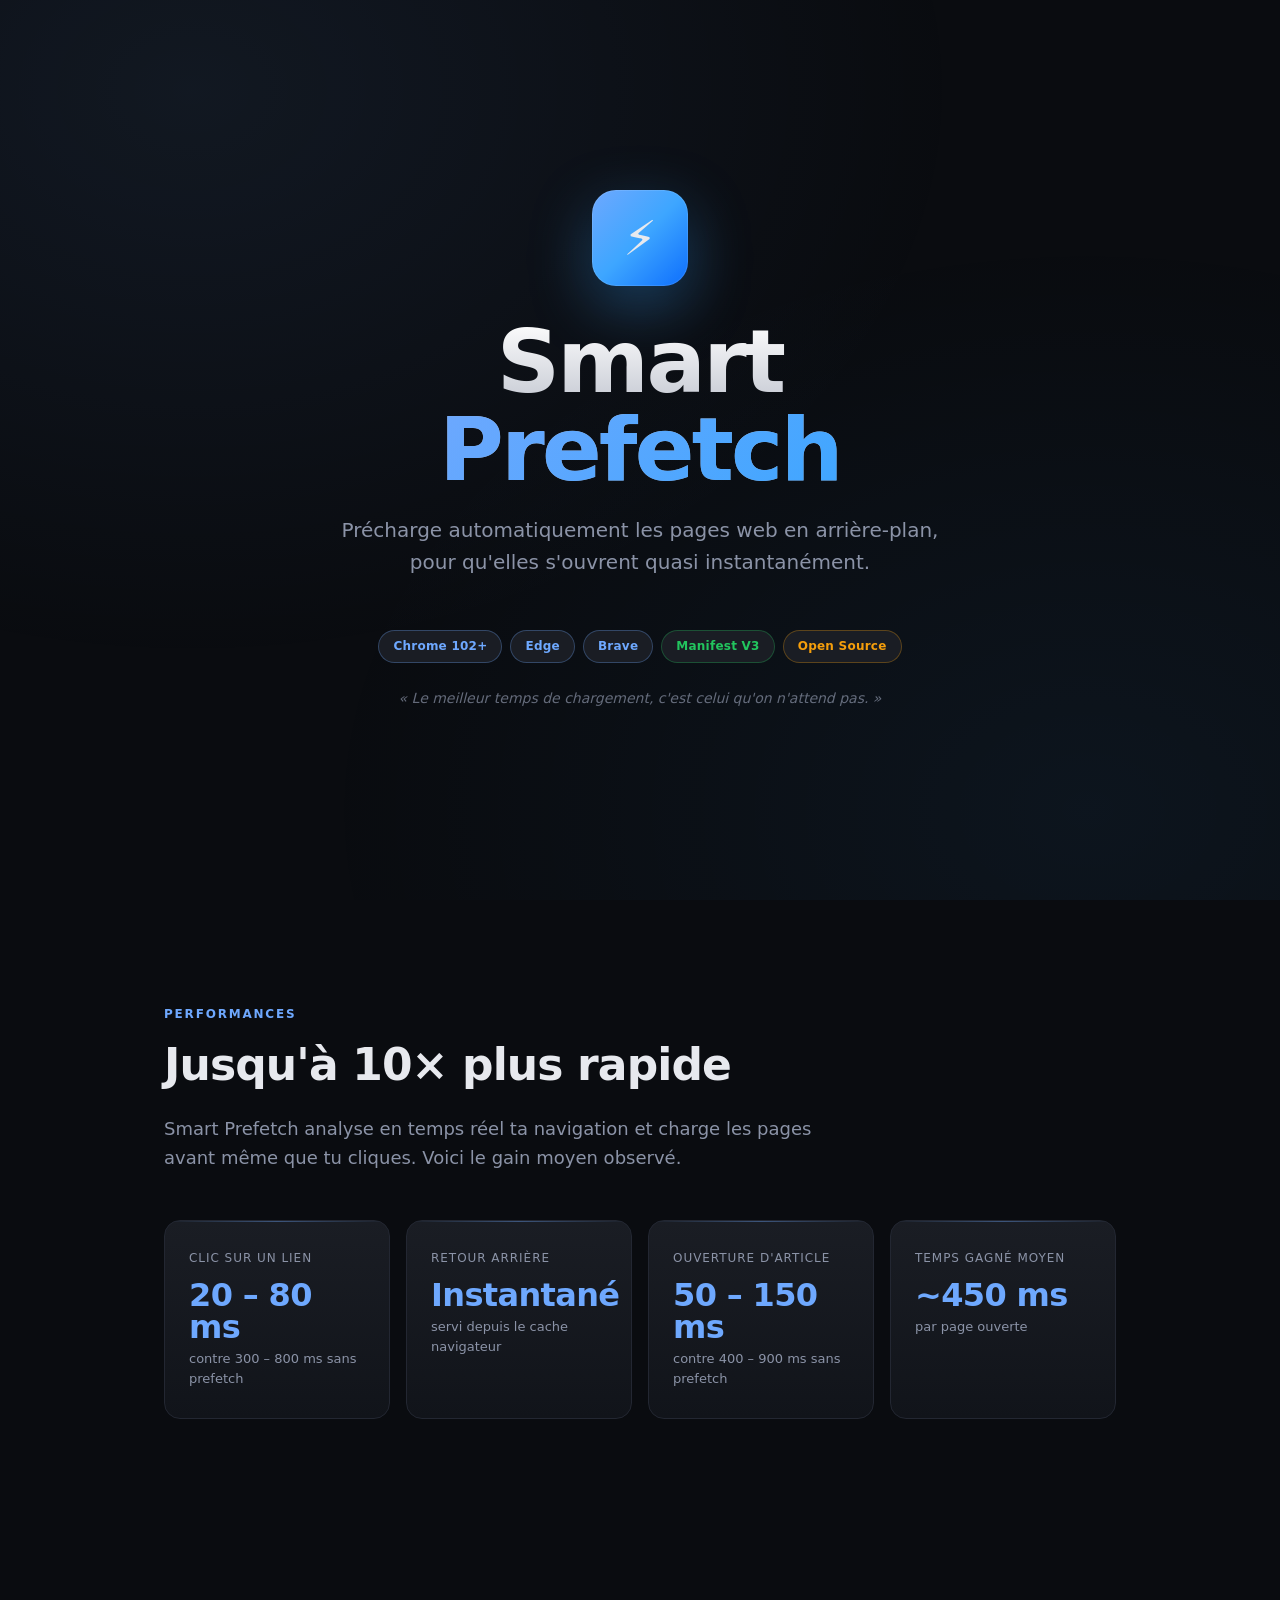
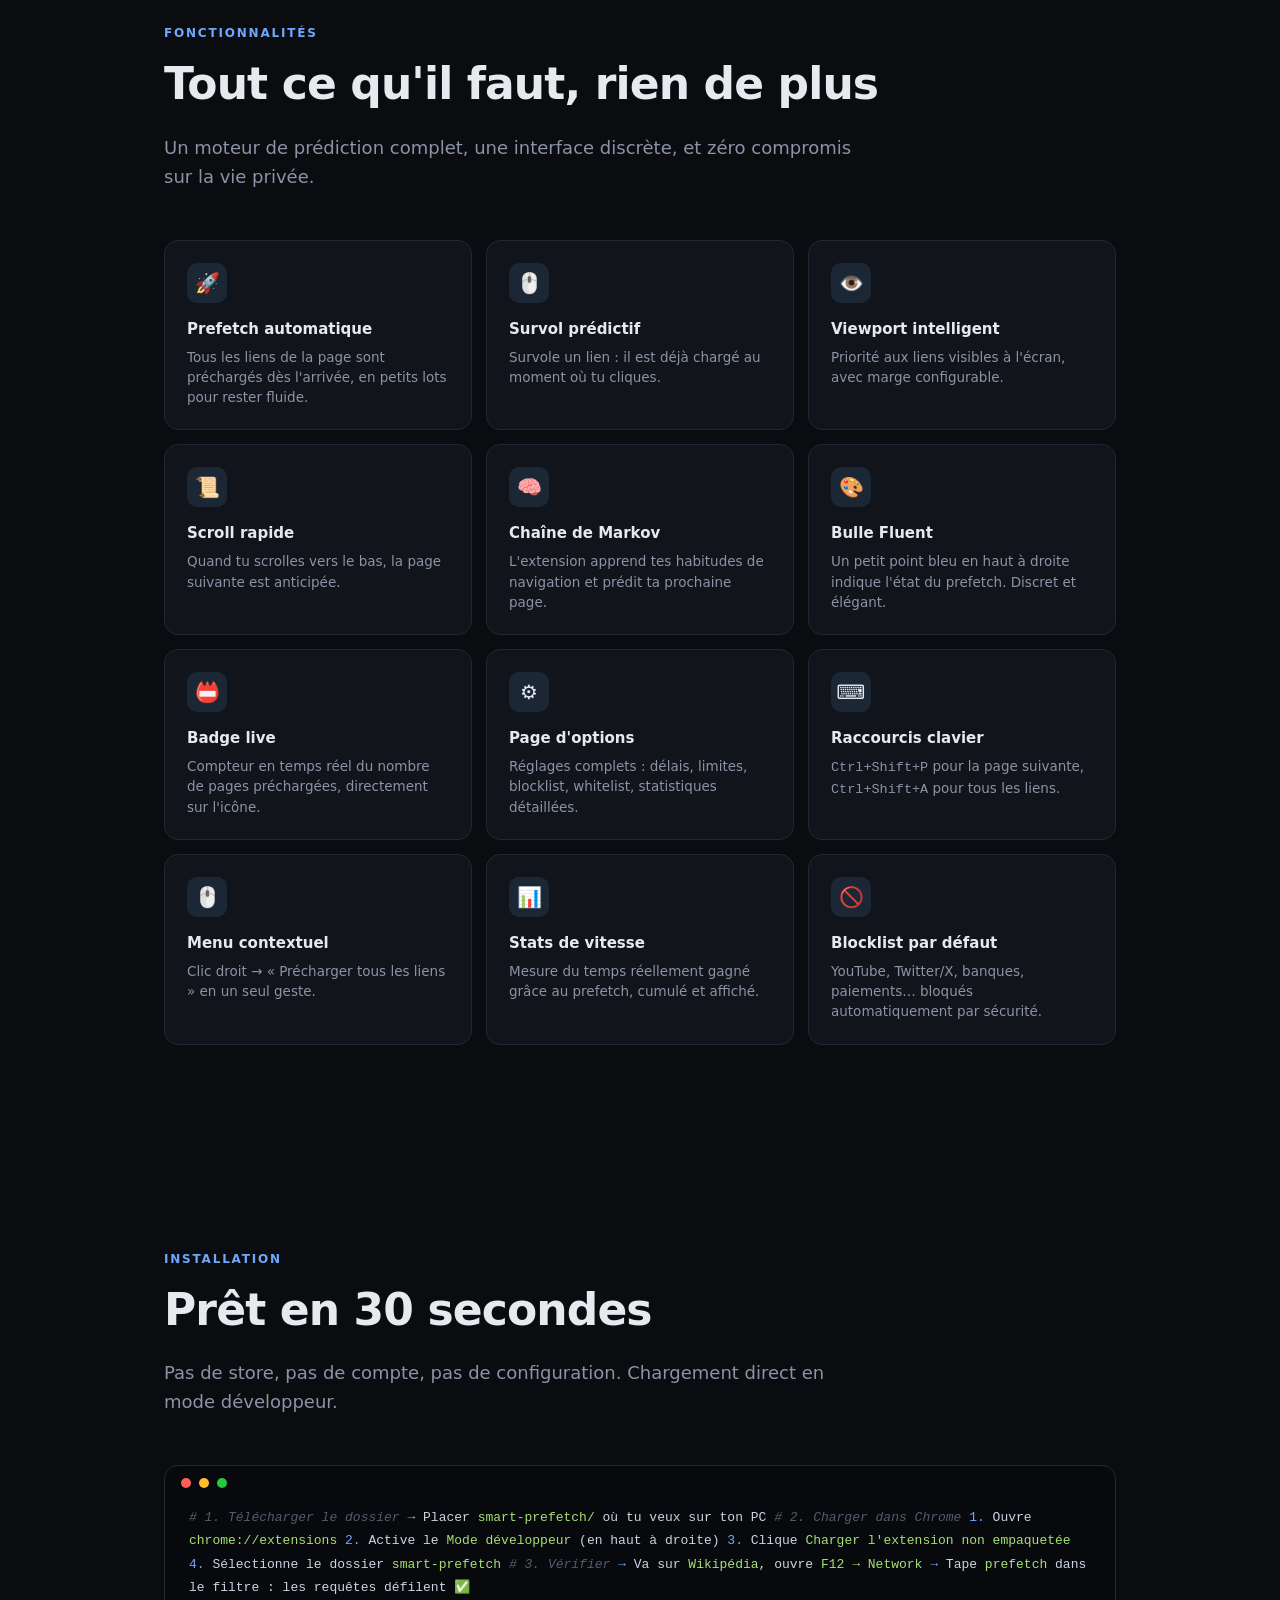
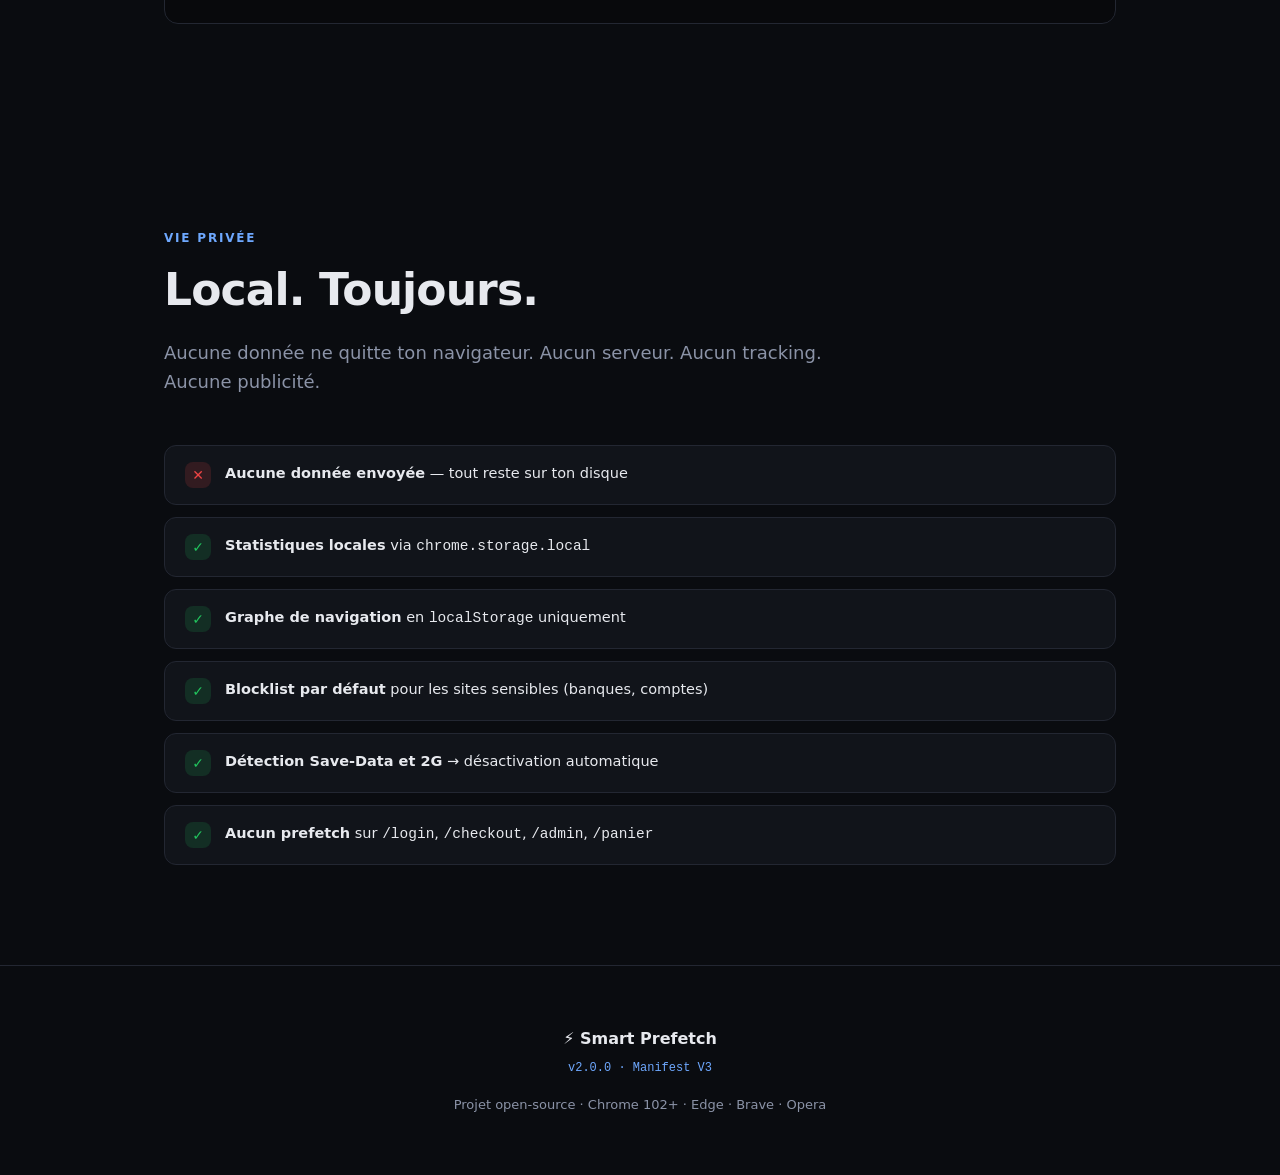
==== index.html @ e95531bb "Rename deepseek_html_20260925_66b29b.html to index.html" ====
<!DOCTYPE html>
<html lang="fr">
<head>
<meta charset="UTF-8">
<meta name="viewport" content="width=device-width, initial-scale=1.0">
<title>⚡ Smart Prefetch — Présentation</title>
<style>
  * {
    margin: 0;
    padding: 0;
    box-sizing: border-box;
  }

  :root {
    --bg: #0a0c10;
    --bg-2: #11141a;
    --bg-3: #1a1d24;
    --border: #232732;
    --text: #e7e9ee;
    --text-dim: #8b93a7;
    --accent: #6ea8fe;
    --accent-2: #3ea6ff;
    --green: #22c55e;
    --orange: #f59e0b;
    --red: #ef4444;
    --font: -apple-system, BlinkMacSystemFont, "Segoe UI Variable", "Segoe UI", system-ui, sans-serif;
    --mono: "Cascadia Code", "JetBrains Mono", ui-monospace, monospace;
  }

  html { scroll-behavior: smooth; }

  body {
    font-family: var(--font);
    background: var(--bg);
    color: var(--text);
    line-height: 1.6;
    overflow-x: hidden;
    -webkit-font-smoothing: antialiased;
  }

  /* Fond animé subtil */
  body::before {
    content: "";
    position: fixed;
    inset: 0;
    background:
      radial-gradient(ellipse at 15% 10%, rgba(110,168,254,.08) 0%, transparent 50%),
      radial-gradient(ellipse at 85% 90%, rgba(62,166,255,.06) 0%, transparent 50%);
    pointer-events: none;
    z-index: 0;
  }

  main { position: relative; z-index: 1; }

  /* ---------- HERO ---------- */
  .hero {
    min-height: 100vh;
    display: flex;
    flex-direction: column;
    align-items: center;
    justify-content: center;
    text-align: center;
    padding: 60px 24px;
    position: relative;
  }

  .logo {
    width: 96px;
    height: 96px;
    border-radius: 24px;
    background: linear-gradient(135deg, #6ea8fe 0%, #3ea6ff 50%, #0d6efd 100%);
    display: flex;
    align-items: center;
    justify-content: center;
    font-size: 48px;
    margin-bottom: 32px;
    box-shadow:
      0 0 0 1px rgba(255,255,255,.1) inset,
      0 20px 60px rgba(62,166,255,.35),
      0 8px 24px rgba(0,0,0,.4);
    animation: float 4s ease-in-out infinite;
  }

  @keyframes float {
    0%, 100% { transform: translateY(0); }
    50%      { transform: translateY(-8px); }
  }

  .hero h1 {
    font-size: clamp(42px, 8vw, 88px);
    font-weight: 800;
    letter-spacing: -0.03em;
    line-height: 1;
    margin-bottom: 20px;
    background: linear-gradient(180deg, #ffffff 0%, #8b93a7 100%);
    -webkit-background-clip: text;
    background-clip: text;
    -webkit-text-fill-color: transparent;
  }

  .hero h1 .accent {
    background: linear-gradient(135deg, #6ea8fe 0%, #3ea6ff 100%);
    -webkit-background-clip: text;
    background-clip: text;
    -webkit-text-fill-color: transparent;
  }

  .hero .tagline {
    font-size: clamp(16px, 2vw, 20px);
    color: var(--text-dim);
    max-width: 640px;
    margin-bottom: 12px;
    font-weight: 400;
  }

  .hero .quote {
    font-size: 14px;
    color: var(--text-dim);
    font-style: italic;
    opacity: .7;
    margin-top: 24px;
  }

  .badges {
    display: flex;
    gap: 8px;
    flex-wrap: wrap;
    justify-content: center;
    margin-top: 40px;
  }

  .badge {
    padding: 6px 14px;
    border-radius: 100px;
    background: var(--bg-3);
    border: 1px solid var(--border);
    font-size: 12px;
    font-weight: 600;
    color: var(--text-dim);
    letter-spacing: .02em;
  }

  .badge.blue   { color: var(--accent);  border-color: rgba(110,168,254,.3); }
  .badge.green  { color: var(--green);   border-color: rgba(34,197,94,.3); }
  .badge.orange { color: var(--orange);  border-color: rgba(245,158,11,.3); }

  /* ---------- SECTIONS ---------- */
  section {
    max-width: 1000px;
    margin: 0 auto;
    padding: 100px 24px;
  }

  .section-label {
    display: inline-block;
    font-size: 12px;
    font-weight: 700;
    color: var(--accent);
    text-transform: uppercase;
    letter-spacing: .15em;
    margin-bottom: 16px;
  }

  h2 {
    font-size: clamp(28px, 4vw, 44px);
    font-weight: 800;
    letter-spacing: -0.02em;
    line-height: 1.15;
    margin-bottom: 24px;
    color: var(--text);
  }

  .lead {
    font-size: 18px;
    color: var(--text-dim);
    max-width: 700px;
    margin-bottom: 48px;
  }

  /* ---------- STATS ---------- */
  .stats-grid {
    display: grid;
    grid-template-columns: repeat(auto-fit, minmax(220px, 1fr));
    gap: 16px;
  }

  .stat-card {
    background: linear-gradient(180deg, var(--bg-3) 0%, var(--bg-2) 100%);
    border: 1px solid var(--border);
    border-radius: 16px;
    padding: 28px 24px;
    position: relative;
    overflow: hidden;
    transition: transform .2s, border-color .2s;
  }

  .stat-card:hover {
    transform: translateY(-2px);
    border-color: rgba(110,168,254,.3);
  }

  .stat-card::before {
    content: "";
    position: absolute;
    top: 0; left: 0; right: 0;
    height: 1px;
    background: linear-gradient(90deg, transparent, rgba(110,168,254,.4), transparent);
  }

  .stat-label {
    font-size: 12px;
    color: var(--text-dim);
    text-transform: uppercase;
    letter-spacing: .08em;
    margin-bottom: 10px;
  }

  .stat-value {
    font-size: 32px;
    font-weight: 800;
    color: var(--accent);
    letter-spacing: -0.02em;
    line-height: 1;
    margin-bottom: 6px;
  }

  .stat-sub {
    font-size: 13px;
    color: var(--text-dim);
  }

  /* ---------- FEATURES ---------- */
  .features-grid {
    display: grid;
    grid-template-columns: repeat(auto-fit, minmax(280px, 1fr));
    gap: 14px;
  }

  .feature {
    background: var(--bg-2);
    border: 1px solid var(--border);
    border-radius: 14px;
    padding: 22px;
    transition: border-color .2s, background .2s;
  }

  .feature:hover {
    border-color: rgba(110,168,254,.35);
    background: var(--bg-3);
  }

  .feature-icon {
    width: 40px;
    height: 40px;
    border-radius: 10px;
    background: rgba(110,168,254,.12);
    display: flex;
    align-items: center;
    justify-content: center;
    font-size: 20px;
    margin-bottom: 14px;
  }

  .feature h3 {
    font-size: 15px;
    font-weight: 700;
    margin-bottom: 6px;
    color: var(--text);
  }

  .feature p {
    font-size: 13.5px;
    color: var(--text-dim);
    line-height: 1.5;
  }

  /* ---------- CODE ---------- */
  .code-block {
    background: #08090c;
    border: 1px solid var(--border);
    border-radius: 14px;
    padding: 24px;
    font-family: var(--mono);
    font-size: 13px;
    line-height: 1.8;
    color: #cbd5e1;
    overflow-x: auto;
    position: relative;
  }

  .code-block::before {
    content: "";
    position: absolute;
    top: 12px; left: 16px;
    width: 10px; height: 10px;
    border-radius: 50%;
    background: #ff5f57;
    box-shadow: 18px 0 0 #febc2e, 36px 0 0 #28c840;
  }

  .code-block .content {
    padding-top: 16px;
  }

  .code-block .cmd { color: var(--accent); }
  .code-block .str { color: #a5e075; }
  .code-block .cmt { color: #555c6e; font-style: italic; }

  /* ---------- PRIVACY ---------- */
  .privacy-list {
    display: grid;
    gap: 12px;
  }

  .privacy-item {
    display: flex;
    align-items: flex-start;
    gap: 14px;
    padding: 16px 20px;
    background: var(--bg-2);
    border: 1px solid var(--border);
    border-radius: 12px;
    font-size: 14.5px;
  }

  .privacy-item .icon {
    flex-shrink: 0;
    width: 26px;
    height: 26px;
    border-radius: 8px;
    display: flex;
    align-items: center;
    justify-content: center;
    font-size: 14px;
  }

  .privacy-item.ok .icon {
    background: rgba(34,197,94,.15);
    color: var(--green);
  }

  .privacy-item.no .icon {
    background: rgba(239,68,68,.15);
    color: var(--red);
  }

  /* ---------- FOOTER ---------- */
  footer {
    text-align: center;
    padding: 60px 24px;
    border-top: 1px solid var(--border);
    color: var(--text-dim);
    font-size: 13px;
    position: relative;
    z-index: 1;
  }

  footer .brand {
    font-size: 16px;
    font-weight: 700;
    color: var(--text);
    margin-bottom: 8px;
  }

  footer .ver {
    font-family: var(--mono);
    font-size: 12px;
    color: var(--accent);
    margin-bottom: 16px;
  }

  /* ---------- SCROLLBAR ---------- */
  ::-webkit-scrollbar { width: 10px; }
  ::-webkit-scrollbar-track { background: var(--bg); }
  ::-webkit-scrollbar-thumb {
    background: var(--bg-3);
    border-radius: 5px;
    border: 2px solid var(--bg);
  }
  ::-webkit-scrollbar-thumb:hover { background: #2f3441; }

  /* ---------- RESPONSIVE ---------- */
  @media (max-width: 640px) {
    section { padding: 60px 20px; }
    .stat-value { font-size: 26px; }
    .logo { width: 72px; height: 72px; font-size: 36px; }
  }
</style>
</head>
<body>

<main>

  <!-- ═══════════ HERO ═══════════ -->
  <header class="hero">
    <div class="logo">⚡</div>
    <h1>Smart<br><span class="accent">Prefetch</span></h1>
    <p class="tagline">
      Précharge automatiquement les pages web en arrière-plan,
      pour qu'elles s'ouvrent quasi instantanément.
    </p>
    <div class="badges">
      <span class="badge blue">Chrome 102+</span>
      <span class="badge blue">Edge</span>
      <span class="badge blue">Brave</span>
      <span class="badge green">Manifest V3</span>
      <span class="badge orange">Open Source</span>
    </div>
    <p class="quote">« Le meilleur temps de chargement, c'est celui qu'on n'attend pas. »</p>
  </header>

  <!-- ═══════════ STATS ═══════════ -->
  <section>
    <span class="section-label">Performances</span>
    <h2>Jusqu'à 10× plus rapide</h2>
    <p class="lead">
      Smart Prefetch analyse en temps réel ta navigation et charge les pages
      avant même que tu cliques. Voici le gain moyen observé.
    </p>

    <div class="stats-grid">
      <div class="stat-card">
        <div class="stat-label">Clic sur un lien</div>
        <div class="stat-value">20 – 80 ms</div>
        <div class="stat-sub">contre 300 – 800 ms sans prefetch</div>
      </div>
      <div class="stat-card">
        <div class="stat-label">Retour arrière</div>
        <div class="stat-value">Instantané</div>
        <div class="stat-sub">servi depuis le cache navigateur</div>
      </div>
      <div class="stat-card">
        <div class="stat-label">Ouverture d'article</div>
        <div class="stat-value">50 – 150 ms</div>
        <div class="stat-sub">contre 400 – 900 ms sans prefetch</div>
      </div>
      <div class="stat-card">
        <div class="stat-label">Temps gagné moyen</div>
        <div class="stat-value">~450 ms</div>
        <div class="stat-sub">par page ouverte</div>
      </div>
    </div>
  </section>

  <!-- ═══════════ FEATURES ═══════════ -->
  <section>
    <span class="section-label">Fonctionnalités</span>
    <h2>Tout ce qu'il faut, rien de plus</h2>
    <p class="lead">
      Un moteur de prédiction complet, une interface discrète,
      et zéro compromis sur la vie privée.
    </p>

    <div class="features-grid">
      <div class="feature">
        <div class="feature-icon">🚀</div>
        <h3>Prefetch automatique</h3>
        <p>Tous les liens de la page sont préchargés dès l'arrivée, en petits lots pour rester fluide.</p>
      </div>
      <div class="feature">
        <div class="feature-icon">🖱️</div>
        <h3>Survol prédictif</h3>
        <p>Survole un lien : il est déjà chargé au moment où tu cliques.</p>
      </div>
      <div class="feature">
        <div class="feature-icon">👁️</div>
        <h3>Viewport intelligent</h3>
        <p>Priorité aux liens visibles à l'écran, avec marge configurable.</p>
      </div>
      <div class="feature">
        <div class="feature-icon">📜</div>
        <h3>Scroll rapide</h3>
        <p>Quand tu scrolles vers le bas, la page suivante est anticipée.</p>
      </div>
      <div class="feature">
        <div class="feature-icon">🧠</div>
        <h3>Chaîne de Markov</h3>
        <p>L'extension apprend tes habitudes de navigation et prédit ta prochaine page.</p>
      </div>
      <div class="feature">
        <div class="feature-icon">🎨</div>
        <h3>Bulle Fluent</h3>
        <p>Un petit point bleu en haut à droite indique l'état du prefetch. Discret et élégant.</p>
      </div>
      <div class="feature">
        <div class="feature-icon">📛</div>
        <h3>Badge live</h3>
        <p>Compteur en temps réel du nombre de pages préchargées, directement sur l'icône.</p>
      </div>
      <div class="feature">
        <div class="feature-icon">⚙️</div>
        <h3>Page d'options</h3>
        <p>Réglages complets : délais, limites, blocklist, whitelist, statistiques détaillées.</p>
      </div>
      <div class="feature">
        <div class="feature-icon">⌨️</div>
        <h3>Raccourcis clavier</h3>
        <p><code>Ctrl+Shift+P</code> pour la page suivante, <code>Ctrl+Shift+A</code> pour tous les liens.</p>
      </div>
      <div class="feature">
        <div class="feature-icon">🖱️</div>
        <h3>Menu contextuel</h3>
        <p>Clic droit → « Précharger tous les liens » en un seul geste.</p>
      </div>
      <div class="feature">
        <div class="feature-icon">📊</div>
        <h3>Stats de vitesse</h3>
        <p>Mesure du temps réellement gagné grâce au prefetch, cumulé et affiché.</p>
      </div>
      <div class="feature">
        <div class="feature-icon">🚫</div>
        <h3>Blocklist par défaut</h3>
        <p>YouTube, Twitter/X, banques, paiements… bloqués automatiquement par sécurité.</p>
      </div>
    </div>
  </section>

  <!-- ═══════════ INSTALLATION ═══════════ -->
  <section>
    <span class="section-label">Installation</span>
    <h2>Prêt en 30 secondes</h2>
    <p class="lead">
      Pas de store, pas de compte, pas de configuration.
      Chargement direct en mode développeur.
    </p>

    <div class="code-block">
      <div class="content">
<span class="cmt"># 1. Télécharger le dossier</span>
<span class="cmd">→</span> Placer <span class="str">smart-prefetch/</span> où tu veux sur ton PC

<span class="cmt"># 2. Charger dans Chrome</span>
<span class="cmd">1.</span> Ouvre <span class="str">chrome://extensions</span>
<span class="cmd">2.</span> Active le <span class="str">Mode développeur</span> (en haut à droite)
<span class="cmd">3.</span> Clique <span class="str">Charger l'extension non empaquetée</span>
<span class="cmd">4.</span> Sélectionne le dossier <span class="str">smart-prefetch</span>

<span class="cmt"># 3. Vérifier</span>
<span class="cmd">→</span> Va sur <span class="str">Wikipédia</span>, ouvre <span class="str">F12 → Network</span>
<span class="cmd">→</span> Tape <span class="str">prefetch</span> dans le filtre : les requêtes défilent ✅
      </div>
    </div>
  </section>

  <!-- ═══════════ VIE PRIVÉE ═══════════ -->
  <section>
    <span class="section-label">Vie privée</span>
    <h2>Local. Toujours.</h2>
    <p class="lead">
      Aucune donnée ne quitte ton navigateur. Aucun serveur.
      Aucun tracking. Aucune publicité.
    </p>

    <div class="privacy-list">
      <div class="privacy-item no">
        <div class="icon">✕</div>
        <div><strong>Aucune donnée envoyée</strong> — tout reste sur ton disque</div>
      </div>
      <div class="privacy-item ok">
        <div class="icon">✓</div>
        <div><strong>Statistiques locales</strong> via <code>chrome.storage.local</code></div>
      </div>
      <div class="privacy-item ok">
        <div class="icon">✓</div>
        <div><strong>Graphe de navigation</strong> en <code>localStorage</code> uniquement</div>
      </div>
      <div class="privacy-item ok">
        <div class="icon">✓</div>
        <div><strong>Blocklist par défaut</strong> pour les sites sensibles (banques, comptes)</div>
      </div>
      <div class="privacy-item ok">
        <div class="icon">✓</div>
        <div><strong>Détection Save-Data et 2G</strong> → désactivation automatique</div>
      </div>
      <div class="privacy-item ok">
        <div class="icon">✓</div>
        <div><strong>Aucun prefetch</strong> sur <code>/login</code>, <code>/checkout</code>, <code>/admin</code>, <code>/panier</code></div>
      </div>
    </div>
  </section>

</main>

<!-- ═══════════ FOOTER ═══════════ -->
<footer>
  <div class="brand">⚡ Smart Prefetch</div>
  <div class="ver">v2.0.0 · Manifest V3</div>
  <div>Projet open-source · Chrome 102+ · Edge · Brave · Opera</div>
</footer>

</body>
</html>
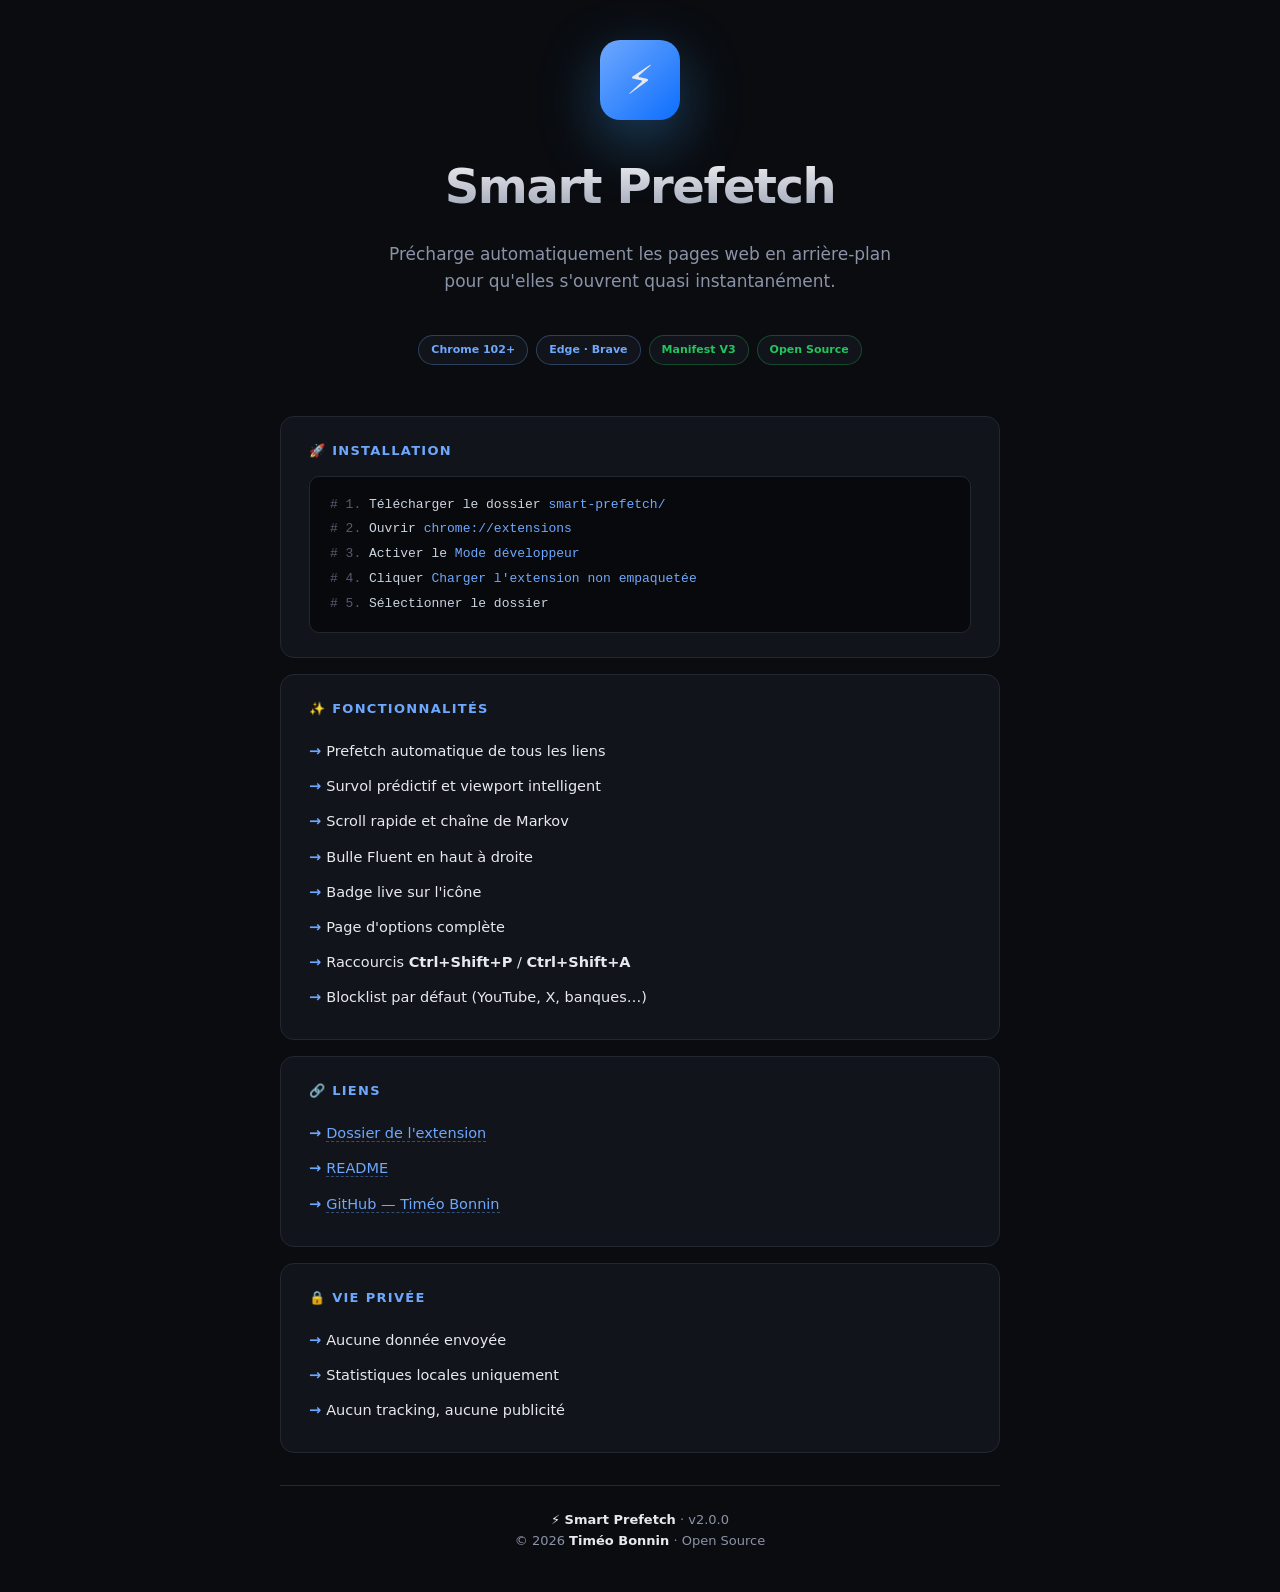
==== commit 6a6bab78: "Update index.html" ====
--- a/index.html
+++ b/index.html
@@ -3,590 +3,204 @@
 <head>
 <meta charset="UTF-8">
 <meta name="viewport" content="width=device-width, initial-scale=1.0">
-<title>⚡ Smart Prefetch — Présentation</title>
+<title>⚡ Smart Prefetch — Timéo Bonnin</title>
 <style>
-  * {
-    margin: 0;
-    padding: 0;
-    box-sizing: border-box;
-  }
-
+  * { margin: 0; padding: 0; box-sizing: border-box; }
   :root {
     --bg: #0a0c10;
-    --bg-2: #11141a;
-    --bg-3: #1a1d24;
+    --card: #11141a;
     --border: #232732;
     --text: #e7e9ee;
-    --text-dim: #8b93a7;
+    --dim: #8b93a7;
     --accent: #6ea8fe;
-    --accent-2: #3ea6ff;
     --green: #22c55e;
-    --orange: #f59e0b;
-    --red: #ef4444;
-    --font: -apple-system, BlinkMacSystemFont, "Segoe UI Variable", "Segoe UI", system-ui, sans-serif;
-    --mono: "Cascadia Code", "JetBrains Mono", ui-monospace, monospace;
-  }
-
-  html { scroll-behavior: smooth; }
-
+  }
   body {
-    font-family: var(--font);
+    font-family: -apple-system, "Segoe UI", system-ui, sans-serif;
     background: var(--bg);
     color: var(--text);
     line-height: 1.6;
-    overflow-x: hidden;
-    -webkit-font-smoothing: antialiased;
-  }
-
-  /* Fond animé subtil */
-  body::before {
-    content: "";
-    position: fixed;
-    inset: 0;
-    background:
-      radial-gradient(ellipse at 15% 10%, rgba(110,168,254,.08) 0%, transparent 50%),
-      radial-gradient(ellipse at 85% 90%, rgba(62,166,255,.06) 0%, transparent 50%);
-    pointer-events: none;
-    z-index: 0;
-  }
-
-  main { position: relative; z-index: 1; }
-
-  /* ---------- HERO ---------- */
-  .hero {
     min-height: 100vh;
-    display: flex;
-    flex-direction: column;
-    align-items: center;
-    justify-content: center;
-    text-align: center;
-    padding: 60px 24px;
-    position: relative;
-  }
-
-  .logo {
-    width: 96px;
-    height: 96px;
-    border-radius: 24px;
-    background: linear-gradient(135deg, #6ea8fe 0%, #3ea6ff 50%, #0d6efd 100%);
     display: flex;
     align-items: center;
     justify-content: center;
+    padding: 40px 20px;
+  }
+  .wrap {
+    max-width: 720px;
+    width: 100%;
+  }
+  .logo {
+    width: 80px;
+    height: 80px;
+    border-radius: 20px;
+    background: linear-gradient(135deg, #6ea8fe, #0d6efd);
+    display: flex;
+    align-items: center;
+    justify-content: center;
+    font-size: 40px;
+    margin: 0 auto 28px;
+    box-shadow: 0 20px 60px rgba(62,166,255,.35);
+  }
+  h1 {
     font-size: 48px;
-    margin-bottom: 32px;
-    box-shadow:
-      0 0 0 1px rgba(255,255,255,.1) inset,
-      0 20px 60px rgba(62,166,255,.35),
-      0 8px 24px rgba(0,0,0,.4);
-    animation: float 4s ease-in-out infinite;
-  }
-
-  @keyframes float {
-    0%, 100% { transform: translateY(0); }
-    50%      { transform: translateY(-8px); }
-  }
-
-  .hero h1 {
-    font-size: clamp(42px, 8vw, 88px);
     font-weight: 800;
+    text-align: center;
     letter-spacing: -0.03em;
-    line-height: 1;
-    margin-bottom: 20px;
-    background: linear-gradient(180deg, #ffffff 0%, #8b93a7 100%);
+    margin-bottom: 16px;
+    background: linear-gradient(180deg, #fff, #8b93a7);
     -webkit-background-clip: text;
     background-clip: text;
     -webkit-text-fill-color: transparent;
   }
-
-  .hero h1 .accent {
-    background: linear-gradient(135deg, #6ea8fe 0%, #3ea6ff 100%);
-    -webkit-background-clip: text;
-    background-clip: text;
-    -webkit-text-fill-color: transparent;
-  }
-
-  .hero .tagline {
-    font-size: clamp(16px, 2vw, 20px);
-    color: var(--text-dim);
-    max-width: 640px;
-    margin-bottom: 12px;
-    font-weight: 400;
-  }
-
-  .hero .quote {
-    font-size: 14px;
-    color: var(--text-dim);
-    font-style: italic;
-    opacity: .7;
-    margin-top: 24px;
-  }
-
+  .tagline {
+    text-align: center;
+    color: var(--dim);
+    font-size: 17px;
+    margin-bottom: 40px;
+    max-width: 520px;
+    margin-left: auto;
+    margin-right: auto;
+  }
+  .card {
+    background: var(--card);
+    border: 1px solid var(--border);
+    border-radius: 14px;
+    padding: 24px 28px;
+    margin-bottom: 16px;
+  }
+  .card h2 {
+    font-size: 13px;
+    color: var(--accent);
+    text-transform: uppercase;
+    letter-spacing: .1em;
+    margin-bottom: 14px;
+  }
+  .card ul { list-style: none; }
+  .card li {
+    padding: 6px 0;
+    color: var(--text);
+    font-size: 14.5px;
+  }
+  .card li::before {
+    content: "→ ";
+    color: var(--accent);
+    font-weight: 700;
+  }
+  .card a {
+    color: var(--accent);
+    text-decoration: none;
+    border-bottom: 1px dashed rgba(110,168,254,.4);
+  }
+  .card a:hover { border-bottom-style: solid; }
+  .code {
+    background: #08090c;
+    border: 1px solid var(--border);
+    border-radius: 10px;
+    padding: 16px 20px;
+    font-family: "Cascadia Code", ui-monospace, monospace;
+    font-size: 13px;
+    color: #cbd5e1;
+    line-height: 1.9;
+    white-space: pre;
+    overflow-x: auto;
+  }
+  .code .k { color: var(--accent); }
+  .code .c { color: #555c6e; }
+  .author {
+    text-align: center;
+    margin-top: 32px;
+    padding-top: 24px;
+    border-top: 1px solid var(--border);
+    color: var(--dim);
+    font-size: 13px;
+  }
+  .author strong { color: var(--text); }
   .badges {
     display: flex;
+    justify-content: center;
     gap: 8px;
     flex-wrap: wrap;
-    justify-content: center;
-    margin-top: 40px;
-  }
-
+    margin-top: 16px;
+  }
   .badge {
-    padding: 6px 14px;
+    padding: 5px 12px;
     border-radius: 100px;
-    background: var(--bg-3);
+    background: var(--card);
     border: 1px solid var(--border);
-    font-size: 12px;
+    font-size: 11px;
     font-weight: 600;
-    color: var(--text-dim);
-    letter-spacing: .02em;
-  }
-
-  .badge.blue   { color: var(--accent);  border-color: rgba(110,168,254,.3); }
-  .badge.green  { color: var(--green);   border-color: rgba(34,197,94,.3); }
-  .badge.orange { color: var(--orange);  border-color: rgba(245,158,11,.3); }
-
-  /* ---------- SECTIONS ---------- */
-  section {
-    max-width: 1000px;
-    margin: 0 auto;
-    padding: 100px 24px;
-  }
-
-  .section-label {
-    display: inline-block;
-    font-size: 12px;
-    font-weight: 700;
-    color: var(--accent);
-    text-transform: uppercase;
-    letter-spacing: .15em;
-    margin-bottom: 16px;
-  }
-
-  h2 {
-    font-size: clamp(28px, 4vw, 44px);
-    font-weight: 800;
-    letter-spacing: -0.02em;
-    line-height: 1.15;
-    margin-bottom: 24px;
-    color: var(--text);
-  }
-
-  .lead {
-    font-size: 18px;
-    color: var(--text-dim);
-    max-width: 700px;
-    margin-bottom: 48px;
-  }
-
-  /* ---------- STATS ---------- */
-  .stats-grid {
-    display: grid;
-    grid-template-columns: repeat(auto-fit, minmax(220px, 1fr));
-    gap: 16px;
-  }
-
-  .stat-card {
-    background: linear-gradient(180deg, var(--bg-3) 0%, var(--bg-2) 100%);
-    border: 1px solid var(--border);
-    border-radius: 16px;
-    padding: 28px 24px;
-    position: relative;
-    overflow: hidden;
-    transition: transform .2s, border-color .2s;
-  }
-
-  .stat-card:hover {
-    transform: translateY(-2px);
-    border-color: rgba(110,168,254,.3);
-  }
-
-  .stat-card::before {
-    content: "";
-    position: absolute;
-    top: 0; left: 0; right: 0;
-    height: 1px;
-    background: linear-gradient(90deg, transparent, rgba(110,168,254,.4), transparent);
-  }
-
-  .stat-label {
-    font-size: 12px;
-    color: var(--text-dim);
-    text-transform: uppercase;
-    letter-spacing: .08em;
-    margin-bottom: 10px;
-  }
-
-  .stat-value {
-    font-size: 32px;
-    font-weight: 800;
-    color: var(--accent);
-    letter-spacing: -0.02em;
-    line-height: 1;
-    margin-bottom: 6px;
-  }
-
-  .stat-sub {
-    font-size: 13px;
-    color: var(--text-dim);
-  }
-
-  /* ---------- FEATURES ---------- */
-  .features-grid {
-    display: grid;
-    grid-template-columns: repeat(auto-fit, minmax(280px, 1fr));
-    gap: 14px;
-  }
-
-  .feature {
-    background: var(--bg-2);
-    border: 1px solid var(--border);
-    border-radius: 14px;
-    padding: 22px;
-    transition: border-color .2s, background .2s;
-  }
-
-  .feature:hover {
-    border-color: rgba(110,168,254,.35);
-    background: var(--bg-3);
-  }
-
-  .feature-icon {
-    width: 40px;
-    height: 40px;
-    border-radius: 10px;
-    background: rgba(110,168,254,.12);
-    display: flex;
-    align-items: center;
-    justify-content: center;
-    font-size: 20px;
-    margin-bottom: 14px;
-  }
-
-  .feature h3 {
-    font-size: 15px;
-    font-weight: 700;
-    margin-bottom: 6px;
-    color: var(--text);
-  }
-
-  .feature p {
-    font-size: 13.5px;
-    color: var(--text-dim);
-    line-height: 1.5;
-  }
-
-  /* ---------- CODE ---------- */
-  .code-block {
-    background: #08090c;
-    border: 1px solid var(--border);
-    border-radius: 14px;
-    padding: 24px;
-    font-family: var(--mono);
-    font-size: 13px;
-    line-height: 1.8;
-    color: #cbd5e1;
-    overflow-x: auto;
-    position: relative;
-  }
-
-  .code-block::before {
-    content: "";
-    position: absolute;
-    top: 12px; left: 16px;
-    width: 10px; height: 10px;
-    border-radius: 50%;
-    background: #ff5f57;
-    box-shadow: 18px 0 0 #febc2e, 36px 0 0 #28c840;
-  }
-
-  .code-block .content {
-    padding-top: 16px;
-  }
-
-  .code-block .cmd { color: var(--accent); }
-  .code-block .str { color: #a5e075; }
-  .code-block .cmt { color: #555c6e; font-style: italic; }
-
-  /* ---------- PRIVACY ---------- */
-  .privacy-list {
-    display: grid;
-    gap: 12px;
-  }
-
-  .privacy-item {
-    display: flex;
-    align-items: flex-start;
-    gap: 14px;
-    padding: 16px 20px;
-    background: var(--bg-2);
-    border: 1px solid var(--border);
-    border-radius: 12px;
-    font-size: 14.5px;
-  }
-
-  .privacy-item .icon {
-    flex-shrink: 0;
-    width: 26px;
-    height: 26px;
-    border-radius: 8px;
-    display: flex;
-    align-items: center;
-    justify-content: center;
-    font-size: 14px;
-  }
-
-  .privacy-item.ok .icon {
-    background: rgba(34,197,94,.15);
-    color: var(--green);
-  }
-
-  .privacy-item.no .icon {
-    background: rgba(239,68,68,.15);
-    color: var(--red);
-  }
-
-  /* ---------- FOOTER ---------- */
-  footer {
-    text-align: center;
-    padding: 60px 24px;
-    border-top: 1px solid var(--border);
-    color: var(--text-dim);
-    font-size: 13px;
-    position: relative;
-    z-index: 1;
-  }
-
-  footer .brand {
-    font-size: 16px;
-    font-weight: 700;
-    color: var(--text);
-    margin-bottom: 8px;
-  }
-
-  footer .ver {
-    font-family: var(--mono);
-    font-size: 12px;
-    color: var(--accent);
-    margin-bottom: 16px;
-  }
-
-  /* ---------- SCROLLBAR ---------- */
-  ::-webkit-scrollbar { width: 10px; }
-  ::-webkit-scrollbar-track { background: var(--bg); }
-  ::-webkit-scrollbar-thumb {
-    background: var(--bg-3);
-    border-radius: 5px;
-    border: 2px solid var(--bg);
-  }
-  ::-webkit-scrollbar-thumb:hover { background: #2f3441; }
-
-  /* ---------- RESPONSIVE ---------- */
-  @media (max-width: 640px) {
-    section { padding: 60px 20px; }
-    .stat-value { font-size: 26px; }
-    .logo { width: 72px; height: 72px; font-size: 36px; }
-  }
+    color: var(--dim);
+  }
+  .badge.g { color: var(--green); border-color: rgba(34,197,94,.3); }
+  .badge.b { color: var(--accent); border-color: rgba(110,168,254,.3); }
 </style>
 </head>
 <body>
-
-<main>
-
-  <!-- ═══════════ HERO ═══════════ -->
-  <header class="hero">
-    <div class="logo">⚡</div>
-    <h1>Smart<br><span class="accent">Prefetch</span></h1>
-    <p class="tagline">
-      Précharge automatiquement les pages web en arrière-plan,
-      pour qu'elles s'ouvrent quasi instantanément.
-    </p>
-    <div class="badges">
-      <span class="badge blue">Chrome 102+</span>
-      <span class="badge blue">Edge</span>
-      <span class="badge blue">Brave</span>
-      <span class="badge green">Manifest V3</span>
-      <span class="badge orange">Open Source</span>
-    </div>
-    <p class="quote">« Le meilleur temps de chargement, c'est celui qu'on n'attend pas. »</p>
-  </header>
-
-  <!-- ═══════════ STATS ═══════════ -->
-  <section>
-    <span class="section-label">Performances</span>
-    <h2>Jusqu'à 10× plus rapide</h2>
-    <p class="lead">
-      Smart Prefetch analyse en temps réel ta navigation et charge les pages
-      avant même que tu cliques. Voici le gain moyen observé.
-    </p>
-
-    <div class="stats-grid">
-      <div class="stat-card">
-        <div class="stat-label">Clic sur un lien</div>
-        <div class="stat-value">20 – 80 ms</div>
-        <div class="stat-sub">contre 300 – 800 ms sans prefetch</div>
-      </div>
-      <div class="stat-card">
-        <div class="stat-label">Retour arrière</div>
-        <div class="stat-value">Instantané</div>
-        <div class="stat-sub">servi depuis le cache navigateur</div>
-      </div>
-      <div class="stat-card">
-        <div class="stat-label">Ouverture d'article</div>
-        <div class="stat-value">50 – 150 ms</div>
-        <div class="stat-sub">contre 400 – 900 ms sans prefetch</div>
-      </div>
-      <div class="stat-card">
-        <div class="stat-label">Temps gagné moyen</div>
-        <div class="stat-value">~450 ms</div>
-        <div class="stat-sub">par page ouverte</div>
-      </div>
-    </div>
-  </section>
-
-  <!-- ═══════════ FEATURES ═══════════ -->
-  <section>
-    <span class="section-label">Fonctionnalités</span>
-    <h2>Tout ce qu'il faut, rien de plus</h2>
-    <p class="lead">
-      Un moteur de prédiction complet, une interface discrète,
-      et zéro compromis sur la vie privée.
-    </p>
-
-    <div class="features-grid">
-      <div class="feature">
-        <div class="feature-icon">🚀</div>
-        <h3>Prefetch automatique</h3>
-        <p>Tous les liens de la page sont préchargés dès l'arrivée, en petits lots pour rester fluide.</p>
-      </div>
-      <div class="feature">
-        <div class="feature-icon">🖱️</div>
-        <h3>Survol prédictif</h3>
-        <p>Survole un lien : il est déjà chargé au moment où tu cliques.</p>
-      </div>
-      <div class="feature">
-        <div class="feature-icon">👁️</div>
-        <h3>Viewport intelligent</h3>
-        <p>Priorité aux liens visibles à l'écran, avec marge configurable.</p>
-      </div>
-      <div class="feature">
-        <div class="feature-icon">📜</div>
-        <h3>Scroll rapide</h3>
-        <p>Quand tu scrolles vers le bas, la page suivante est anticipée.</p>
-      </div>
-      <div class="feature">
-        <div class="feature-icon">🧠</div>
-        <h3>Chaîne de Markov</h3>
-        <p>L'extension apprend tes habitudes de navigation et prédit ta prochaine page.</p>
-      </div>
-      <div class="feature">
-        <div class="feature-icon">🎨</div>
-        <h3>Bulle Fluent</h3>
-        <p>Un petit point bleu en haut à droite indique l'état du prefetch. Discret et élégant.</p>
-      </div>
-      <div class="feature">
-        <div class="feature-icon">📛</div>
-        <h3>Badge live</h3>
-        <p>Compteur en temps réel du nombre de pages préchargées, directement sur l'icône.</p>
-      </div>
-      <div class="feature">
-        <div class="feature-icon">⚙️</div>
-        <h3>Page d'options</h3>
-        <p>Réglages complets : délais, limites, blocklist, whitelist, statistiques détaillées.</p>
-      </div>
-      <div class="feature">
-        <div class="feature-icon">⌨️</div>
-        <h3>Raccourcis clavier</h3>
-        <p><code>Ctrl+Shift+P</code> pour la page suivante, <code>Ctrl+Shift+A</code> pour tous les liens.</p>
-      </div>
-      <div class="feature">
-        <div class="feature-icon">🖱️</div>
-        <h3>Menu contextuel</h3>
-        <p>Clic droit → « Précharger tous les liens » en un seul geste.</p>
-      </div>
-      <div class="feature">
-        <div class="feature-icon">📊</div>
-        <h3>Stats de vitesse</h3>
-        <p>Mesure du temps réellement gagné grâce au prefetch, cumulé et affiché.</p>
-      </div>
-      <div class="feature">
-        <div class="feature-icon">🚫</div>
-        <h3>Blocklist par défaut</h3>
-        <p>YouTube, Twitter/X, banques, paiements… bloqués automatiquement par sécurité.</p>
-      </div>
-    </div>
-  </section>
-
-  <!-- ═══════════ INSTALLATION ═══════════ -->
-  <section>
-    <span class="section-label">Installation</span>
-    <h2>Prêt en 30 secondes</h2>
-    <p class="lead">
-      Pas de store, pas de compte, pas de configuration.
-      Chargement direct en mode développeur.
-    </p>
-
-    <div class="code-block">
-      <div class="content">
-<span class="cmt"># 1. Télécharger le dossier</span>
-<span class="cmd">→</span> Placer <span class="str">smart-prefetch/</span> où tu veux sur ton PC
-
-<span class="cmt"># 2. Charger dans Chrome</span>
-<span class="cmd">1.</span> Ouvre <span class="str">chrome://extensions</span>
-<span class="cmd">2.</span> Active le <span class="str">Mode développeur</span> (en haut à droite)
-<span class="cmd">3.</span> Clique <span class="str">Charger l'extension non empaquetée</span>
-<span class="cmd">4.</span> Sélectionne le dossier <span class="str">smart-prefetch</span>
-
-<span class="cmt"># 3. Vérifier</span>
-<span class="cmd">→</span> Va sur <span class="str">Wikipédia</span>, ouvre <span class="str">F12 → Network</span>
-<span class="cmd">→</span> Tape <span class="str">prefetch</span> dans le filtre : les requêtes défilent ✅
-      </div>
-    </div>
-  </section>
-
-  <!-- ═══════════ VIE PRIVÉE ═══════════ -->
-  <section>
-    <span class="section-label">Vie privée</span>
-    <h2>Local. Toujours.</h2>
-    <p class="lead">
-      Aucune donnée ne quitte ton navigateur. Aucun serveur.
-      Aucun tracking. Aucune publicité.
-    </p>
-
-    <div class="privacy-list">
-      <div class="privacy-item no">
-        <div class="icon">✕</div>
-        <div><strong>Aucune donnée envoyée</strong> — tout reste sur ton disque</div>
-      </div>
-      <div class="privacy-item ok">
-        <div class="icon">✓</div>
-        <div><strong>Statistiques locales</strong> via <code>chrome.storage.local</code></div>
-      </div>
-      <div class="privacy-item ok">
-        <div class="icon">✓</div>
-        <div><strong>Graphe de navigation</strong> en <code>localStorage</code> uniquement</div>
-      </div>
-      <div class="privacy-item ok">
-        <div class="icon">✓</div>
-        <div><strong>Blocklist par défaut</strong> pour les sites sensibles (banques, comptes)</div>
-      </div>
-      <div class="privacy-item ok">
-        <div class="icon">✓</div>
-        <div><strong>Détection Save-Data et 2G</strong> → désactivation automatique</div>
-      </div>
-      <div class="privacy-item ok">
-        <div class="icon">✓</div>
-        <div><strong>Aucun prefetch</strong> sur <code>/login</code>, <code>/checkout</code>, <code>/admin</code>, <code>/panier</code></div>
-      </div>
-    </div>
-  </section>
-
-</main>
-
-<!-- ═══════════ FOOTER ═══════════ -->
-<footer>
-  <div class="brand">⚡ Smart Prefetch</div>
-  <div class="ver">v2.0.0 · Manifest V3</div>
-  <div>Projet open-source · Chrome 102+ · Edge · Brave · Opera</div>
-</footer>
-
+<div class="wrap">
+
+  <div class="logo">⚡</div>
+  <h1>Smart Prefetch</h1>
+  <p class="tagline">
+    Précharge automatiquement les pages web en arrière-plan pour
+    qu'elles s'ouvrent quasi instantanément.
+  </p>
+
+  <div class="badges">
+    <span class="badge b">Chrome 102+</span>
+    <span class="badge b">Edge · Brave</span>
+    <span class="badge g">Manifest V3</span>
+    <span class="badge g">Open Source</span>
+  </div>
+
+  <br><br>
+
+  <div class="card">
+    <h2>🚀 Installation</h2>
+    <div class="code"><span class="c"># 1.</span> Télécharger le dossier <span class="k">smart-prefetch/</span>
+<span class="c"># 2.</span> Ouvrir <span class="k">chrome://extensions</span>
+<span class="c"># 3.</span> Activer le <span class="k">Mode développeur</span>
+<span class="c"># 4.</span> Cliquer <span class="k">Charger l'extension non empaquetée</span>
+<span class="c"># 5.</span> Sélectionner le dossier</div>
+  </div>
+
+  <div class="card">
+    <h2>✨ Fonctionnalités</h2>
+    <ul>
+      <li>Prefetch automatique de tous les liens</li>
+      <li>Survol prédictif et viewport intelligent</li>
+      <li>Scroll rapide et chaîne de Markov</li>
+      <li>Bulle Fluent en haut à droite</li>
+      <li>Badge live sur l'icône</li>
+      <li>Page d'options complète</li>
+      <li>Raccourcis <strong>Ctrl+Shift+P</strong> / <strong>Ctrl+Shift+A</strong></li>
+      <li>Blocklist par défaut (YouTube, X, banques…)</li>
+    </ul>
+  </div>
+
+  <div class="card">
+    <h2>🔗 Liens</h2>
+    <ul>
+      <li><a href="./">Dossier de l'extension</a></li>
+      <li><a href="./README.md">README</a></li>
+      <li><a href="https://github.com/timeobonnin">GitHub — Timéo Bonnin</a></li>
+    </ul>
+  </div>
+
+  <div class="card">
+    <h2>🔒 Vie privée</h2>
+    <ul>
+      <li>Aucune donnée envoyée</li>
+      <li>Statistiques locales uniquement</li>
+      <li>Aucun tracking, aucune publicité</li>
+    </ul>
+  </div>
+
+  <div class="author">
+    <strong>⚡ Smart Prefetch</strong> · v2.0.0<br>
+    © 2026 <strong>Timéo Bonnin</strong> · Open Source
+  </div>
+
+</div>
 </body>
 </html>
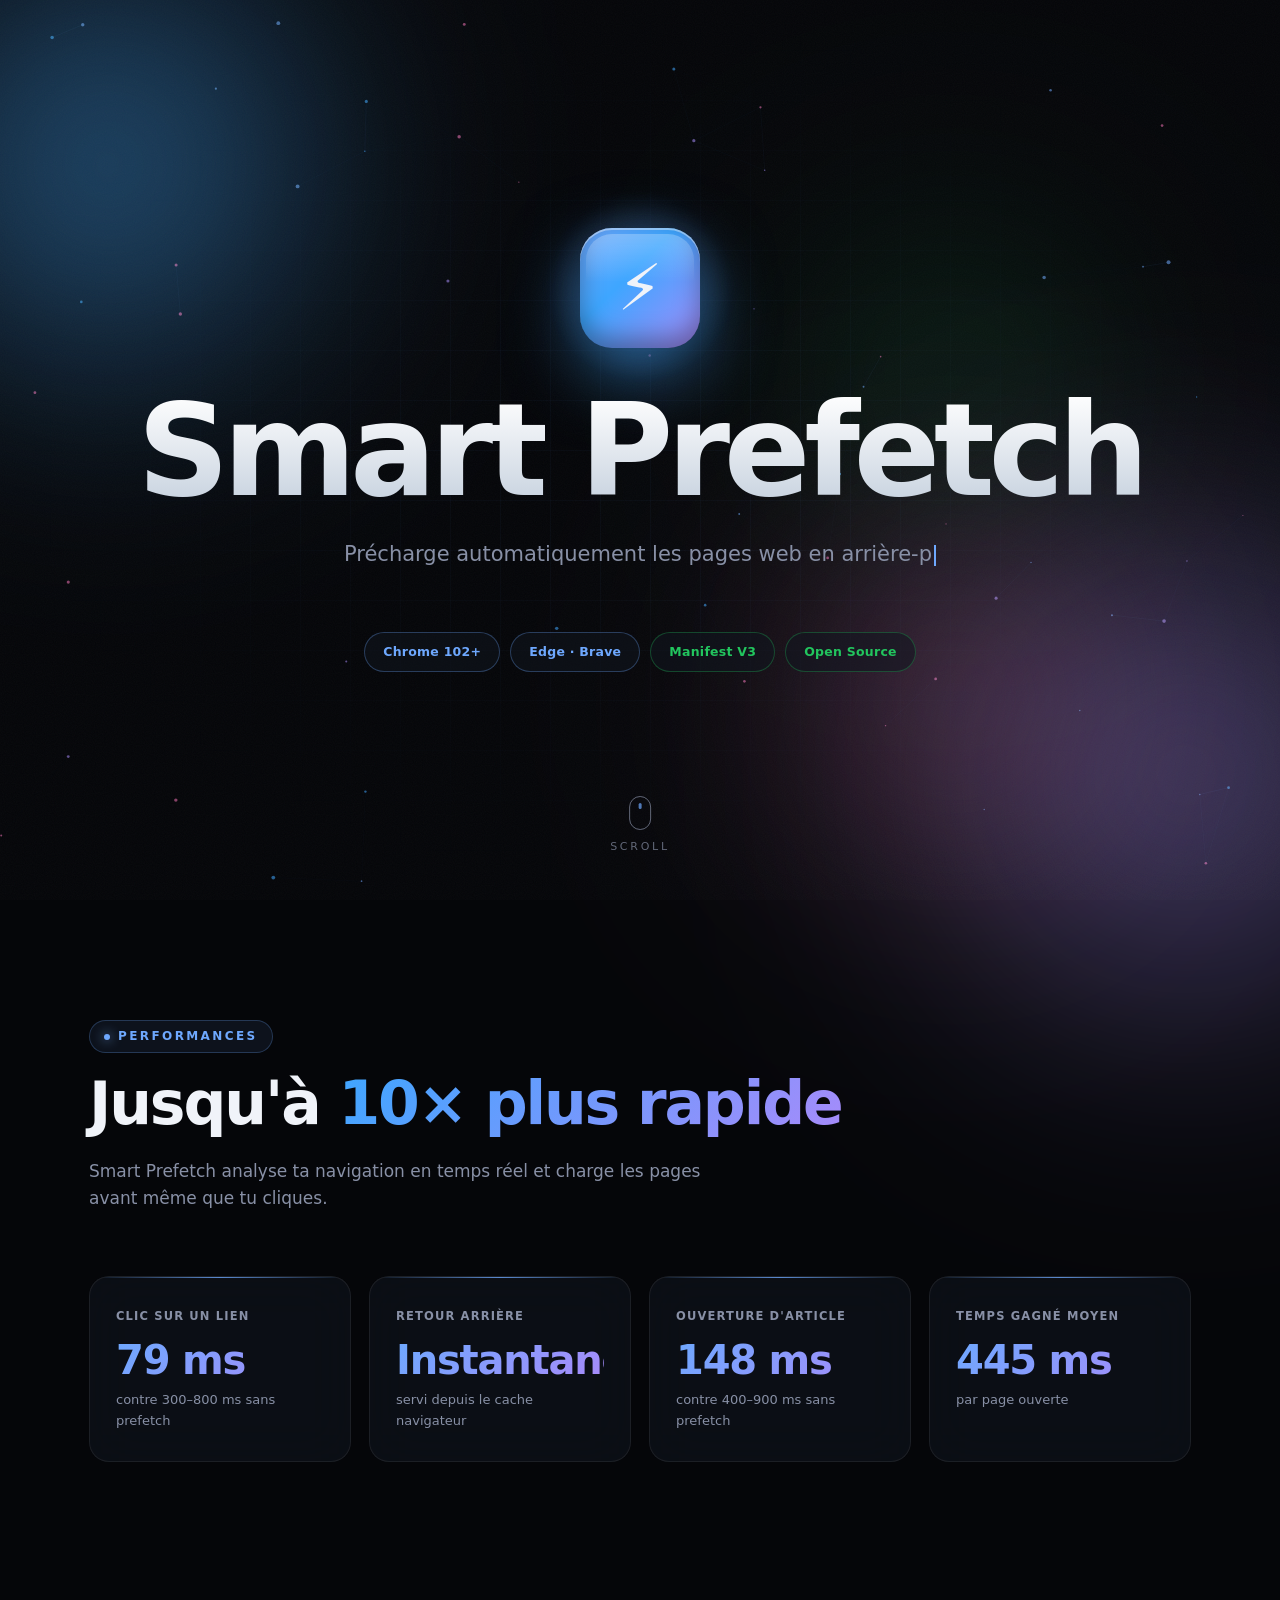
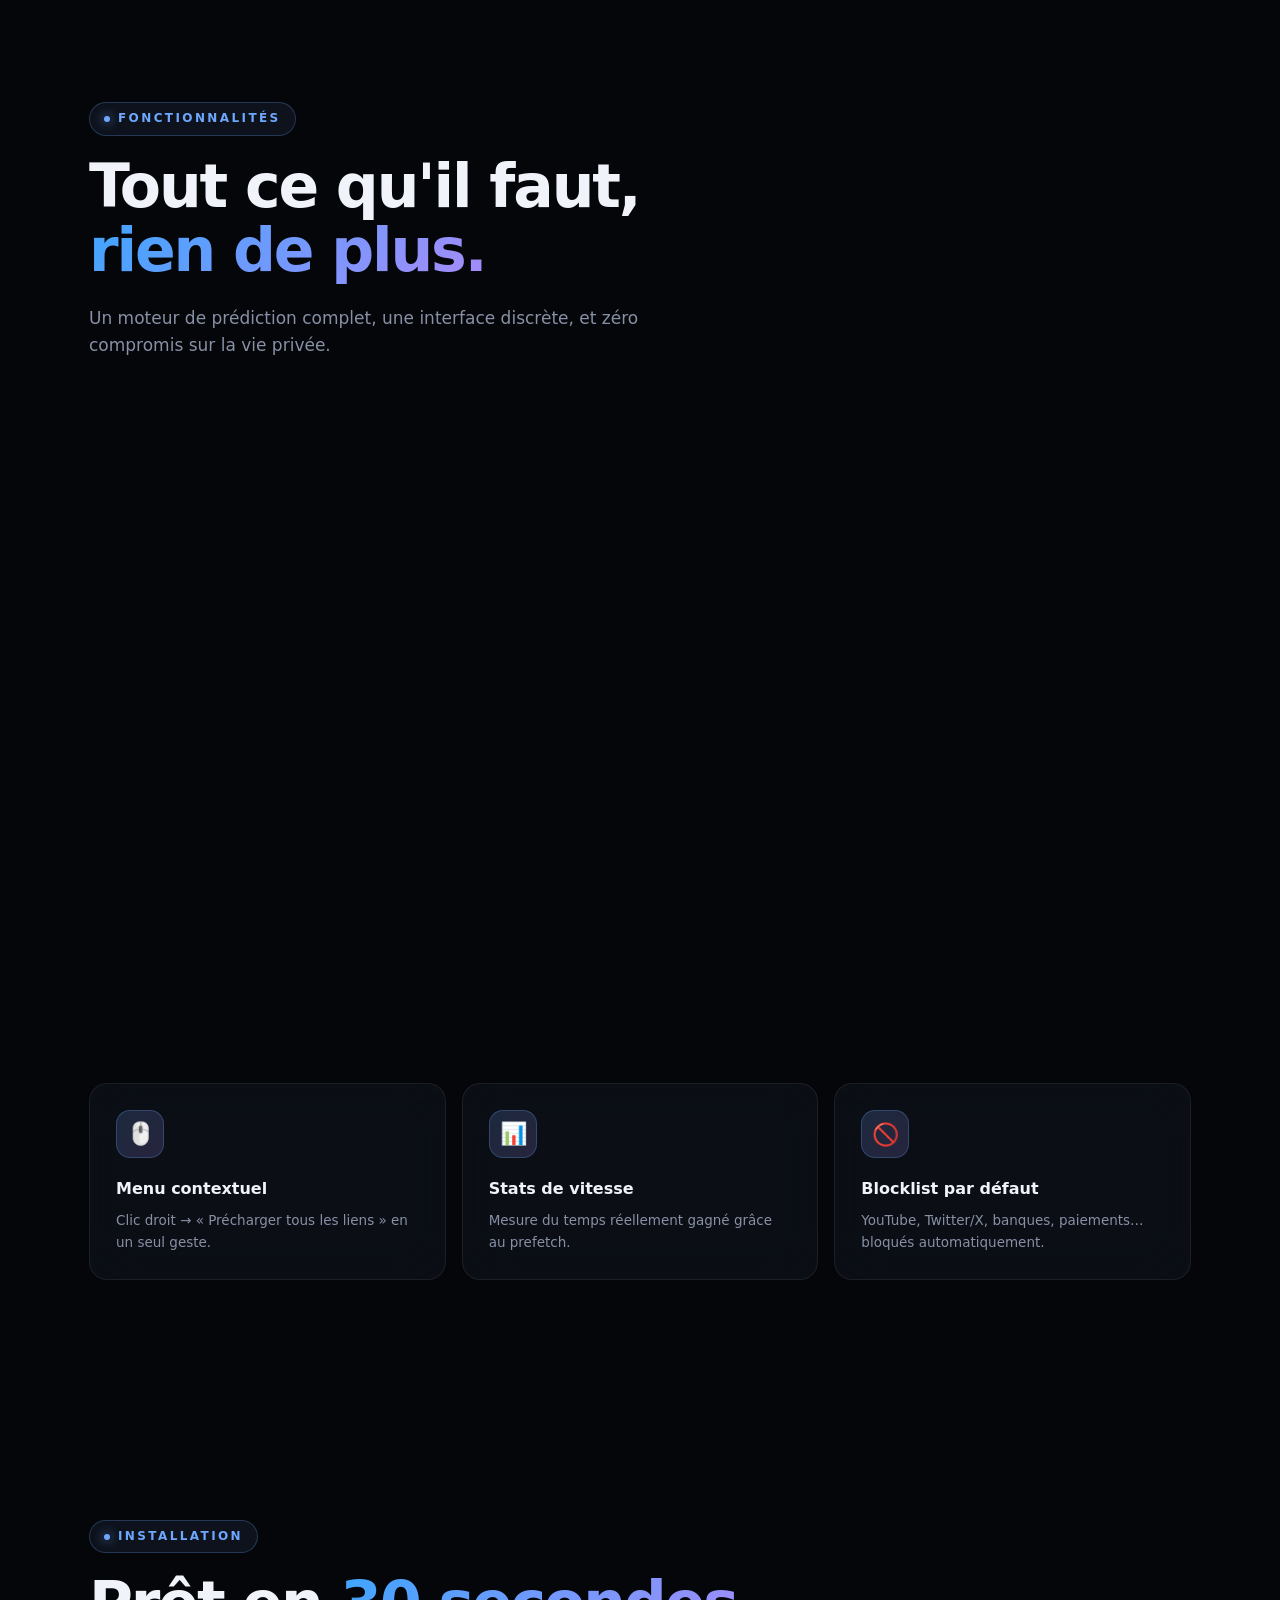
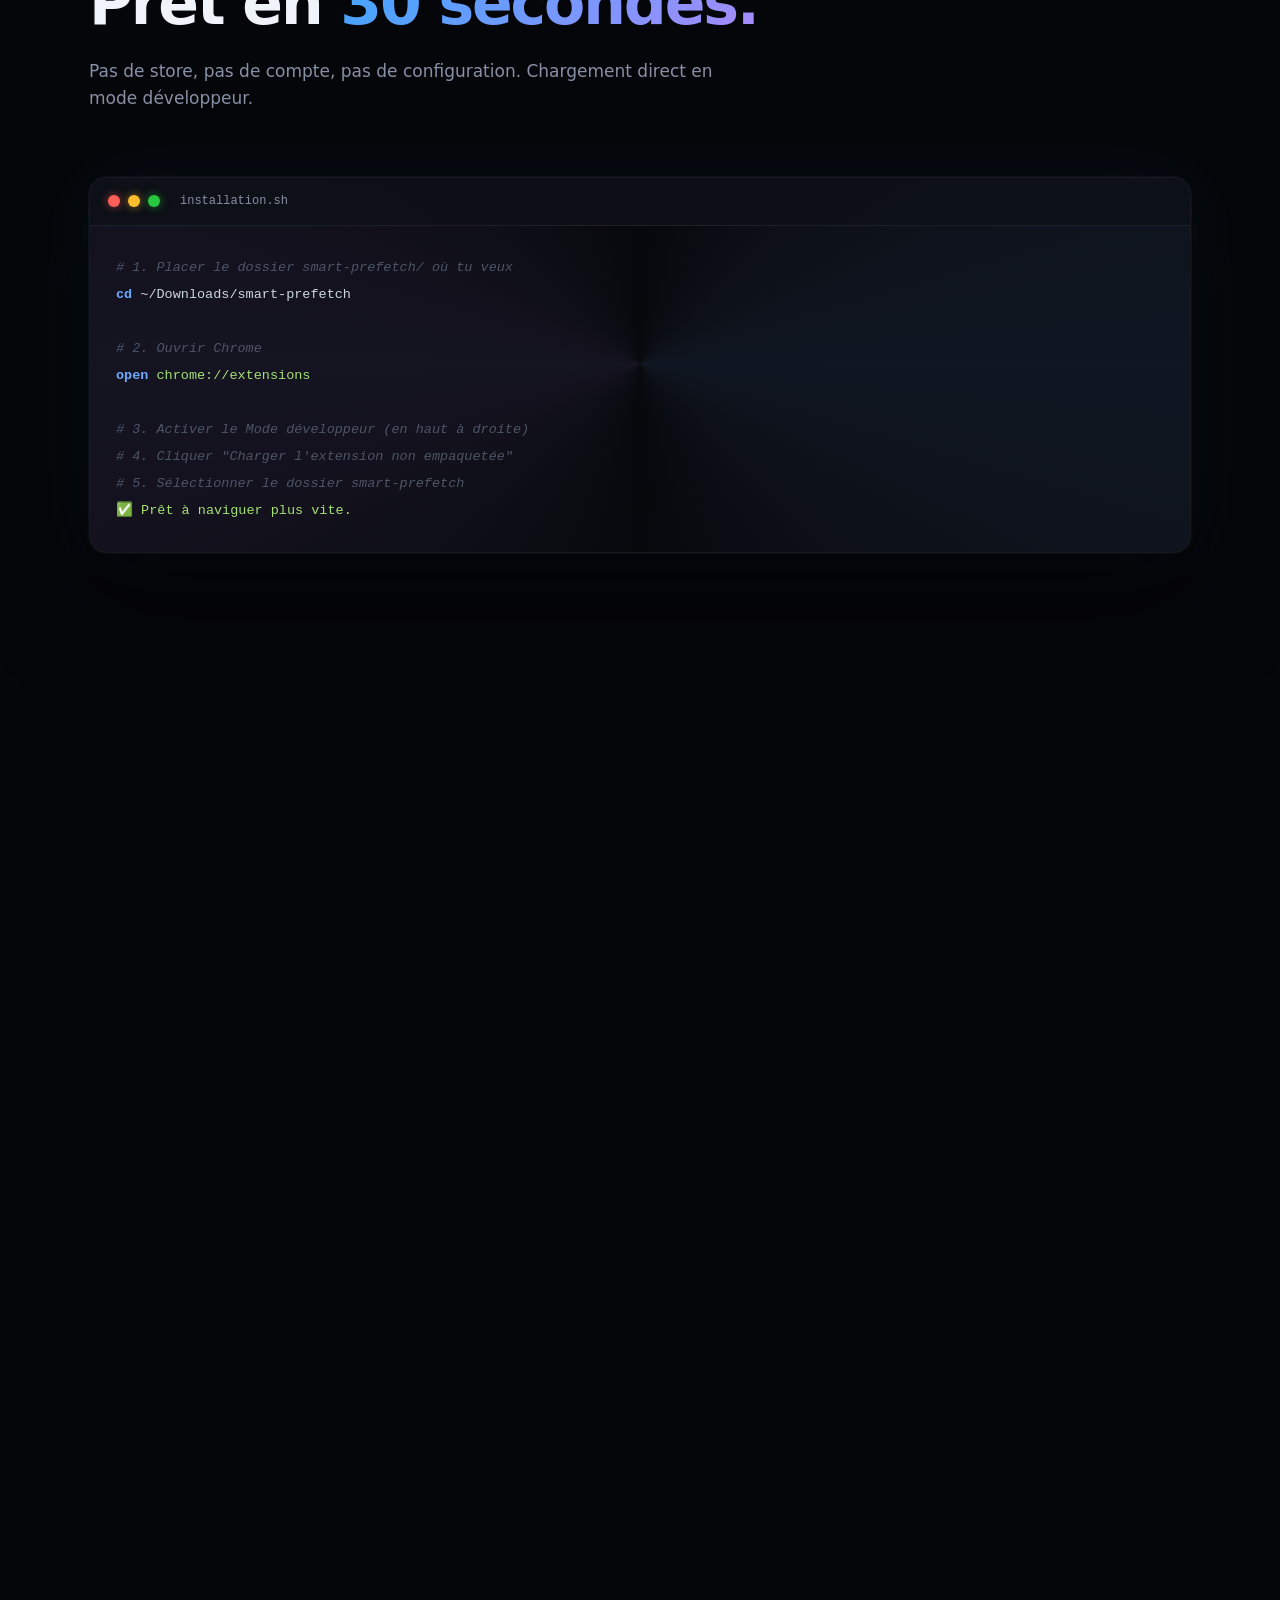
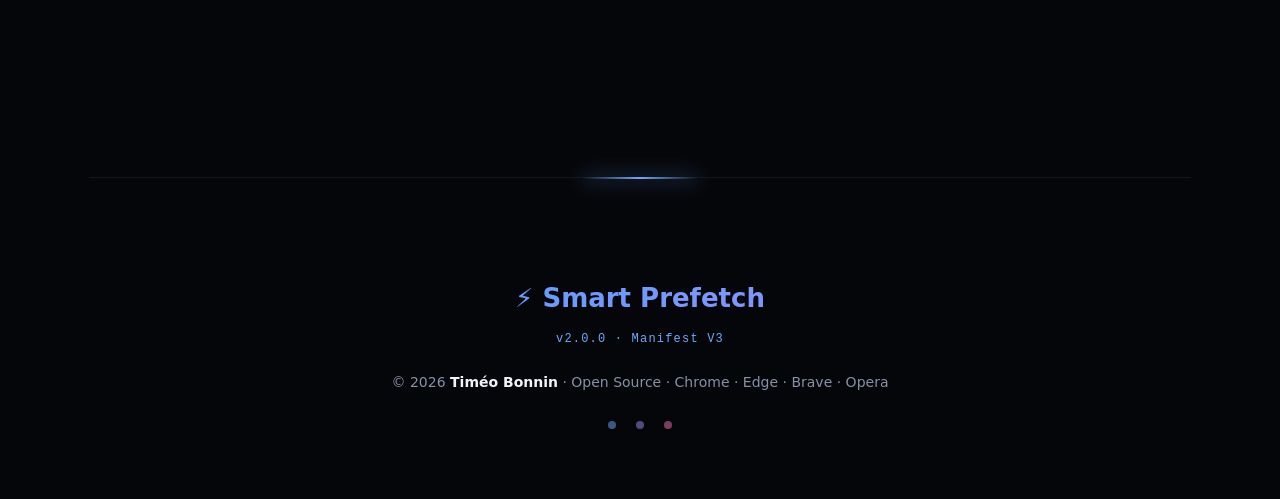
==== commit 5f9a2a7e: "Update index.html" ====
--- a/index.html
+++ b/index.html
@@ -6,201 +6,1271 @@
 <title>⚡ Smart Prefetch — Timéo Bonnin</title>
 <style>
   * { margin: 0; padding: 0; box-sizing: border-box; }
+
   :root {
-    --bg: #0a0c10;
-    --card: #11141a;
-    --border: #232732;
-    --text: #e7e9ee;
-    --dim: #8b93a7;
+    --bg: #050609;
+    --bg-2: #0a0c12;
+    --card: rgba(18, 22, 32, 0.55);
+    --border: rgba(255, 255, 255, 0.07);
+    --border-hi: rgba(110, 168, 254, 0.5);
+    --text: #f0f3f9;
+    --dim: #8890a6;
     --accent: #6ea8fe;
+    --accent-2: #3ea6ff;
+    --accent-3: #a78bfa;
+    --accent-4: #f472b6;
     --green: #22c55e;
-  }
+    --orange: #f59e0b;
+    --font: -apple-system, BlinkMacSystemFont, "Segoe UI Variable", "Segoe UI", system-ui, sans-serif;
+    --mono: "Cascadia Code", "JetBrains Mono", ui-monospace, monospace;
+  }
+
+  html { scroll-behavior: smooth; }
+
   body {
-    font-family: -apple-system, "Segoe UI", system-ui, sans-serif;
+    font-family: var(--font);
     background: var(--bg);
     color: var(--text);
     line-height: 1.6;
+    overflow-x: hidden;
+    -webkit-font-smoothing: antialiased;
+  }
+
+  /* ═══════════ PROGRESS SCROLL ═══════════ */
+  .progress-bar {
+    position: fixed;
+    top: 0; left: 0;
+    height: 3px;
+    background: linear-gradient(90deg,
+      var(--accent-2), var(--accent), var(--accent-3), var(--accent-4));
+    z-index: 9999;
+    width: 0%;
+    box-shadow: 0 0 12px rgba(110, 168, 254, 0.6);
+    transition: width 0.1s linear;
+  }
+
+  /* ═══════════ FOND ═══════════ */
+  #particles {
+    position: fixed;
+    inset: 0;
+    z-index: 0;
+    pointer-events: none;
+  }
+
+  .bg-grid {
+    position: fixed;
+    inset: 0;
+    z-index: 0;
+    pointer-events: none;
+    background-image:
+      linear-gradient(rgba(110, 168, 254, 0.035) 1px, transparent 1px),
+      linear-gradient(90deg, rgba(110, 168, 254, 0.035) 1px, transparent 1px);
+    background-size: 50px 50px;
+    mask-image: radial-gradient(ellipse at center, black 20%, transparent 70%);
+    -webkit-mask-image: radial-gradient(ellipse at center, black 20%, transparent 70%);
+    animation: gridMove 30s linear infinite;
+  }
+  @keyframes gridMove {
+    0%   { transform: translate(0, 0); }
+    100% { transform: translate(50px, 50px); }
+  }
+
+  .bg-orb {
+    position: fixed;
+    border-radius: 50%;
+    filter: blur(100px);
+    z-index: 0;
+    pointer-events: none;
+    will-change: transform;
+    mix-blend-mode: screen;
+  }
+  .orb-1 {
+    width: 600px; height: 600px;
+    background: radial-gradient(circle, #3ea6ff, transparent 70%);
+    top: -15%; left: -15%;
+    opacity: 0.55;
+    animation: orb1 22s ease-in-out infinite;
+  }
+  .orb-2 {
+    width: 700px; height: 700px;
+    background: radial-gradient(circle, #a78bfa, transparent 70%);
+    bottom: -25%; right: -20%;
+    opacity: 0.45;
+    animation: orb2 28s ease-in-out infinite;
+  }
+  .orb-3 {
+    width: 500px; height: 500px;
+    background: radial-gradient(circle, #f472b6, transparent 70%);
+    top: 50%; left: 55%;
+    opacity: 0.28;
+    animation: orb3 32s ease-in-out infinite;
+  }
+  .orb-4 {
+    width: 400px; height: 400px;
+    background: radial-gradient(circle, #22c55e, transparent 70%);
+    top: 20%; right: 10%;
+    opacity: 0.2;
+    animation: orb4 26s ease-in-out infinite;
+  }
+  @keyframes orb1 {
+    0%, 100% { transform: translate(0, 0) scale(1); }
+    50%      { transform: translate(160px, 110px) scale(1.15); }
+  }
+  @keyframes orb2 {
+    0%, 100% { transform: translate(0, 0) scale(1); }
+    50%      { transform: translate(-200px, -130px) scale(1.1); }
+  }
+  @keyframes orb3 {
+    0%, 100% { transform: translate(-50%, -50%) scale(1); }
+    50%      { transform: translate(-40%, -60%) scale(1.2); }
+  }
+  @keyframes orb4 {
+    0%, 100% { transform: translate(0, 0) scale(1); }
+    50%      { transform: translate(-80px, 120px) scale(1.15); }
+  }
+
+  .noise {
+    position: fixed;
+    inset: 0;
+    z-index: 1;
+    pointer-events: none;
+    opacity: 0.035;
+    background-image: url("data:image/svg+xml;utf8,<svg xmlns='http://www.w3.org/2000/svg' width='120' height='120'><filter id='n'><feTurbulence type='fractalNoise' baseFrequency='0.9' numOctaves='3' /></filter><rect width='100%25' height='100%25' filter='url(%23n)' opacity='1'/></svg>");
+    animation: grain 0.8s steps(6) infinite;
+  }
+  @keyframes grain {
+    0%, 100% { transform: translate(0, 0); }
+    20%      { transform: translate(-3%, 2%); }
+    40%      { transform: translate(2%, -3%); }
+    60%      { transform: translate(-2%, -2%); }
+    80%      { transform: translate(3%, 1%); }
+  }
+
+  /* ═══════════ LAYOUT ═══════════ */
+  main {
+    position: relative;
+    z-index: 2;
+    max-width: 1150px;
+    margin: 0 auto;
+    padding: 0 24px;
+  }
+
+  /* ═══════════ HERO ═══════════ */
+  .hero {
     min-height: 100vh;
+    display: flex;
+    flex-direction: column;
+    align-items: center;
+    justify-content: center;
+    text-align: center;
+    padding: 80px 0;
+    position: relative;
+  }
+
+  .logo-wrap {
+    position: relative;
+    margin-bottom: 44px;
+    animation: fadeUp 0.9s cubic-bezier(.16,1,.3,1) both;
+    perspective: 1000px;
+  }
+
+  .logo-halo {
+    position: absolute;
+    inset: -40px;
+    border-radius: 50%;
+    background: radial-gradient(circle, rgba(110,168,254,0.5), transparent 65%);
+    animation: pulse 3s ease-in-out infinite;
+    filter: blur(8px);
+  }
+  @keyframes pulse {
+    0%, 100% { transform: scale(1);   opacity: 0.6; }
+    50%      { transform: scale(1.25); opacity: 1; }
+  }
+
+  .logo {
+    position: relative;
+    width: 120px;
+    height: 120px;
+    border-radius: 32px;
+    background: linear-gradient(135deg, #6ea8fe 0%, #3ea6ff 40%, #a78bfa 100%);
     display: flex;
     align-items: center;
     justify-content: center;
-    padding: 40px 20px;
-  }
-  .wrap {
-    max-width: 720px;
-    width: 100%;
-  }
-  .logo {
-    width: 80px;
-    height: 80px;
+    font-size: 64px;
+    box-shadow:
+      inset 0 2px 0 rgba(255, 255, 255, 0.4),
+      inset 0 -10px 24px rgba(0, 0, 0, 0.35),
+      0 24px 70px rgba(62, 166, 255, 0.55),
+      0 10px 30px rgba(0, 0, 0, 0.5);
+    animation: float 5s ease-in-out infinite;
+    transition: transform 0.3s ease-out;
+    transform-style: preserve-3d;
+  }
+  @keyframes float {
+    0%, 100% { transform: translateY(0) rotate(-3deg); }
+    50%      { transform: translateY(-16px) rotate(3deg); }
+  }
+  .logo::after {
+    content: "";
+    position: absolute;
+    inset: 6px;
+    border-radius: 26px;
+    background: linear-gradient(180deg, rgba(255,255,255,0.25), transparent 45%);
+    pointer-events: none;
+  }
+
+  h1 {
+    font-size: clamp(56px, 10vw, 128px);
+    font-weight: 900;
+    letter-spacing: -0.05em;
+    line-height: 0.92;
+    margin-bottom: 28px;
+    background: linear-gradient(180deg, #ffffff 0%, #cbd5e1 45%, #6ea8fe 100%);
+    background-size: 100% 200%;
+    -webkit-background-clip: text;
+    background-clip: text;
+    -webkit-text-fill-color: transparent;
+    animation: fadeUp 0.9s cubic-bezier(.16,1,.3,1) 0.1s both,
+               titleShine 6s ease-in-out infinite;
+  }
+  @keyframes titleShine {
+    0%, 100% { background-position: 0% 0%; }
+    50%      { background-position: 0% 100%; }
+  }
+
+  .tagline {
+    font-size: clamp(16px, 2vw, 21px);
+    color: var(--dim);
+    max-width: 660px;
+    margin-bottom: 44px;
+    animation: fadeUp 0.9s cubic-bezier(.16,1,.3,1) 0.25s both;
+    min-height: 2.4em;
+  }
+  .tagline strong { color: var(--text); font-weight: 600; }
+
+  .type-cursor {
+    display: inline-block;
+    width: 2px;
+    height: 1em;
+    background: var(--accent);
+    margin-left: 2px;
+    vertical-align: text-bottom;
+    animation: blink 1s steps(2) infinite;
+  }
+  @keyframes blink { 50% { opacity: 0; } }
+
+  .badges {
+    display: flex;
+    gap: 10px;
+    flex-wrap: wrap;
+    justify-content: center;
+    animation: fadeUp 0.9s cubic-bezier(.16,1,.3,1) 0.4s both;
+  }
+
+  .badge {
+    padding: 9px 18px;
+    border-radius: 100px;
+    background: var(--card);
+    backdrop-filter: blur(14px);
+    -webkit-backdrop-filter: blur(14px);
+    border: 1px solid var(--border);
+    font-size: 12.5px;
+    font-weight: 600;
+    color: var(--dim);
+    letter-spacing: 0.02em;
+    transition: all 0.35s cubic-bezier(.16,1,.3,1);
+    position: relative;
+    overflow: hidden;
+  }
+  .badge::before {
+    content: "";
+    position: absolute;
+    inset: 0;
+    background: linear-gradient(120deg, transparent 30%, rgba(110,168,254,0.2), transparent 70%);
+    transform: translateX(-100%);
+    transition: transform 0.6s;
+  }
+  .badge:hover::before { transform: translateX(100%); }
+  .badge:hover {
+    border-color: var(--border-hi);
+    color: var(--text);
+    transform: translateY(-3px) scale(1.05);
+    box-shadow: 0 10px 30px rgba(62,166,255,0.2);
+  }
+  .badge.blue  { color: var(--accent); border-color: rgba(110, 168, 254, 0.3); }
+  .badge.green { color: var(--green);  border-color: rgba(34, 197, 94, 0.3); }
+
+  @keyframes fadeUp {
+    from { opacity: 0; transform: translateY(36px); }
+    to   { opacity: 1; transform: translateY(0); }
+  }
+
+  .scroll-hint {
+    position: absolute;
+    bottom: 44px;
+    left: 50%;
+    transform: translateX(-50%);
+    display: flex;
+    flex-direction: column;
+    align-items: center;
+    gap: 8px;
+    color: var(--dim);
+    font-size: 11px;
+    letter-spacing: 0.25em;
+    text-transform: uppercase;
+    animation: bounce 2.5s ease-in-out infinite;
+    opacity: 0.7;
+  }
+  .scroll-hint .mouse {
+    width: 22px;
+    height: 34px;
+    border: 1.5px solid var(--dim);
+    border-radius: 12px;
+    position: relative;
+  }
+  .scroll-hint .mouse::after {
+    content: "";
+    position: absolute;
+    top: 6px;
+    left: 50%;
+    width: 3px;
+    height: 6px;
+    border-radius: 2px;
+    background: var(--accent);
+    transform: translateX(-50%);
+    animation: wheel 1.6s ease-in-out infinite;
+  }
+  @keyframes wheel {
+    0%   { top: 6px; opacity: 1; }
+    100% { top: 20px; opacity: 0; }
+  }
+  @keyframes bounce {
+    0%, 100% { transform: translate(-50%, 0); }
+    50%      { transform: translate(-50%, 8px); }
+  }
+
+  /* ═══════════ SECTIONS ═══════════ */
+  section {
+    padding: 120px 0;
+    position: relative;
+  }
+
+  .section-head {
+    margin-bottom: 64px;
+    opacity: 0;
+    transform: translateY(40px);
+    transition: all 0.9s cubic-bezier(.16,1,.3,1);
+  }
+  .section-head.visible { opacity: 1; transform: translateY(0); }
+
+  .section-label {
+    display: inline-flex;
+    align-items: center;
+    gap: 8px;
+    font-size: 12px;
+    font-weight: 700;
+    color: var(--accent);
+    text-transform: uppercase;
+    letter-spacing: 0.2em;
+    margin-bottom: 18px;
+    padding: 6px 14px;
+    border-radius: 100px;
+    background: rgba(110, 168, 254, 0.08);
+    border: 1px solid rgba(110, 168, 254, 0.25);
+  }
+  .section-label::before {
+    content: "";
+    width: 6px; height: 6px;
+    border-radius: 50%;
+    background: var(--accent);
+    box-shadow: 0 0 12px var(--accent);
+    animation: pulseDot 2s ease-in-out infinite;
+  }
+  @keyframes pulseDot {
+    0%, 100% { transform: scale(1); opacity: 1; }
+    50%      { transform: scale(1.4); opacity: 0.6; }
+  }
+
+  h2 {
+    font-size: clamp(34px, 5.5vw, 60px);
+    font-weight: 800;
+    letter-spacing: -0.035em;
+    line-height: 1.08;
+    margin-bottom: 22px;
+  }
+
+  h2 .grad {
+    background: linear-gradient(135deg, var(--accent-2) 0%, var(--accent-3) 50%, var(--accent-4) 100%);
+    background-size: 200% 200%;
+    -webkit-background-clip: text;
+    background-clip: text;
+    -webkit-text-fill-color: transparent;
+    animation: gradShift 4s ease-in-out infinite;
+  }
+  @keyframes gradShift {
+    0%, 100% { background-position: 0% 50%; }
+    50%      { background-position: 100% 50%; }
+  }
+
+  .lead {
+    font-size: 17px;
+    color: var(--dim);
+    max-width: 640px;
+  }
+
+  /* ═══════════ STATS ═══════════ */
+  .stats-grid {
+    display: grid;
+    grid-template-columns: repeat(auto-fit, minmax(230px, 1fr));
+    gap: 18px;
+  }
+
+  .stat-card {
+    background: var(--card);
+    backdrop-filter: blur(24px);
+    -webkit-backdrop-filter: blur(24px);
+    border: 1px solid var(--border);
     border-radius: 20px;
-    background: linear-gradient(135deg, #6ea8fe, #0d6efd);
+    padding: 30px 26px;
+    position: relative;
+    overflow: hidden;
+    transition: all 0.5s cubic-bezier(.16,1,.3,1);
+    opacity: 0;
+    transform: translateY(50px);
+    transform-style: preserve-3d;
+  }
+  .stat-card.visible {
+    opacity: 1;
+    transform: translateY(0);
+  }
+  .stat-card:hover {
+    transform: translateY(-8px) rotateX(3deg) rotateY(-3deg);
+    border-color: var(--border-hi);
+    box-shadow:
+      0 30px 60px rgba(62, 166, 255, 0.15),
+      0 0 0 1px rgba(110, 168, 254, 0.1);
+  }
+  .stat-card::before {
+    content: "";
+    position: absolute;
+    top: 0; left: 0; right: 0;
+    height: 1px;
+    background: linear-gradient(90deg, transparent, rgba(110, 168, 254, 0.8), transparent);
+  }
+  .stat-card::after {
+    content: "";
+    position: absolute;
+    inset: 0;
+    border-radius: 20px;
+    background: radial-gradient(circle at var(--mx, 50%) var(--my, 50%),
+                rgba(110, 168, 254, 0.15), transparent 45%);
+    opacity: 0;
+    transition: opacity 0.35s;
+    pointer-events: none;
+  }
+  .stat-card:hover::after { opacity: 1; }
+
+  .stat-label {
+    font-size: 11.5px;
+    color: var(--dim);
+    text-transform: uppercase;
+    letter-spacing: 0.1em;
+    margin-bottom: 14px;
+    font-weight: 600;
+  }
+
+  .stat-value {
+    font-size: 40px;
+    font-weight: 800;
+    background: linear-gradient(135deg, var(--accent) 0%, var(--accent-3) 100%);
+    -webkit-background-clip: text;
+    background-clip: text;
+    -webkit-text-fill-color: transparent;
+    letter-spacing: -0.03em;
+    line-height: 1;
+    margin-bottom: 10px;
+    font-variant-numeric: tabular-nums;
+  }
+
+  .stat-sub {
+    font-size: 13px;
+    color: var(--dim);
+  }
+
+  /* ═══════════ FEATURES ═══════════ */
+  .features-grid {
+    display: grid;
+    grid-template-columns: repeat(auto-fit, minmax(280px, 1fr));
+    gap: 16px;
+  }
+
+  .feature {
+    background: var(--card);
+    backdrop-filter: blur(24px);
+    -webkit-backdrop-filter: blur(24px);
+    border: 1px solid var(--border);
+    border-radius: 18px;
+    padding: 26px;
+    position: relative;
+    overflow: hidden;
+    transition: all 0.5s cubic-bezier(.16,1,.3,1);
+    opacity: 0;
+    transform: translateY(40px) scale(0.95);
+  }
+  .feature.visible {
+    opacity: 1;
+    transform: translateY(0) scale(1);
+  }
+  .feature::after {
+    content: "";
+    position: absolute;
+    inset: 0;
+    border-radius: 18px;
+    background: radial-gradient(circle at var(--mx, 50%) var(--my, 50%),
+                rgba(110, 168, 254, 0.15), transparent 42%);
+    opacity: 0;
+    transition: opacity 0.35s;
+    pointer-events: none;
+  }
+  .feature:hover::after { opacity: 1; }
+  .feature:hover {
+    border-color: var(--border-hi);
+    transform: translateY(-6px);
+    box-shadow: 0 20px 50px rgba(62, 166, 255, 0.12);
+  }
+
+  .feature-icon {
+    width: 48px;
+    height: 48px;
+    border-radius: 14px;
+    background: linear-gradient(135deg,
+                rgba(110, 168, 254, 0.18),
+                rgba(167, 139, 250, 0.18));
+    border: 1px solid rgba(110, 168, 254, 0.25);
     display: flex;
     align-items: center;
     justify-content: center;
-    font-size: 40px;
-    margin: 0 auto 28px;
-    box-shadow: 0 20px 60px rgba(62,166,255,.35);
-  }
-  h1 {
-    font-size: 48px;
+    font-size: 22px;
+    margin-bottom: 18px;
+    transition: all 0.4s cubic-bezier(.16,1,.3,1);
+    position: relative;
+  }
+  .feature:hover .feature-icon {
+    transform: scale(1.15) rotate(-8deg);
+    box-shadow: 0 8px 24px rgba(110, 168, 254, 0.3);
+  }
+
+  .feature h3 {
+    font-size: 16px;
+    font-weight: 700;
+    margin-bottom: 8px;
+    color: var(--text);
+  }
+
+  .feature p {
+    font-size: 13.5px;
+    color: var(--dim);
+    line-height: 1.6;
+  }
+
+  /* ═══════════ CODE WINDOW ═══════════ */
+  .code-window {
+    background: #07080c;
+    border: 1px solid var(--border);
+    border-radius: 18px;
+    overflow: hidden;
+    box-shadow:
+      0 40px 100px rgba(0, 0, 0, 0.55),
+      0 0 0 1px rgba(110, 168, 254, 0.06),
+      0 0 80px rgba(62, 166, 255, 0.08);
+    opacity: 0;
+    transform: translateY(50px) scale(0.98);
+    transition: all 1s cubic-bezier(.16,1,.3,1);
+    position: relative;
+  }
+  .code-window.visible {
+    opacity: 1;
+    transform: translateY(0) scale(1);
+  }
+  .code-window::before {
+    content: "";
+    position: absolute;
+    top: -50%; left: -50%;
+    width: 200%;
+    height: 200%;
+    background: conic-gradient(
+      from 0deg,
+      transparent 0deg,
+      rgba(110, 168, 254, 0.15) 90deg,
+      transparent 180deg,
+      rgba(167, 139, 250, 0.15) 270deg,
+      transparent 360deg
+    );
+    animation: rotate 12s linear infinite;
+    pointer-events: none;
+    opacity: 0.6;
+  }
+  @keyframes rotate {
+    to { transform: rotate(360deg); }
+  }
+
+  .code-header {
+    display: flex;
+    align-items: center;
+    gap: 8px;
+    padding: 14px 18px;
+    background: rgba(13, 16, 23, 0.9);
+    border-bottom: 1px solid var(--border);
+    position: relative;
+    z-index: 1;
+  }
+  .dot { width: 12px; height: 12px; border-radius: 50%; transition: transform 0.2s; }
+  .dot:hover { transform: scale(1.3); }
+  .dot.r { background: #ff5f57; box-shadow: 0 0 8px rgba(255,95,87,0.6); }
+  .dot.y { background: #febc2e; box-shadow: 0 0 8px rgba(254,188,46,0.6); }
+  .dot.g { background: #28c840; box-shadow: 0 0 8px rgba(40,200,64,0.6); }
+  .code-title {
+    margin-left: 12px;
+    font-family: var(--mono);
+    font-size: 12px;
+    color: var(--dim);
+  }
+
+  .code-body {
+    padding: 28px 26px;
+    font-family: var(--mono);
+    font-size: 13.5px;
+    line-height: 2;
+    color: #cbd5e1;
+    overflow-x: auto;
+    position: relative;
+    z-index: 1;
+  }
+  .code-body .k  { color: var(--accent); font-weight: 600; }
+  .code-body .s  { color: #a5e075; }
+  .code-body .c  { color: #4d5566; font-style: italic; }
+  .code-body .n  { color: var(--orange); }
+
+  .code-line {
+    opacity: 0;
+    transform: translateX(-20px);
+    animation: lineReveal 0.6s cubic-bezier(.16,1,.3,1) forwards;
+  }
+  .code-window.visible .code-line:nth-child(1)  { animation-delay: 0.1s; }
+  .code-window.visible .code-line:nth-child(2)  { animation-delay: 0.15s; }
+  .code-window.visible .code-line:nth-child(3)  { animation-delay: 0.2s; }
+  .code-window.visible .code-line:nth-child(4)  { animation-delay: 0.25s; }
+  .code-window.visible .code-line:nth-child(5)  { animation-delay: 0.3s; }
+  .code-window.visible .code-line:nth-child(6)  { animation-delay: 0.35s; }
+  .code-window.visible .code-line:nth-child(7)  { animation-delay: 0.4s; }
+  .code-window.visible .code-line:nth-child(8)  { animation-delay: 0.45s; }
+  .code-window.visible .code-line:nth-child(9)  { animation-delay: 0.5s; }
+  .code-window.visible .code-line:nth-child(10) { animation-delay: 0.55s; }
+  @keyframes lineReveal {
+    to { opacity: 1; transform: translateX(0); }
+  }
+
+  /* ═══════════ PRIVACY ═══════════ */
+  .privacy-list {
+    display: grid;
+    gap: 12px;
+  }
+
+  .privacy-item {
+    display: flex;
+    align-items: center;
+    gap: 18px;
+    padding: 20px 24px;
+    background: var(--card);
+    backdrop-filter: blur(24px);
+    -webkit-backdrop-filter: blur(24px);
+    border: 1px solid var(--border);
+    border-radius: 16px;
+    font-size: 15px;
+    transition: all 0.4s cubic-bezier(.16,1,.3,1);
+    opacity: 0;
+    transform: translateX(-40px);
+    position: relative;
+    overflow: hidden;
+  }
+  .privacy-item.visible {
+    opacity: 1;
+    transform: translateX(0);
+  }
+  .privacy-item::before {
+    content: "";
+    position: absolute;
+    left: 0;
+    top: 0;
+    bottom: 0;
+    width: 3px;
+    background: var(--green);
+    transform: scaleY(0);
+    transform-origin: top;
+    transition: transform 0.4s;
+  }
+  .privacy-item:hover::before { transform: scaleY(1); }
+  .privacy-item:hover {
+    border-color: var(--border-hi);
+    transform: translateX(8px);
+    box-shadow: 0 10px 30px rgba(62, 166, 255, 0.1);
+  }
+  .privacy-item.no::before { background: #ef4444; }
+
+  .privacy-item .icon {
+    flex-shrink: 0;
+    width: 36px;
+    height: 36px;
+    border-radius: 11px;
+    display: flex;
+    align-items: center;
+    justify-content: center;
+    font-size: 16px;
+    font-weight: 700;
+  }
+  .privacy-item.ok .icon {
+    background: rgba(34, 197, 94, 0.15);
+    color: var(--green);
+    box-shadow: 0 0 20px rgba(34, 197, 94, 0.25);
+  }
+  .privacy-item.no .icon {
+    background: rgba(239, 68, 68, 0.15);
+    color: #ef4444;
+  }
+  .privacy-item code {
+    font-family: var(--mono);
+    font-size: 12.5px;
+    background: rgba(110, 168, 254, 0.1);
+    color: var(--accent);
+    padding: 2px 8px;
+    border-radius: 6px;
+    border: 1px solid rgba(110, 168, 254, 0.2);
+  }
+
+  /* ═══════════ FOOTER ═══════════ */
+  footer {
+    text-align: center;
+    padding: 100px 0 70px;
+    border-top: 1px solid var(--border);
+    margin-top: 80px;
+    position: relative;
+  }
+  footer::before {
+    content: "";
+    position: absolute;
+    top: -1px;
+    left: 50%;
+    transform: translateX(-50%);
+    width: 120px;
+    height: 2px;
+    background: linear-gradient(90deg, transparent, var(--accent), transparent);
+    box-shadow: 0 0 20px var(--accent);
+  }
+
+  .footer-brand {
+    font-size: 26px;
     font-weight: 800;
-    text-align: center;
-    letter-spacing: -0.03em;
-    margin-bottom: 16px;
-    background: linear-gradient(180deg, #fff, #8b93a7);
+    margin-bottom: 10px;
+    background: linear-gradient(135deg, var(--accent-2), var(--accent-3), var(--accent-4));
+    background-size: 200% 200%;
     -webkit-background-clip: text;
     background-clip: text;
     -webkit-text-fill-color: transparent;
-  }
-  .tagline {
-    text-align: center;
+    animation: gradShift 5s ease-in-out infinite;
+  }
+
+  .footer-ver {
+    font-family: var(--mono);
+    font-size: 12px;
+    color: var(--accent);
+    margin-bottom: 22px;
+    letter-spacing: 0.1em;
+  }
+
+  .footer-author {
+    font-size: 14px;
     color: var(--dim);
-    font-size: 17px;
-    margin-bottom: 40px;
-    max-width: 520px;
-    margin-left: auto;
-    margin-right: auto;
-  }
-  .card {
-    background: var(--card);
-    border: 1px solid var(--border);
-    border-radius: 14px;
-    padding: 24px 28px;
-    margin-bottom: 16px;
-  }
-  .card h2 {
-    font-size: 13px;
-    color: var(--accent);
-    text-transform: uppercase;
-    letter-spacing: .1em;
-    margin-bottom: 14px;
-  }
-  .card ul { list-style: none; }
-  .card li {
-    padding: 6px 0;
-    color: var(--text);
-    font-size: 14.5px;
-  }
-  .card li::before {
-    content: "→ ";
-    color: var(--accent);
-    font-weight: 700;
-  }
-  .card a {
-    color: var(--accent);
-    text-decoration: none;
-    border-bottom: 1px dashed rgba(110,168,254,.4);
-  }
-  .card a:hover { border-bottom-style: solid; }
-  .code {
-    background: #08090c;
-    border: 1px solid var(--border);
-    border-radius: 10px;
-    padding: 16px 20px;
-    font-family: "Cascadia Code", ui-monospace, monospace;
-    font-size: 13px;
-    color: #cbd5e1;
-    line-height: 1.9;
-    white-space: pre;
-    overflow-x: auto;
-  }
-  .code .k { color: var(--accent); }
-  .code .c { color: #555c6e; }
-  .author {
-    text-align: center;
-    margin-top: 32px;
-    padding-top: 24px;
-    border-top: 1px solid var(--border);
-    color: var(--dim);
-    font-size: 13px;
-  }
-  .author strong { color: var(--text); }
-  .badges {
+  }
+  .footer-author strong { color: var(--text); font-weight: 600; }
+
+  .footer-shapes {
     display: flex;
     justify-content: center;
-    gap: 8px;
-    flex-wrap: wrap;
-    margin-top: 16px;
-  }
-  .badge {
-    padding: 5px 12px;
-    border-radius: 100px;
-    background: var(--card);
-    border: 1px solid var(--border);
-    font-size: 11px;
-    font-weight: 600;
-    color: var(--dim);
-  }
-  .badge.g { color: var(--green); border-color: rgba(34,197,94,.3); }
-  .badge.b { color: var(--accent); border-color: rgba(110,168,254,.3); }
+    gap: 20px;
+    margin-top: 28px;
+    opacity: 0.5;
+  }
+  .shape {
+    width: 8px;
+    height: 8px;
+    border-radius: 50%;
+    background: var(--accent);
+    animation: footerPulse 2.5s ease-in-out infinite;
+  }
+  .shape:nth-child(2) { animation-delay: 0.3s; background: var(--accent-3); }
+  .shape:nth-child(3) { animation-delay: 0.6s; background: var(--accent-4); }
+  @keyframes footerPulse {
+    0%, 100% { transform: scale(1); opacity: 0.5; }
+    50%      { transform: scale(1.6); opacity: 1; }
+  }
+
+  /* ═══════════ SCROLLBAR ═══════════ */
+  ::-webkit-scrollbar { width: 10px; }
+  ::-webkit-scrollbar-track { background: var(--bg); }
+  ::-webkit-scrollbar-thumb {
+    background: linear-gradient(180deg, var(--accent), var(--accent-3));
+    border-radius: 5px;
+    border: 2px solid var(--bg);
+  }
+  ::-webkit-scrollbar-thumb:hover {
+    background: linear-gradient(180deg, var(--accent-2), var(--accent-4));
+  }
+
+  @media (max-width: 640px) {
+    section { padding: 70px 0; }
+    .stat-value { font-size: 32px; }
+    .logo { width: 92px; height: 92px; font-size: 48px; }
+    .code-body { font-size: 12px; padding: 18px; }
+    .hero { min-height: 90vh; }
+  }
 </style>
 </head>
 <body>
-<div class="wrap">
-
-  <div class="logo">⚡</div>
-  <h1>Smart Prefetch</h1>
-  <p class="tagline">
-    Précharge automatiquement les pages web en arrière-plan pour
-    qu'elles s'ouvrent quasi instantanément.
-  </p>
-
-  <div class="badges">
-    <span class="badge b">Chrome 102+</span>
-    <span class="badge b">Edge · Brave</span>
-    <span class="badge g">Manifest V3</span>
-    <span class="badge g">Open Source</span>
-  </div>
-
-  <br><br>
-
-  <div class="card">
-    <h2>🚀 Installation</h2>
-    <div class="code"><span class="c"># 1.</span> Télécharger le dossier <span class="k">smart-prefetch/</span>
-<span class="c"># 2.</span> Ouvrir <span class="k">chrome://extensions</span>
-<span class="c"># 3.</span> Activer le <span class="k">Mode développeur</span>
-<span class="c"># 4.</span> Cliquer <span class="k">Charger l'extension non empaquetée</span>
-<span class="c"># 5.</span> Sélectionner le dossier</div>
-  </div>
-
-  <div class="card">
-    <h2>✨ Fonctionnalités</h2>
-    <ul>
-      <li>Prefetch automatique de tous les liens</li>
-      <li>Survol prédictif et viewport intelligent</li>
-      <li>Scroll rapide et chaîne de Markov</li>
-      <li>Bulle Fluent en haut à droite</li>
-      <li>Badge live sur l'icône</li>
-      <li>Page d'options complète</li>
-      <li>Raccourcis <strong>Ctrl+Shift+P</strong> / <strong>Ctrl+Shift+A</strong></li>
-      <li>Blocklist par défaut (YouTube, X, banques…)</li>
-    </ul>
-  </div>
-
-  <div class="card">
-    <h2>🔗 Liens</h2>
-    <ul>
-      <li><a href="./">Dossier de l'extension</a></li>
-      <li><a href="./README.md">README</a></li>
-      <li><a href="https://github.com/timeobonnin">GitHub — Timéo Bonnin</a></li>
-    </ul>
-  </div>
-
-  <div class="card">
-    <h2>🔒 Vie privée</h2>
-    <ul>
-      <li>Aucune donnée envoyée</li>
-      <li>Statistiques locales uniquement</li>
-      <li>Aucun tracking, aucune publicité</li>
-    </ul>
-  </div>
-
-  <div class="author">
-    <strong>⚡ Smart Prefetch</strong> · v2.0.0<br>
-    © 2026 <strong>Timéo Bonnin</strong> · Open Source
-  </div>
-
-</div>
+
+<!-- Barre de progression -->
+<div class="progress-bar" id="progress"></div>
+
+<!-- Canvas particules -->
+<canvas id="particles"></canvas>
+
+<!-- Fond -->
+<div class="bg-grid"></div>
+<div class="bg-orb orb-1"></div>
+<div class="bg-orb orb-2"></div>
+<div class="bg-orb orb-3"></div>
+<div class="bg-orb orb-4"></div>
+<div class="noise"></div>
+
+<main>
+
+  <!-- ═══════════ HERO ═══════════ -->
+  <section class="hero">
+    <div class="logo-wrap">
+      <div class="logo-halo"></div>
+      <div class="logo">⚡</div>
+    </div>
+
+    <h1>Smart Prefetch</h1>
+
+    <p class="tagline">
+      <span id="typewriter"></span><span class="type-cursor"></span>
+    </p>
+
+    <div class="badges">
+      <span class="badge blue">Chrome 102+</span>
+      <span class="badge blue">Edge · Brave</span>
+      <span class="badge green">Manifest V3</span>
+      <span class="badge green">Open Source</span>
+    </div>
+
+    <div class="scroll-hint">
+      <div class="mouse"></div>
+      <span>Scroll</span>
+    </div>
+  </section>
+
+  <!-- ═══════════ STATS ═══════════ -->
+  <section>
+    <div class="section-head">
+      <span class="section-label">Performances</span>
+      <h2>Jusqu'à <span class="grad">10× plus rapide</span></h2>
+      <p class="lead">
+        Smart Prefetch analyse ta navigation en temps réel et charge
+        les pages avant même que tu cliques.
+      </p>
+    </div>
+
+    <div class="stats-grid">
+      <div class="stat-card">
+        <div class="stat-label">Clic sur un lien</div>
+        <div class="stat-value" data-count="80">0 ms</div>
+        <div class="stat-sub">contre 300–800 ms sans prefetch</div>
+      </div>
+      <div class="stat-card">
+        <div class="stat-label">Retour arrière</div>
+        <div class="stat-value">Instantané</div>
+        <div class="stat-sub">servi depuis le cache navigateur</div>
+      </div>
+      <div class="stat-card">
+        <div class="stat-label">Ouverture d'article</div>
+        <div class="stat-value" data-count="150">0 ms</div>
+        <div class="stat-sub">contre 400–900 ms sans prefetch</div>
+      </div>
+      <div class="stat-card">
+        <div class="stat-label">Temps gagné moyen</div>
+        <div class="stat-value" data-count="450">0 ms</div>
+        <div class="stat-sub">par page ouverte</div>
+      </div>
+    </div>
+  </section>
+
+  <!-- ═══════════ FEATURES ═══════════ -->
+  <section>
+    <div class="section-head">
+      <span class="section-label">Fonctionnalités</span>
+      <h2>Tout ce qu'il faut,<br><span class="grad">rien de plus.</span></h2>
+      <p class="lead">
+        Un moteur de prédiction complet, une interface discrète,
+        et zéro compromis sur la vie privée.
+      </p>
+    </div>
+
+    <div class="features-grid">
+      <div class="feature">
+        <div class="feature-icon">🚀</div>
+        <h3>Prefetch automatique</h3>
+        <p>Tous les liens de la page sont préchargés dès l'arrivée, en petits lots pour rester fluide.</p>
+      </div>
+      <div class="feature">
+        <div class="feature-icon">🖱️</div>
+        <h3>Survol prédictif</h3>
+        <p>Survole un lien : il est déjà chargé au moment où tu cliques.</p>
+      </div>
+      <div class="feature">
+        <div class="feature-icon">👁️</div>
+        <h3>Viewport intelligent</h3>
+        <p>Priorité aux liens visibles à l'écran, avec marge configurable.</p>
+      </div>
+      <div class="feature">
+        <div class="feature-icon">📜</div>
+        <h3>Scroll rapide</h3>
+        <p>Quand tu scrolles vers le bas, la page suivante est anticipée.</p>
+      </div>
+      <div class="feature">
+        <div class="feature-icon">🧠</div>
+        <h3>Chaîne de Markov</h3>
+        <p>L'extension apprend tes habitudes et prédit ta prochaine page.</p>
+      </div>
+      <div class="feature">
+        <div class="feature-icon">🎨</div>
+        <h3>Bulle Fluent</h3>
+        <p>Un petit point bleu en haut à droite indique l'état du prefetch.</p>
+      </div>
+      <div class="feature">
+        <div class="feature-icon">📛</div>
+        <h3>Badge live</h3>
+        <p>Compteur en temps réel du nombre de pages préchargées sur l'icône.</p>
+      </div>
+      <div class="feature">
+        <div class="feature-icon">⚙️</div>
+        <h3>Page d'options</h3>
+        <p>Réglages complets : délais, limites, blocklist, whitelist, stats.</p>
+      </div>
+      <div class="feature">
+        <div class="feature-icon">⌨️</div>
+        <h3>Raccourcis clavier</h3>
+        <p>Ctrl+Shift+P pour la page suivante, Ctrl+Shift+A pour tous les liens.</p>
+      </div>
+      <div class="feature">
+        <div class="feature-icon">🖱️</div>
+        <h3>Menu contextuel</h3>
+        <p>Clic droit → « Précharger tous les liens » en un seul geste.</p>
+      </div>
+      <div class="feature">
+        <div class="feature-icon">📊</div>
+        <h3>Stats de vitesse</h3>
+        <p>Mesure du temps réellement gagné grâce au prefetch.</p>
+      </div>
+      <div class="feature">
+        <div class="feature-icon">🚫</div>
+        <h3>Blocklist par défaut</h3>
+        <p>YouTube, Twitter/X, banques, paiements… bloqués automatiquement.</p>
+      </div>
+    </div>
+  </section>
+
+  <!-- ═══════════ INSTALLATION ═══════════ -->
+  <section>
+    <div class="section-head">
+      <span class="section-label">Installation</span>
+      <h2>Prêt en <span class="grad">30 secondes.</span></h2>
+      <p class="lead">
+        Pas de store, pas de compte, pas de configuration.
+        Chargement direct en mode développeur.
+      </p>
+    </div>
+
+    <div class="code-window">
+      <div class="code-header">
+        <span class="dot r"></span>
+        <span class="dot y"></span>
+        <span class="dot g"></span>
+        <span class="code-title">installation.sh</span>
+      </div>
+      <div class="code-body">
+<div class="code-line"><span class="c"># 1. Placer le dossier smart-prefetch/ où tu veux</span></div>
+<div class="code-line"><span class="k">cd</span> ~/Downloads/smart-prefetch</div>
+<div class="code-line">&nbsp;</div>
+<div class="code-line"><span class="c"># 2. Ouvrir Chrome</span></div>
+<div class="code-line"><span class="k">open</span> <span class="s">chrome://extensions</span></div>
+<div class="code-line">&nbsp;</div>
+<div class="code-line"><span class="c"># 3. Activer le Mode développeur (en haut à droite)</span></div>
+<div class="code-line"><span class="c"># 4. Cliquer "Charger l'extension non empaquetée"</span></div>
+<div class="code-line"><span class="c"># 5. Sélectionner le dossier smart-prefetch</span></div>
+<div class="code-line"><span class="n">✅</span> <span class="s">Prêt à naviguer plus vite.</span></div>
+      </div>
+    </div>
+  </section>
+
+  <!-- ═══════════ VIE PRIVÉE ═══════════ -->
+  <section>
+    <div class="section-head">
+      <span class="section-label">Vie privée</span>
+      <h2>Local. <span class="grad">Toujours.</span></h2>
+      <p class="lead">
+        Aucune donnée ne quitte ton navigateur.
+        Aucun serveur. Aucun tracking. Aucune publicité.
+      </p>
+    </div>
+
+    <div class="privacy-list">
+      <div class="privacy-item no">
+        <div class="icon">✕</div>
+        <div><strong>Aucune donnée envoyée</strong> — tout reste sur ton disque</div>
+      </div>
+      <div class="privacy-item ok">
+        <div class="icon">✓</div>
+        <div><strong>Statistiques locales</strong> via <code>chrome.storage.local</code></div>
+      </div>
+      <div class="privacy-item ok">
+        <div class="icon">✓</div>
+        <div><strong>Graphe de navigation</strong> en <code>localStorage</code> uniquement</div>
+      </div>
+      <div class="privacy-item ok">
+        <div class="icon">✓</div>
+        <div><strong>Blocklist par défaut</strong> pour les sites sensibles</div>
+      </div>
+      <div class="privacy-item ok">
+        <div class="icon">✓</div>
+        <div><strong>Détection Save-Data et 2G</strong> → désactivation automatique</div>
+      </div>
+      <div class="privacy-item ok">
+        <div class="icon">✓</div>
+        <div><strong>Aucun prefetch</strong> sur <code>/login</code>, <code>/checkout</code>, <code>/admin</code></div>
+      </div>
+    </div>
+  </section>
+
+  <!-- ═══════════ FOOTER ═══════════ -->
+  <footer>
+    <div class="footer-brand">⚡ Smart Prefetch</div>
+    <div class="footer-ver">v2.0.0 · Manifest V3</div>
+    <div class="footer-author">
+      © 2026 <strong>Timéo Bonnin</strong> · Open Source · Chrome · Edge · Brave · Opera
+    </div>
+    <div class="footer-shapes">
+      <span class="shape"></span>
+      <span class="shape"></span>
+      <span class="shape"></span>
+    </div>
+  </footer>
+
+</main>
+
+<script>
+/* ═══════════════════════════════════════════════════════
+   1. PARTICULES CANVAS
+   ═══════════════════════════════════════════════════════ */
+const canvas = document.getElementById('particles');
+const ctx = canvas.getContext('2d');
+let W, H, particles = [];
+
+function resize() {
+  W = canvas.width = window.innerWidth;
+  H = canvas.height = window.innerHeight;
+}
+resize();
+window.addEventListener('resize', resize);
+
+class Particle {
+  constructor() {
+    this.x = Math.random() * W;
+    this.y = Math.random() * H;
+    this.vx = (Math.random() - 0.5) * 0.35;
+    this.vy = (Math.random() - 0.5) * 0.35;
+    this.r = Math.random() * 1.6 + 0.4;
+    this.color = ['#6ea8fe', '#a78bfa', '#f472b6', '#3ea6ff'][Math.floor(Math.random() * 4)];
+  }
+  update() {
+    this.x += this.vx;
+    this.y += this.vy;
+    if (this.x < 0 || this.x > W) this.vx *= -1;
+    if (this.y < 0 || this.y > H) this.vy *= -1;
+  }
+  draw() {
+    ctx.beginPath();
+    ctx.arc(this.x, this.y, this.r, 0, Math.PI * 2);
+    ctx.fillStyle = this.color;
+    ctx.globalAlpha = 0.55;
+    ctx.fill();
+  }
+}
+
+const NB_PARTICLES = Math.min(70, Math.floor(window.innerWidth / 22));
+for (let i = 0; i < NB_PARTICLES; i++) particles.push(new Particle());
+
+function connectParticles() {
+  for (let i = 0; i < particles.length; i++) {
+    for (let j = i + 1; j < particles.length; j++) {
+      const dx = particles[i].x - particles[j].x;
+      const dy = particles[i].y - particles[j].y;
+      const dist = Math.sqrt(dx * dx + dy * dy);
+      if (dist < 130) {
+        ctx.beginPath();
+        ctx.moveTo(particles[i].x, particles[i].y);
+        ctx.lineTo(particles[j].x, particles[j].y);
+        ctx.strokeStyle = '#6ea8fe';
+        ctx.globalAlpha = (1 - dist / 130) * 0.12;
+        ctx.lineWidth = 0.6;
+        ctx.stroke();
+      }
+    }
+  }
+}
+
+function animateParticles() {
+  ctx.clearRect(0, 0, W, H);
+  particles.forEach(p => { p.update(); p.draw(); });
+  connectParticles();
+  requestAnimationFrame(animateParticles);
+}
+animateParticles();
+
+/* ═══════════════════════════════════════════════════════
+   2. TYPEWRITER
+   ═══════════════════════════════════════════════════════ */
+const typeEl = document.getElementById('typewriter');
+const typeText = "Précharge automatiquement les pages web en arrière-plan, pour qu'elles s'ouvrent quasi instantanément.";
+let typeIdx = 0;
+
+function type() {
+  if (typeIdx < typeText.length) {
+    typeEl.textContent += typeText.charAt(typeIdx);
+    typeIdx++;
+    setTimeout(type, 22 + Math.random() * 30);
+  }
+}
+setTimeout(type, 900);
+
+/* ═══════════════════════════════════════════════════════
+   3. SCROLL : APPARITION, COMPTEURS, PROGRESS, PARALLAX
+   ═══════════════════════════════════════════════════════ */
+const progress = document.getElementById('progress');
+
+const observer = new IntersectionObserver((entries) => {
+  entries.forEach((entry) => {
+    if (entry.isIntersecting) {
+      entry.target.classList.add('visible');
+
+      entry.target.querySelectorAll?.("[data-count]").forEach(el => {
+        if (el.dataset.done) return;
+        el.dataset.done = "1";
+        const target = parseInt(el.dataset.count, 10);
+        const suffix = el.textContent.includes("ms") ? " ms" : "";
+        const duration = 1600;
+        const start = performance.now();
+        const step = (now) => {
+          const t = Math.min((now - start) / duration, 1);
+          const eased = 1 - Math.pow(1 - t, 3);
+          el.textContent = Math.round(target * eased) + suffix;
+          if (t < 1) requestAnimationFrame(step);
+        };
+        requestAnimationFrame(step);
+      });
+
+      observer.unobserve(entry.target);
+    }
+  });
+}, { threshold: 0.15 });
+
+document.querySelectorAll(
+  ".section-head, .stat-card, .feature, .code-window, .privacy-item"
+).forEach((el, i) => {
+  el.style.transitionDelay = (i % 8) * 50 + "ms";
+  observer.observe(el);
+});
+
+window.addEventListener('scroll', () => {
+  const h = document.documentElement.scrollHeight - window.innerHeight;
+  const pct = (window.scrollY / h) * 100;
+  progress.style.width = pct + '%';
+}, { passive: true });
+
+let ticking = false;
+window.addEventListener('scroll', () => {
+  if (ticking) return;
+  ticking = true;
+  requestAnimationFrame(() => {
+    const y = window.scrollY;
+    document.querySelector(".orb-1").style.transform = `translateY(${y * 0.18}px)`;
+    document.querySelector(".orb-2").style.transform = `translateY(${-y * 0.12}px)`;
+    document.querySelector(".orb-3").style.transform = `translateY(${y * 0.08}px)`;
+    document.querySelector(".orb-4").style.transform = `translateY(${-y * 0.06}px)`;
+    ticking = false;
+  });
+}, { passive: true });
+
+/* ═══════════════════════════════════════════════════════
+   4. LUMIÈRE QUI SUIT LA SOURIS SUR LES CARTES
+   ═══════════════════════════════════════════════════════ */
+document.querySelectorAll(".feature, .stat-card").forEach((card) => {
+  card.addEventListener("pointermove", (e) => {
+    const r = card.getBoundingClientRect();
+    card.style.setProperty("--mx", ((e.clientX - r.left) / r.width) * 100 + "%");
+    card.style.setProperty("--my", ((e.clientY - r.top) / r.height) * 100 + "%");
+  });
+});
+
+/* ═══════════════════════════════════════════════════════
+   5. LOGO 3D : SUIT LA SOURIS
+   ═══════════════════════════════════════════════════════ */
+const logo = document.querySelector(".logo");
+document.addEventListener("pointermove", (e) => {
+  const x = (e.clientX / window.innerWidth - 0.5) * 2;
+  const y = (e.clientY / window.innerHeight - 0.5) * 2;
+  const rotY = x * 12;
+  const rotX = -y * 12;
+  logo.style.transform = `translateY(${-8 + y * -6}px) rotateX(${rotX}deg) rotateY(${rotY}deg)`;
+}, { passive: true });
+
+/* ═══════════════════════════════════════════════════════
+   6. RIPPLE AU CLIC
+   ═══════════════════════════════════════════════════════ */
+document.addEventListener("click", (e) => {
+  const ripple = document.createElement("div");
+  ripple.style.cssText = `
+    position: fixed;
+    left: ${e.clientX}px;
+    top: ${e.clientY}px;
+    width: 0; height: 0;
+    border-radius: 50%;
+    background: radial-gradient(circle, rgba(110,168,254,0.4), transparent 70%);
+    transform: translate(-50%, -50%);
+    pointer-events: none;
+    z-index: 99998;
+    transition: width 0.6s cubic-bezier(.16,1,.3,1),
+                height 0.6s cubic-bezier(.16,1,.3,1),
+                opacity 0.6s;
+  `;
+  document.body.appendChild(ripple);
+  requestAnimationFrame(() => {
+    ripple.style.width = "160px";
+    ripple.style.height = "160px";
+    ripple.style.opacity = "0";
+  });
+  setTimeout(() => ripple.remove(), 700);
+});
+</script>
+
 </body>
 </html>
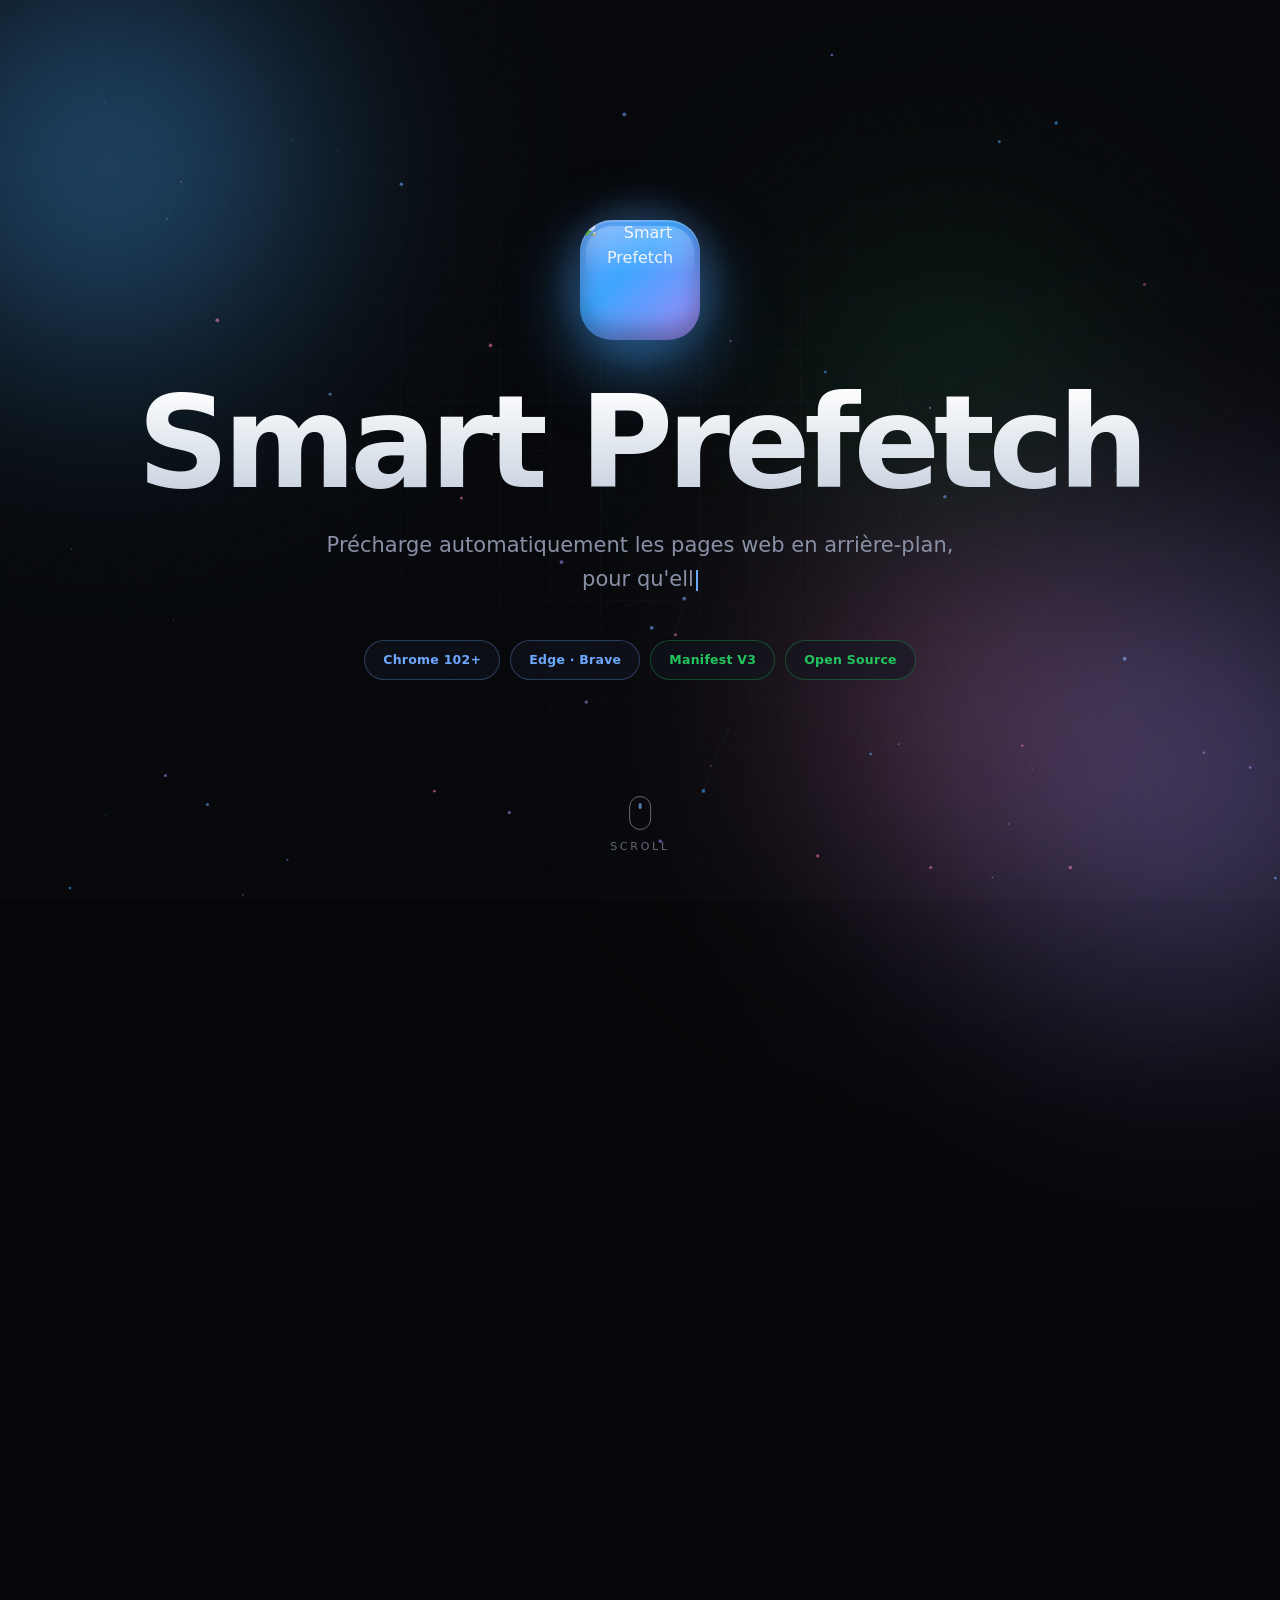
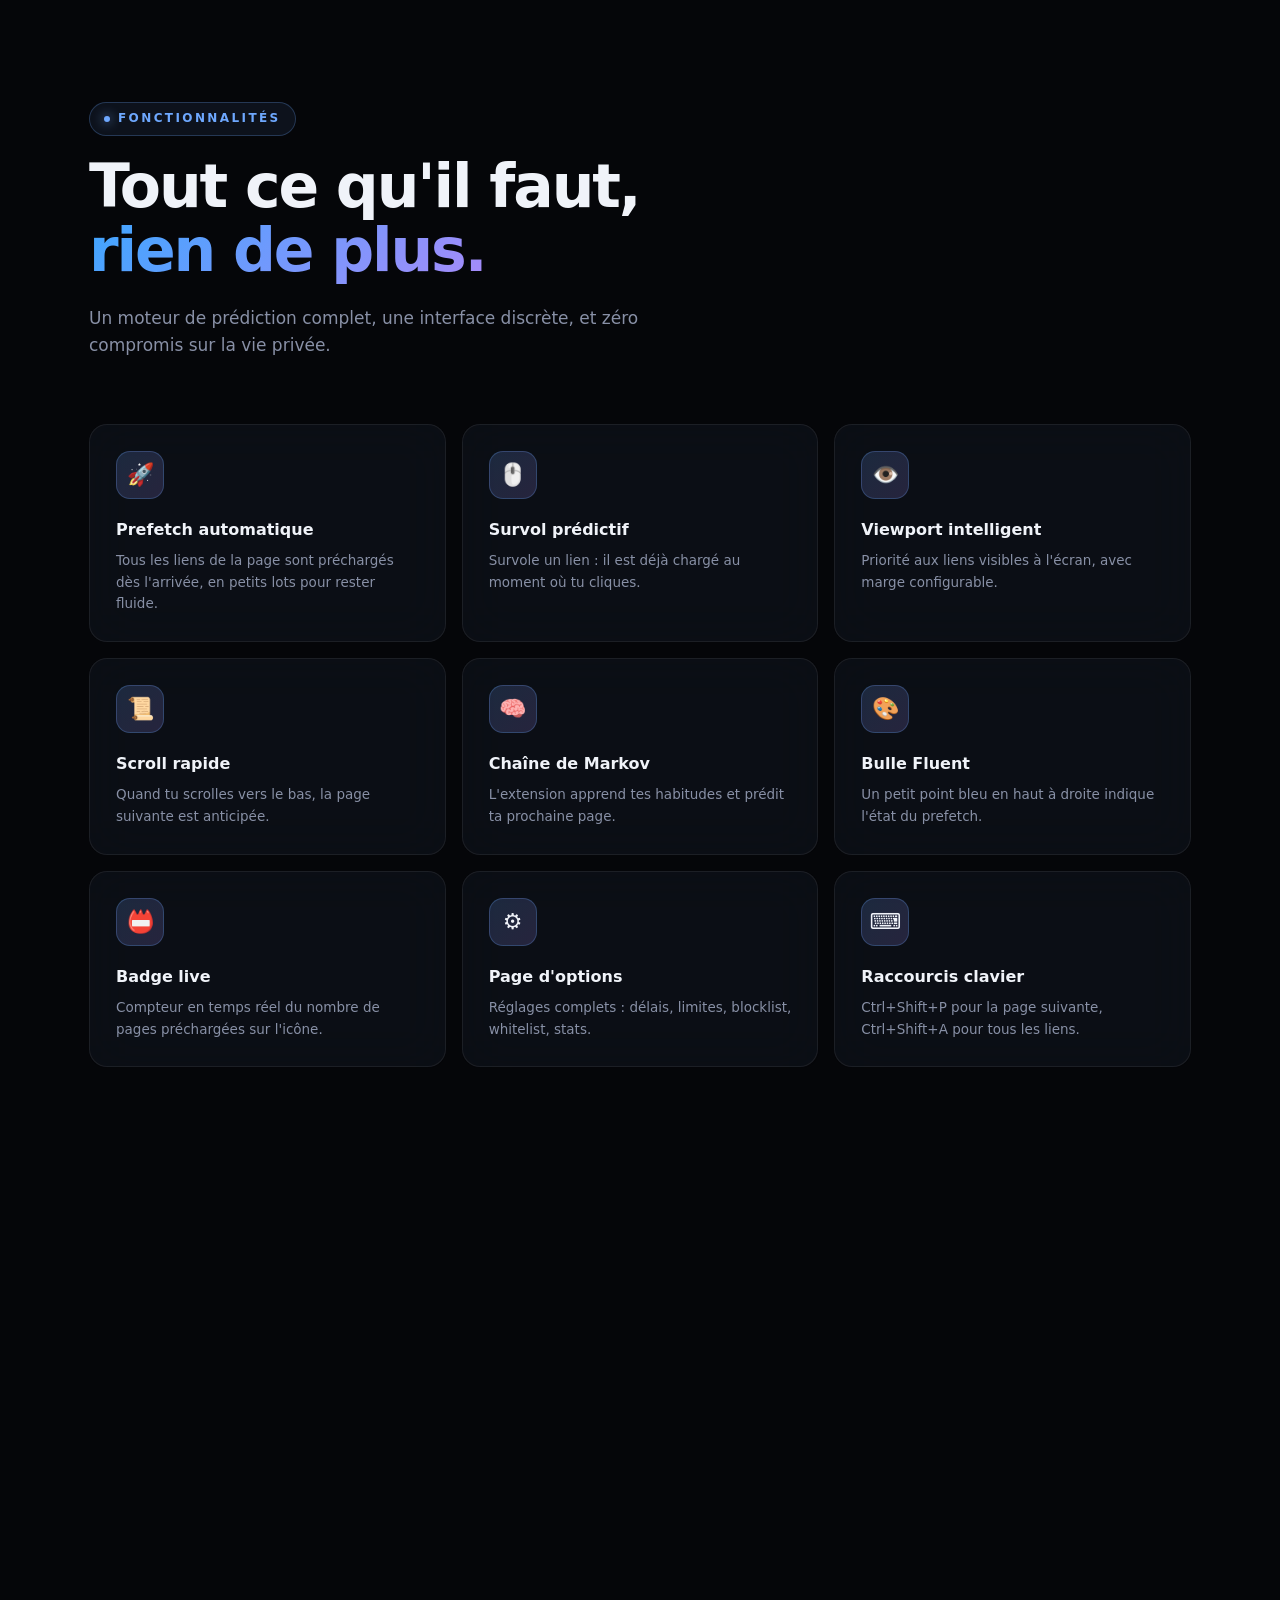
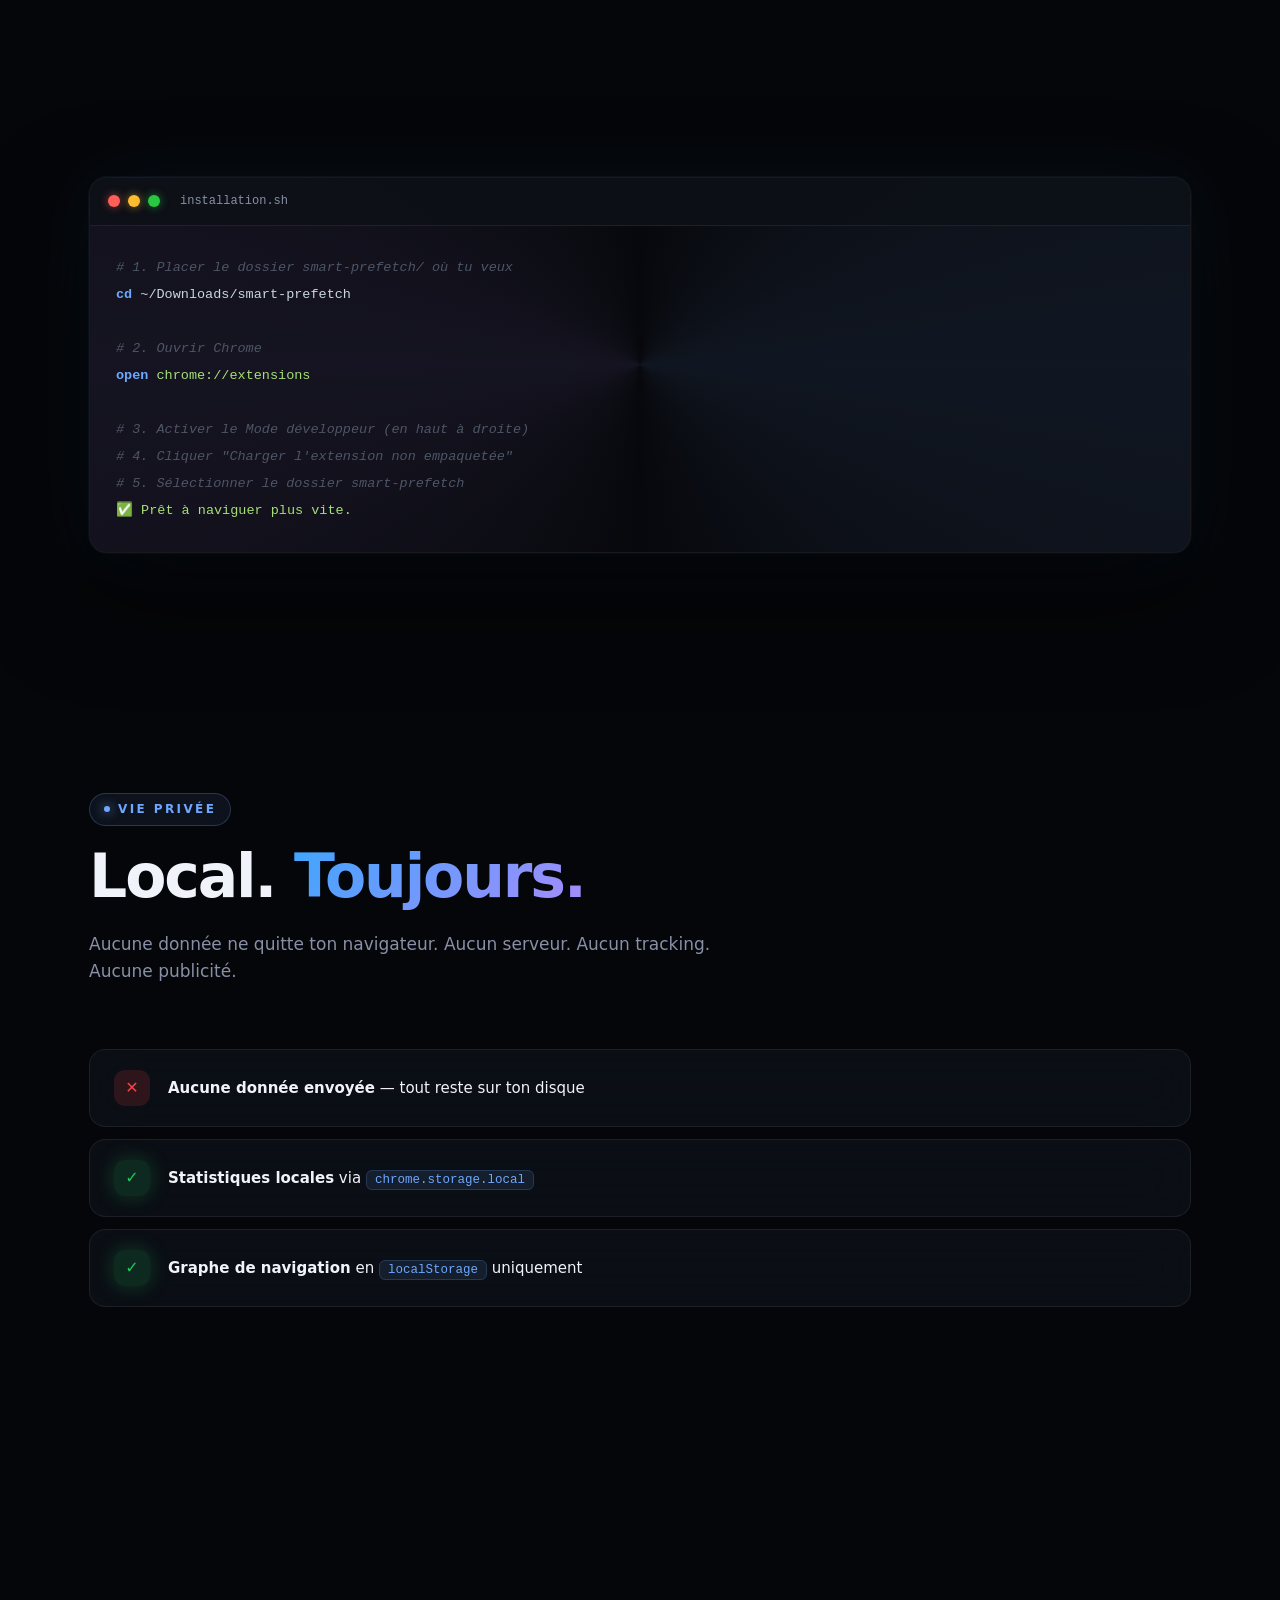
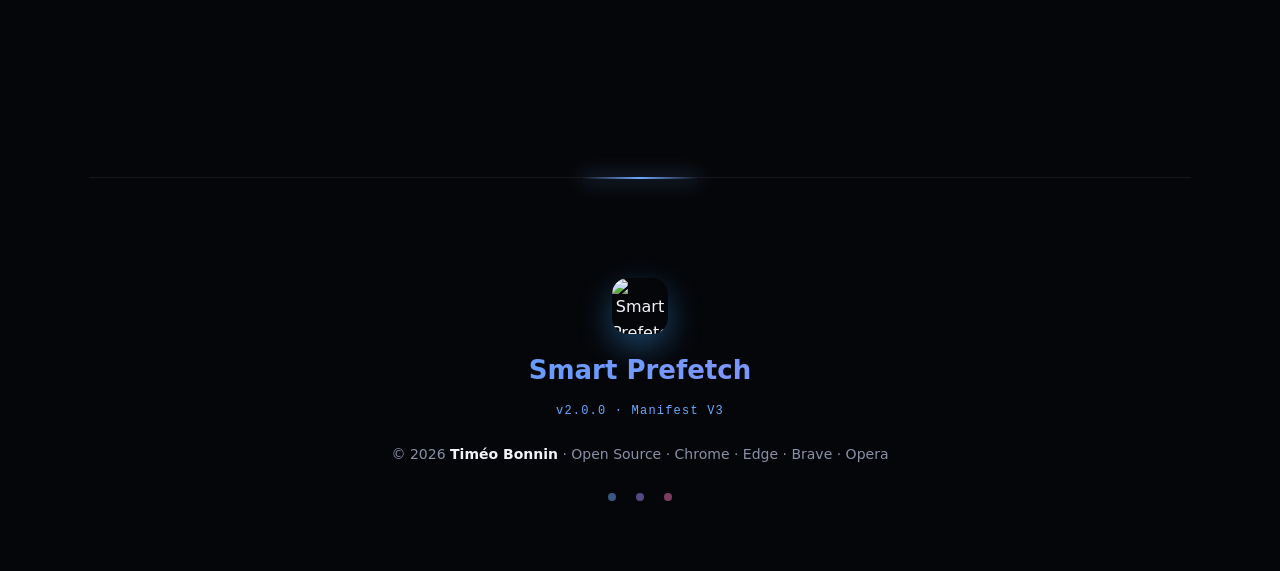
==== commit b915fecb: "Update index.html" ====
--- a/index.html
+++ b/index.html
@@ -4,6 +4,11 @@
 <meta charset="UTF-8">
 <meta name="viewport" content="width=device-width, initial-scale=1.0">
 <title>⚡ Smart Prefetch — Timéo Bonnin</title>
+<link rel="icon" type="image/png" href="icons/icon128.png">
+<link rel="shortcut icon" type="image/png" href="icons/icon128.png">
+<link rel="apple-touch-icon" href="icons/icon128.png">
+<meta property="og:image" content="icons/icon128.png">
+<meta name="theme-color" content="#050609">
 <style>
   * { margin: 0; padding: 0; box-sizing: border-box; }
 
@@ -192,19 +197,28 @@
     width: 120px;
     height: 120px;
     border-radius: 32px;
-    background: linear-gradient(135deg, #6ea8fe 0%, #3ea6ff 40%, #a78bfa 100%);
     display: flex;
     align-items: center;
     justify-content: center;
-    font-size: 64px;
     box-shadow:
-      inset 0 2px 0 rgba(255, 255, 255, 0.4),
+      inset 0 2px 0 rgba(255, 255, 255, 0.2),
       inset 0 -10px 24px rgba(0, 0, 0, 0.35),
       0 24px 70px rgba(62, 166, 255, 0.55),
       0 10px 30px rgba(0, 0, 0, 0.5);
     animation: float 5s ease-in-out infinite;
     transition: transform 0.3s ease-out;
     transform-style: preserve-3d;
+    overflow: hidden;
+    background: linear-gradient(135deg, #6ea8fe 0%, #3ea6ff 40%, #a78bfa 100%);
+  }
+  .logo img {
+    width: 100%;
+    height: 100%;
+    object-fit: cover;
+    display: block;
+    border-radius: 32px;
+    position: relative;
+    z-index: 2;
   }
   @keyframes float {
     0%, 100% { transform: translateY(0) rotate(-3deg); }
@@ -217,6 +231,7 @@
     border-radius: 26px;
     background: linear-gradient(180deg, rgba(255,255,255,0.25), transparent 45%);
     pointer-events: none;
+    z-index: 3;
   }
 
   h1 {
@@ -767,6 +782,19 @@
     box-shadow: 0 0 20px var(--accent);
   }
 
+  .footer-logo {
+    width: 56px;
+    height: 56px;
+    border-radius: 16px;
+    margin: 0 auto 16px;
+    box-shadow:
+      0 12px 32px rgba(62, 166, 255, 0.4),
+      0 4px 12px rgba(0, 0, 0, 0.4);
+    display: block;
+    object-fit: cover;
+    animation: float 4s ease-in-out infinite;
+  }
+
   .footer-brand {
     font-size: 26px;
     font-weight: 800;
@@ -829,7 +857,7 @@
   @media (max-width: 640px) {
     section { padding: 70px 0; }
     .stat-value { font-size: 32px; }
-    .logo { width: 92px; height: 92px; font-size: 48px; }
+    .logo { width: 92px; height: 92px; }
     .code-body { font-size: 12px; padding: 18px; }
     .hero { min-height: 90vh; }
   }
@@ -857,7 +885,9 @@
   <section class="hero">
     <div class="logo-wrap">
       <div class="logo-halo"></div>
-      <div class="logo">⚡</div>
+      <div class="logo">
+        <img src="icons/icon128.png" alt="Smart Prefetch">
+      </div>
     </div>
 
     <h1>Smart Prefetch</h1>
@@ -1063,7 +1093,8 @@
 
   <!-- ═══════════ FOOTER ═══════════ -->
   <footer>
-    <div class="footer-brand">⚡ Smart Prefetch</div>
+    <img class="footer-logo" src="icons/icon128.png" alt="Smart Prefetch">
+    <div class="footer-brand">Smart Prefetch</div>
     <div class="footer-ver">v2.0.0 · Manifest V3</div>
     <div class="footer-author">
       © 2026 <strong>Timéo Bonnin</strong> · Open Source · Chrome · Edge · Brave · Opera
@@ -1163,7 +1194,7 @@
 setTimeout(type, 900);
 
 /* ═══════════════════════════════════════════════════════
-   3. SCROLL : APPARITION, COMPTEURS, PROGRESS, PARALLAX
+   3. SCROLL
    ═══════════════════════════════════════════════════════ */
 const progress = document.getElementById('progress');
 
@@ -1221,7 +1252,7 @@
 }, { passive: true });
 
 /* ═══════════════════════════════════════════════════════
-   4. LUMIÈRE QUI SUIT LA SOURIS SUR LES CARTES
+   4. LUMIÈRE SUR LES CARTES
    ═══════════════════════════════════════════════════════ */
 document.querySelectorAll(".feature, .stat-card").forEach((card) => {
   card.addEventListener("pointermove", (e) => {
@@ -1232,7 +1263,7 @@
 });
 
 /* ═══════════════════════════════════════════════════════
-   5. LOGO 3D : SUIT LA SOURIS
+   5. LOGO 3D
    ═══════════════════════════════════════════════════════ */
 const logo = document.querySelector(".logo");
 document.addEventListener("pointermove", (e) => {
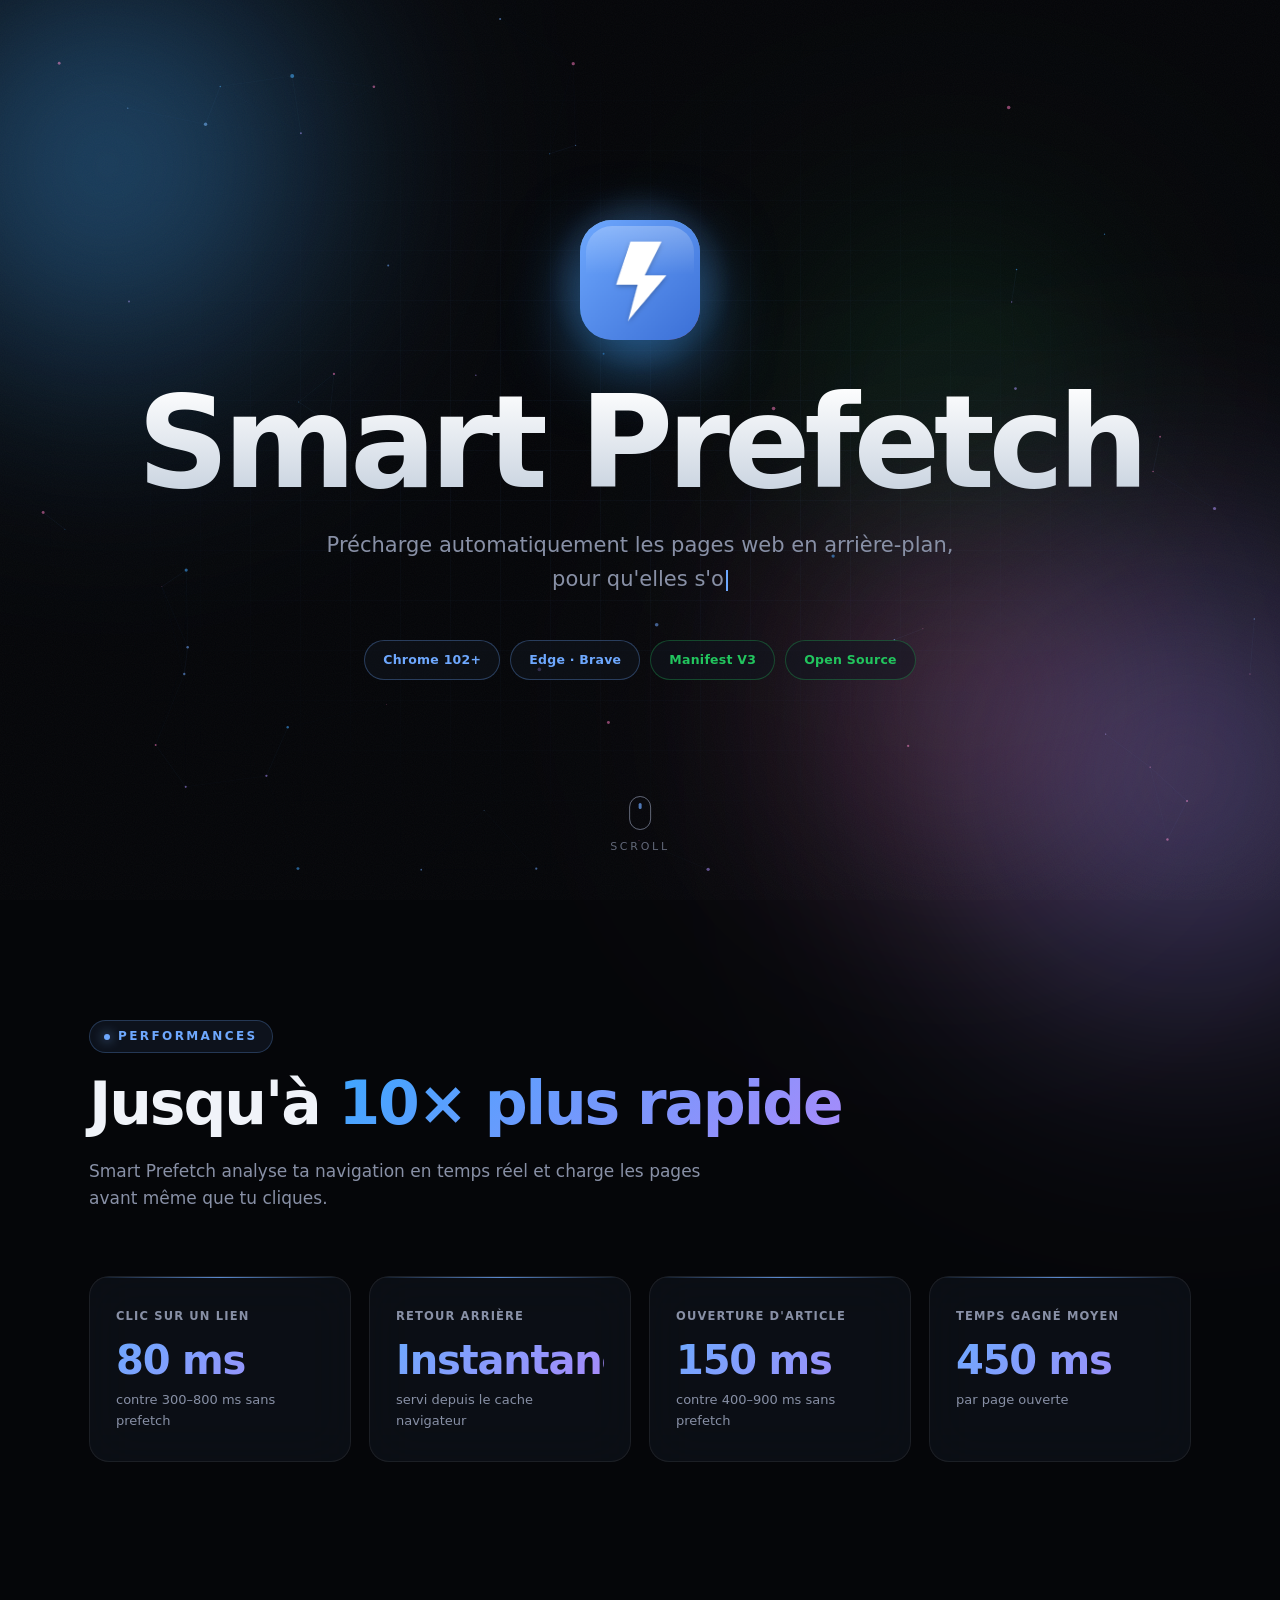
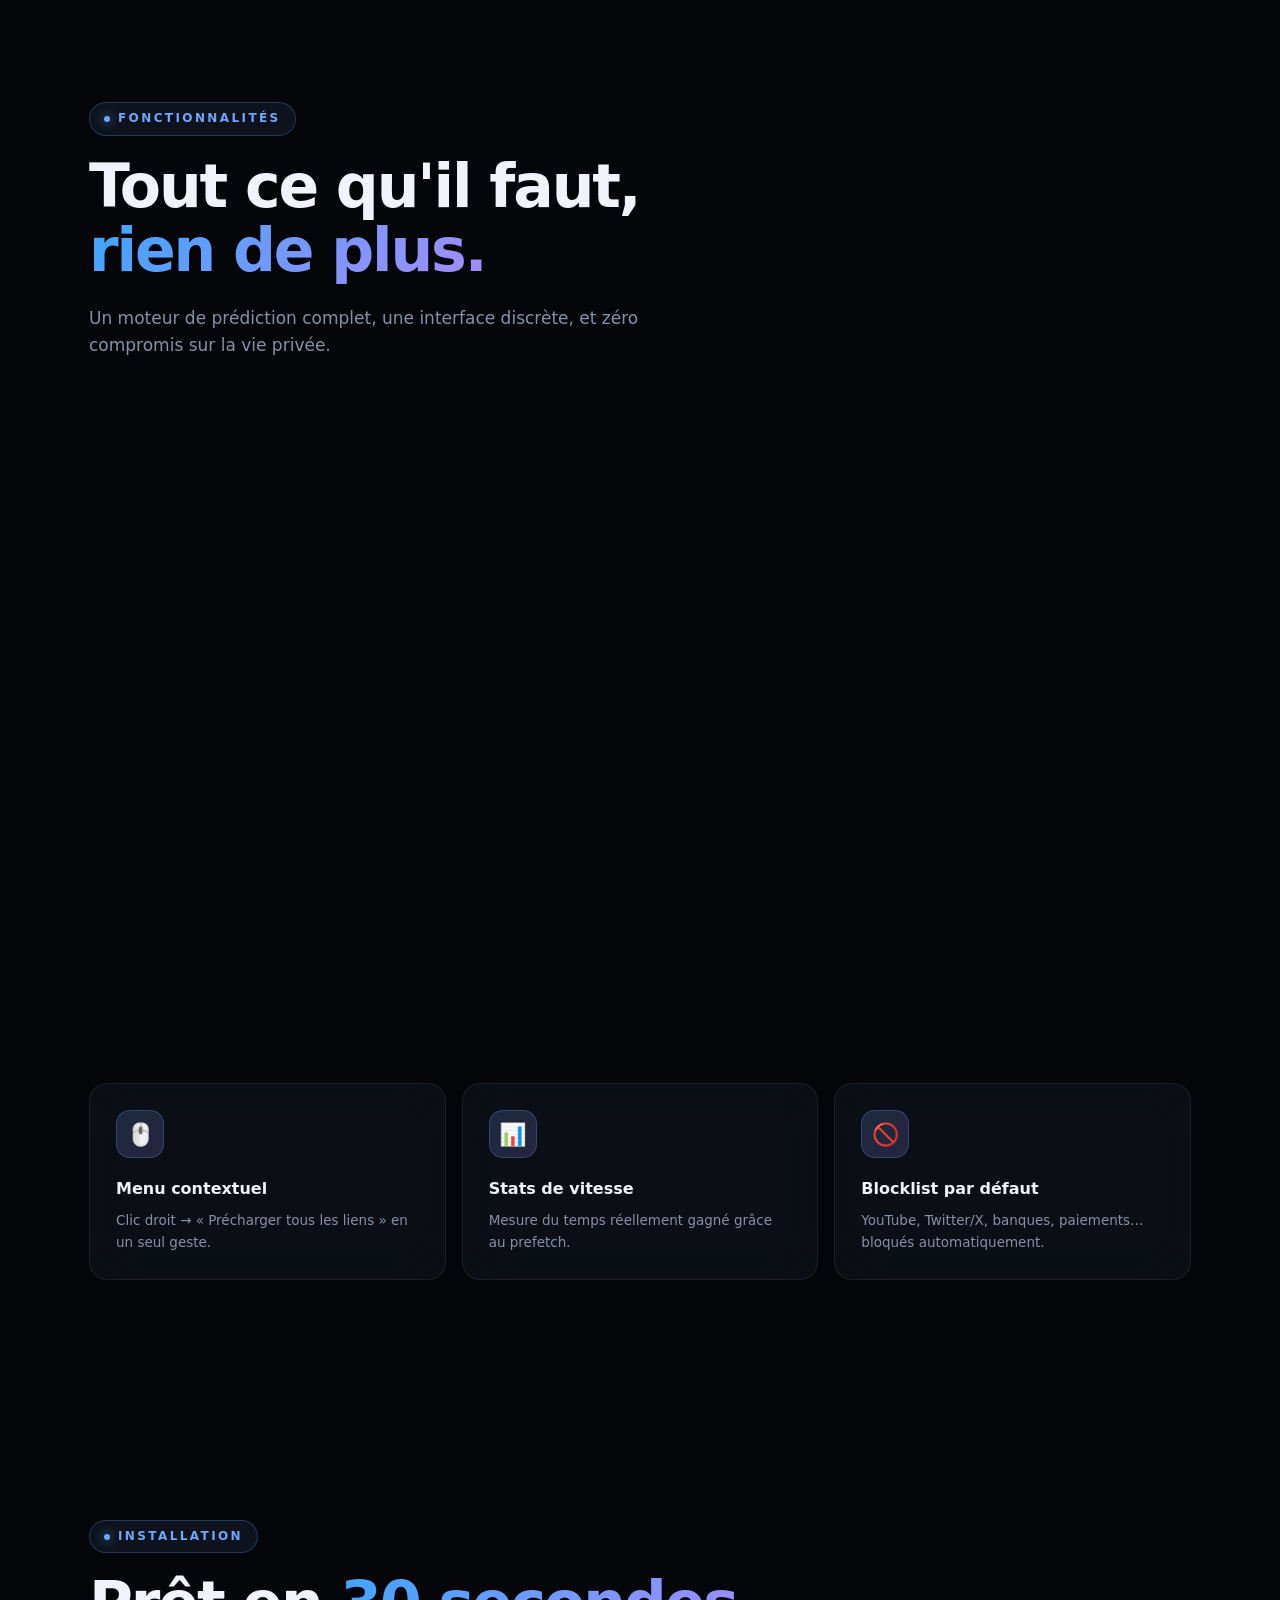
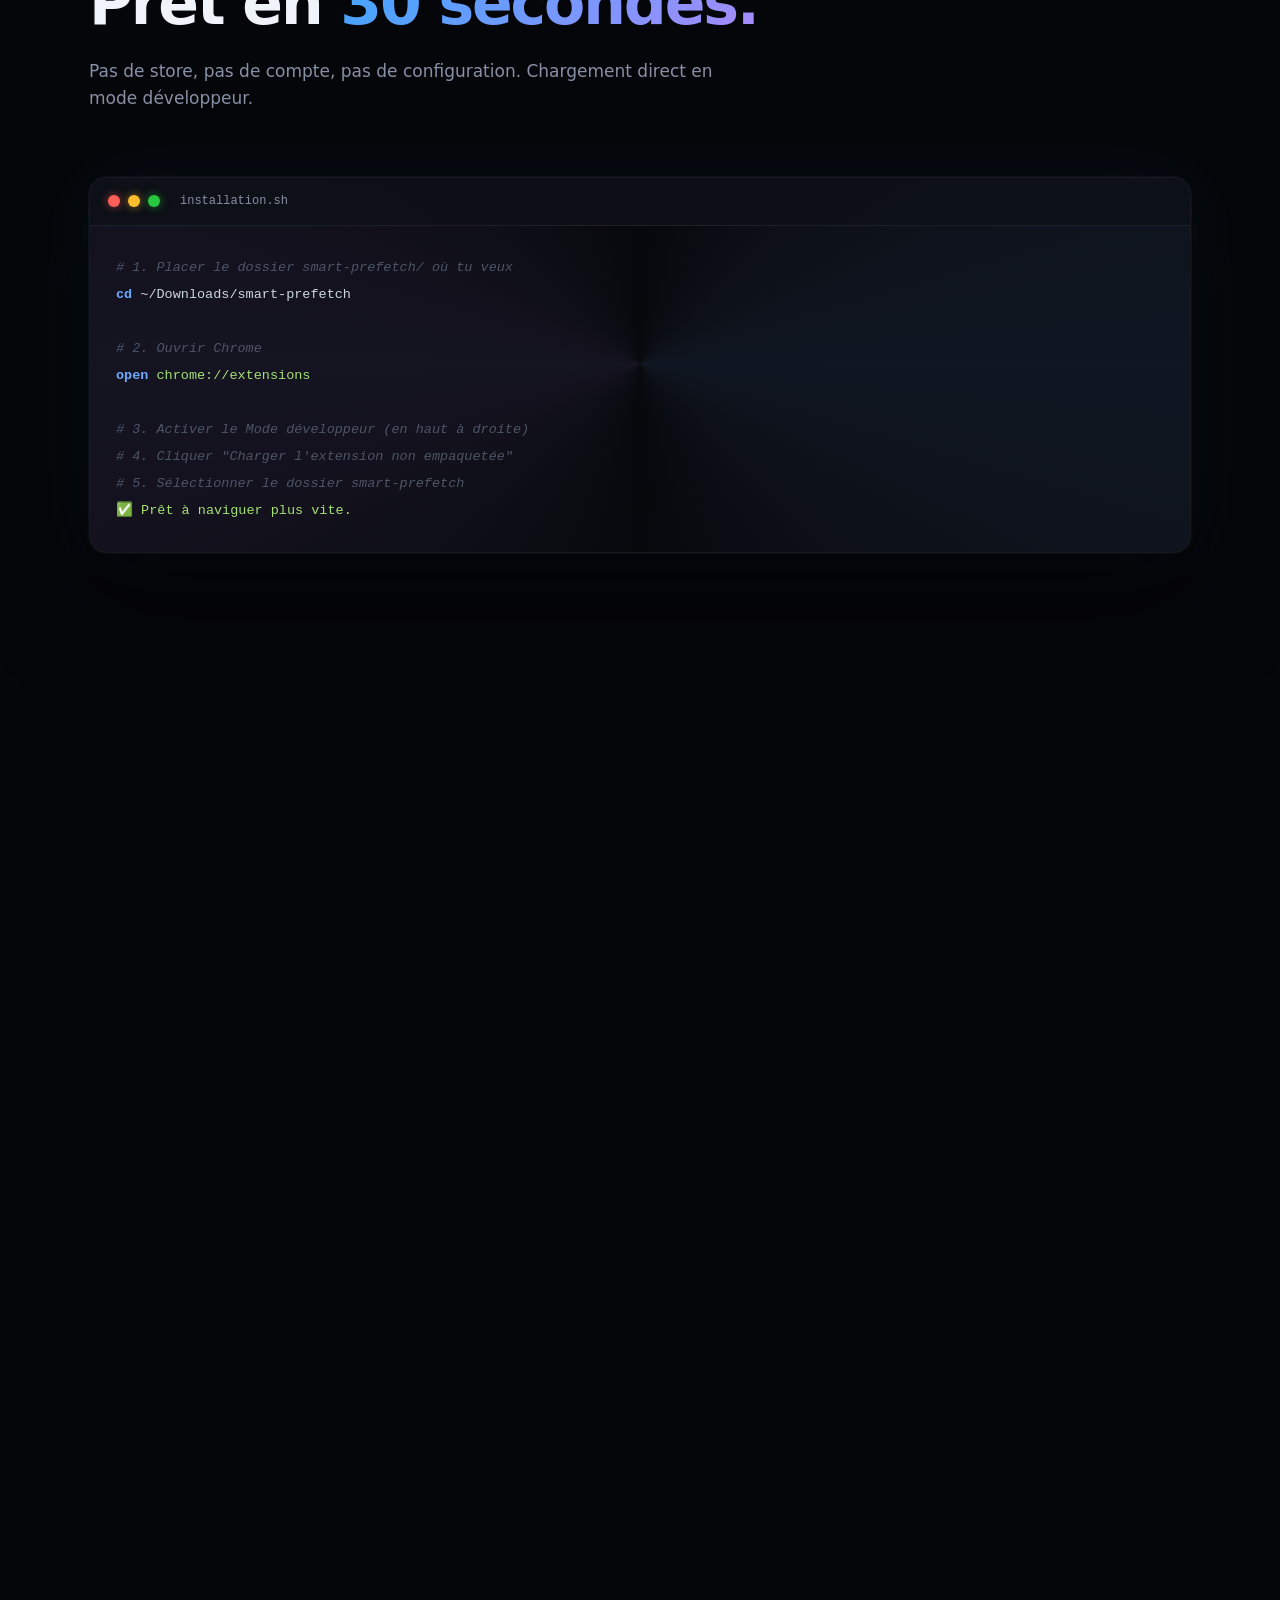
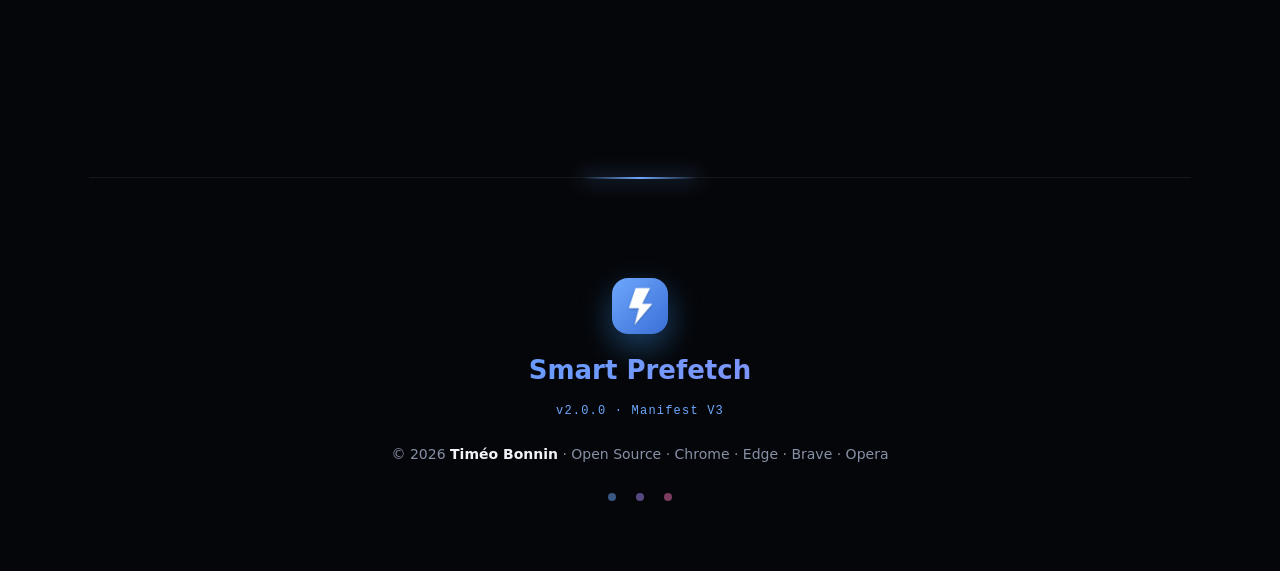
==== commit 201593b8: "Update icon paths in index.html" ====
--- a/index.html
+++ b/index.html
@@ -4,10 +4,10 @@
 <meta charset="UTF-8">
 <meta name="viewport" content="width=device-width, initial-scale=1.0">
 <title>⚡ Smart Prefetch — Timéo Bonnin</title>
-<link rel="icon" type="image/png" href="icons/icon128.png">
-<link rel="shortcut icon" type="image/png" href="icons/icon128.png">
-<link rel="apple-touch-icon" href="icons/icon128.png">
-<meta property="og:image" content="icons/icon128.png">
+<link rel="icon" type="image/png" href="icon128.png">
+<link rel="shortcut icon" type="image/png" href="icon128.png">
+<link rel="apple-touch-icon" href="icon128.png">
+<meta property="og:image" content="icon128.png">
 <meta name="theme-color" content="#050609">
 <style>
   * { margin: 0; padding: 0; box-sizing: border-box; }
@@ -886,7 +886,7 @@
     <div class="logo-wrap">
       <div class="logo-halo"></div>
       <div class="logo">
-        <img src="icons/icon128.png" alt="Smart Prefetch">
+        <img src="icon128.png" alt="Smart Prefetch">
       </div>
     </div>
 
@@ -1093,7 +1093,7 @@
 
   <!-- ═══════════ FOOTER ═══════════ -->
   <footer>
-    <img class="footer-logo" src="icons/icon128.png" alt="Smart Prefetch">
+    <img class="footer-logo" src="icon128.png" alt="Smart Prefetch">
     <div class="footer-brand">Smart Prefetch</div>
     <div class="footer-ver">v2.0.0 · Manifest V3</div>
     <div class="footer-author">
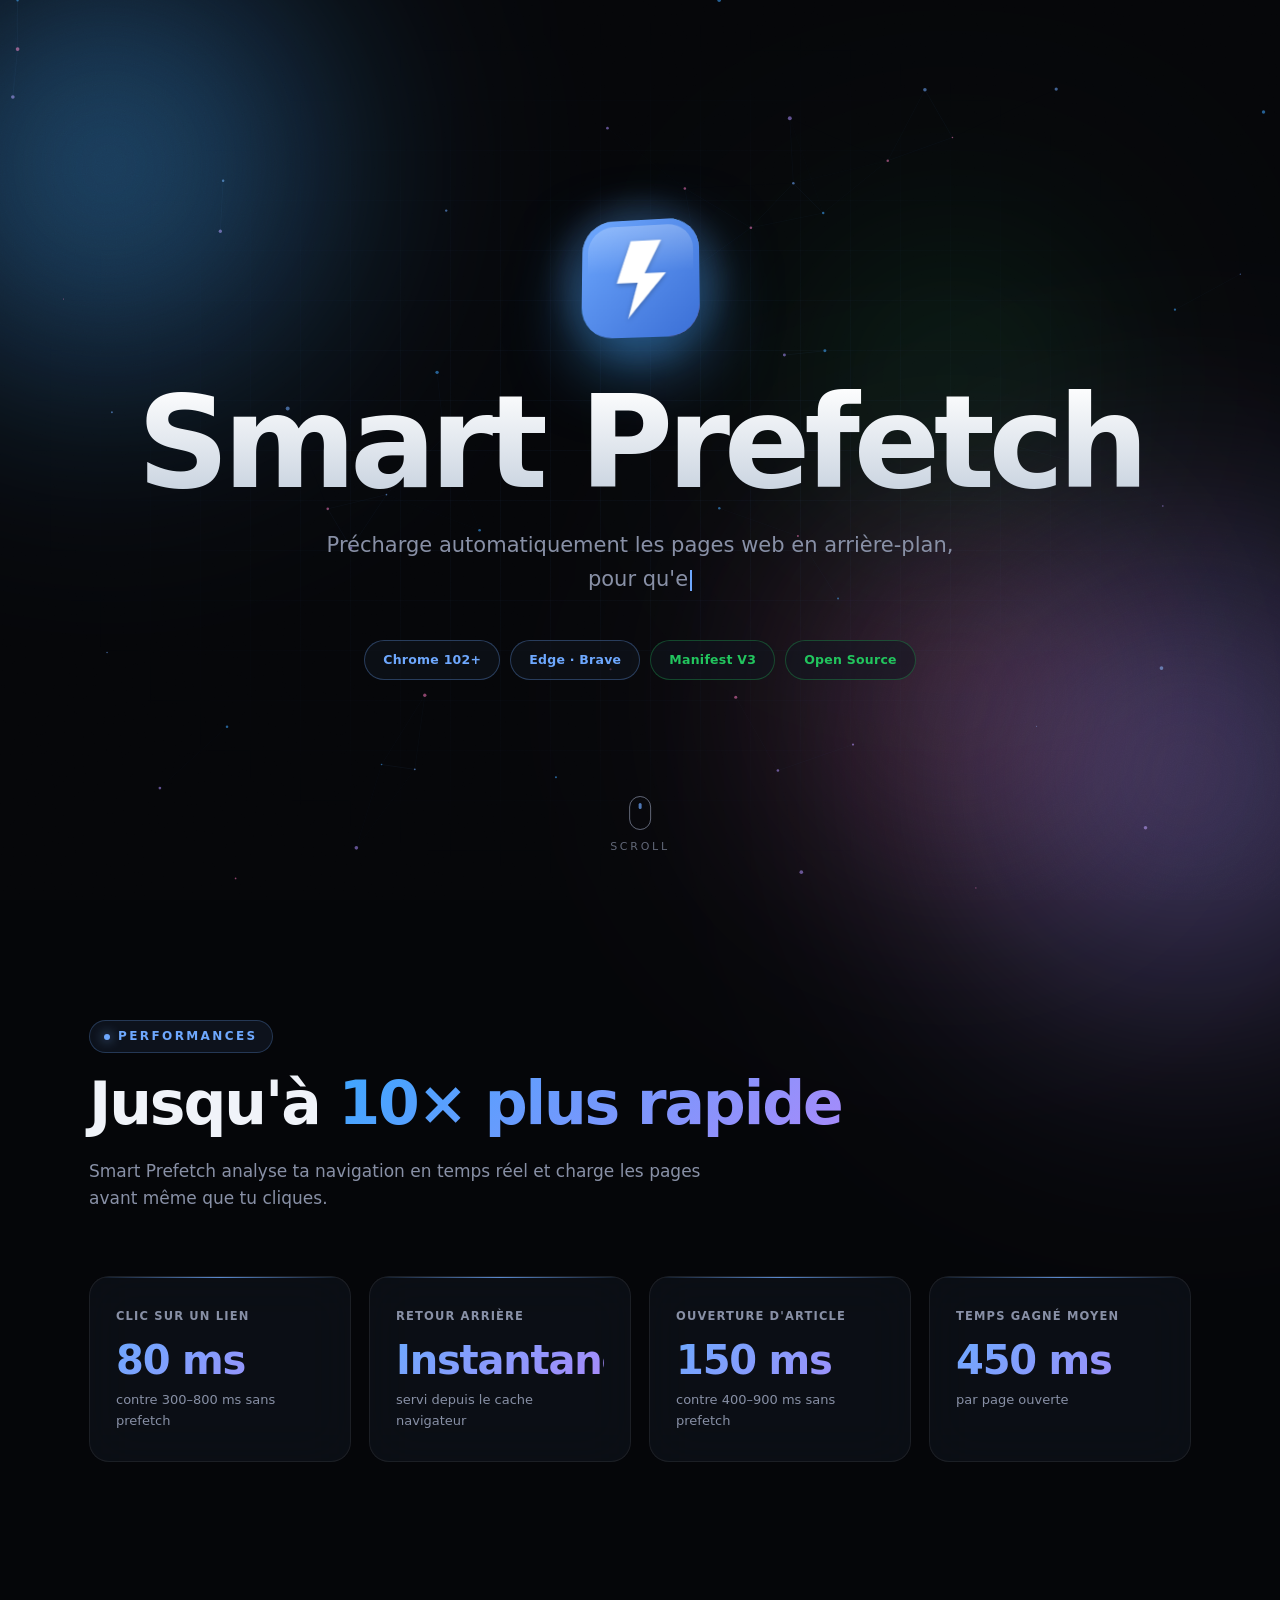
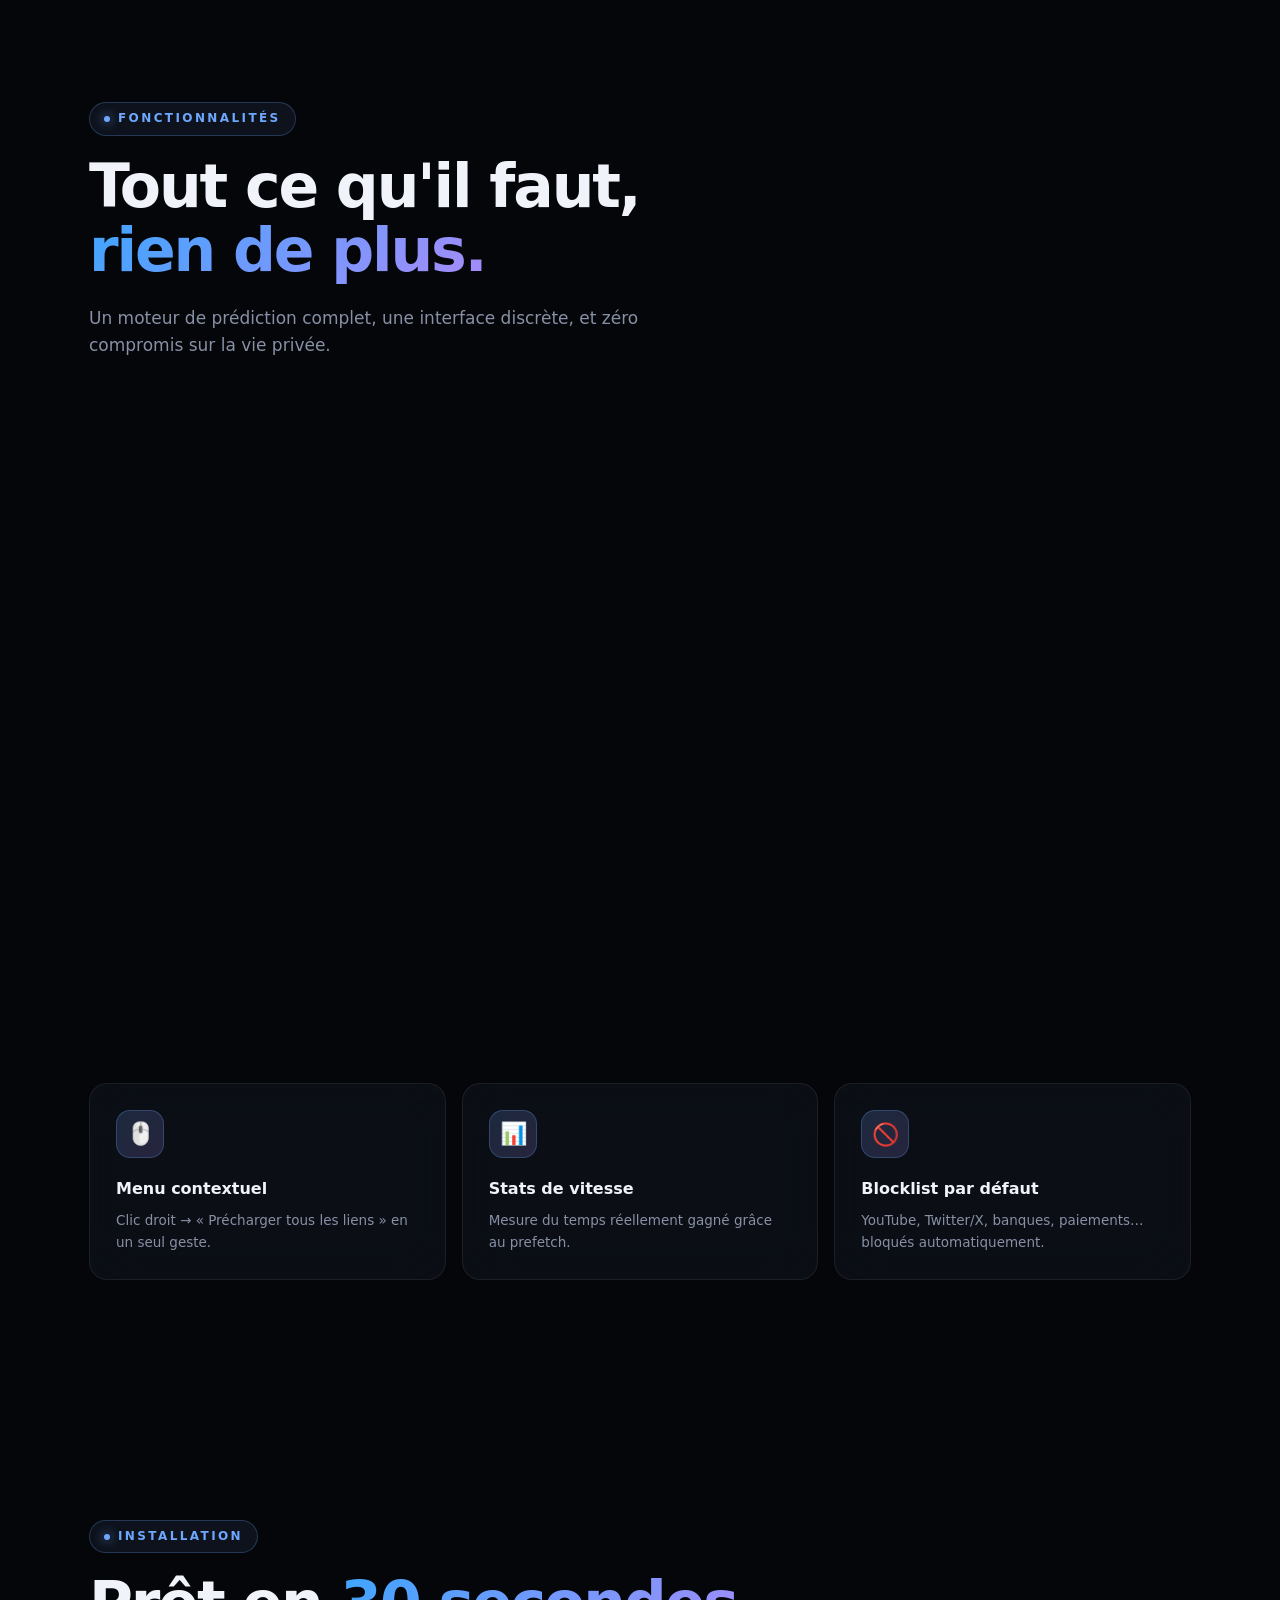
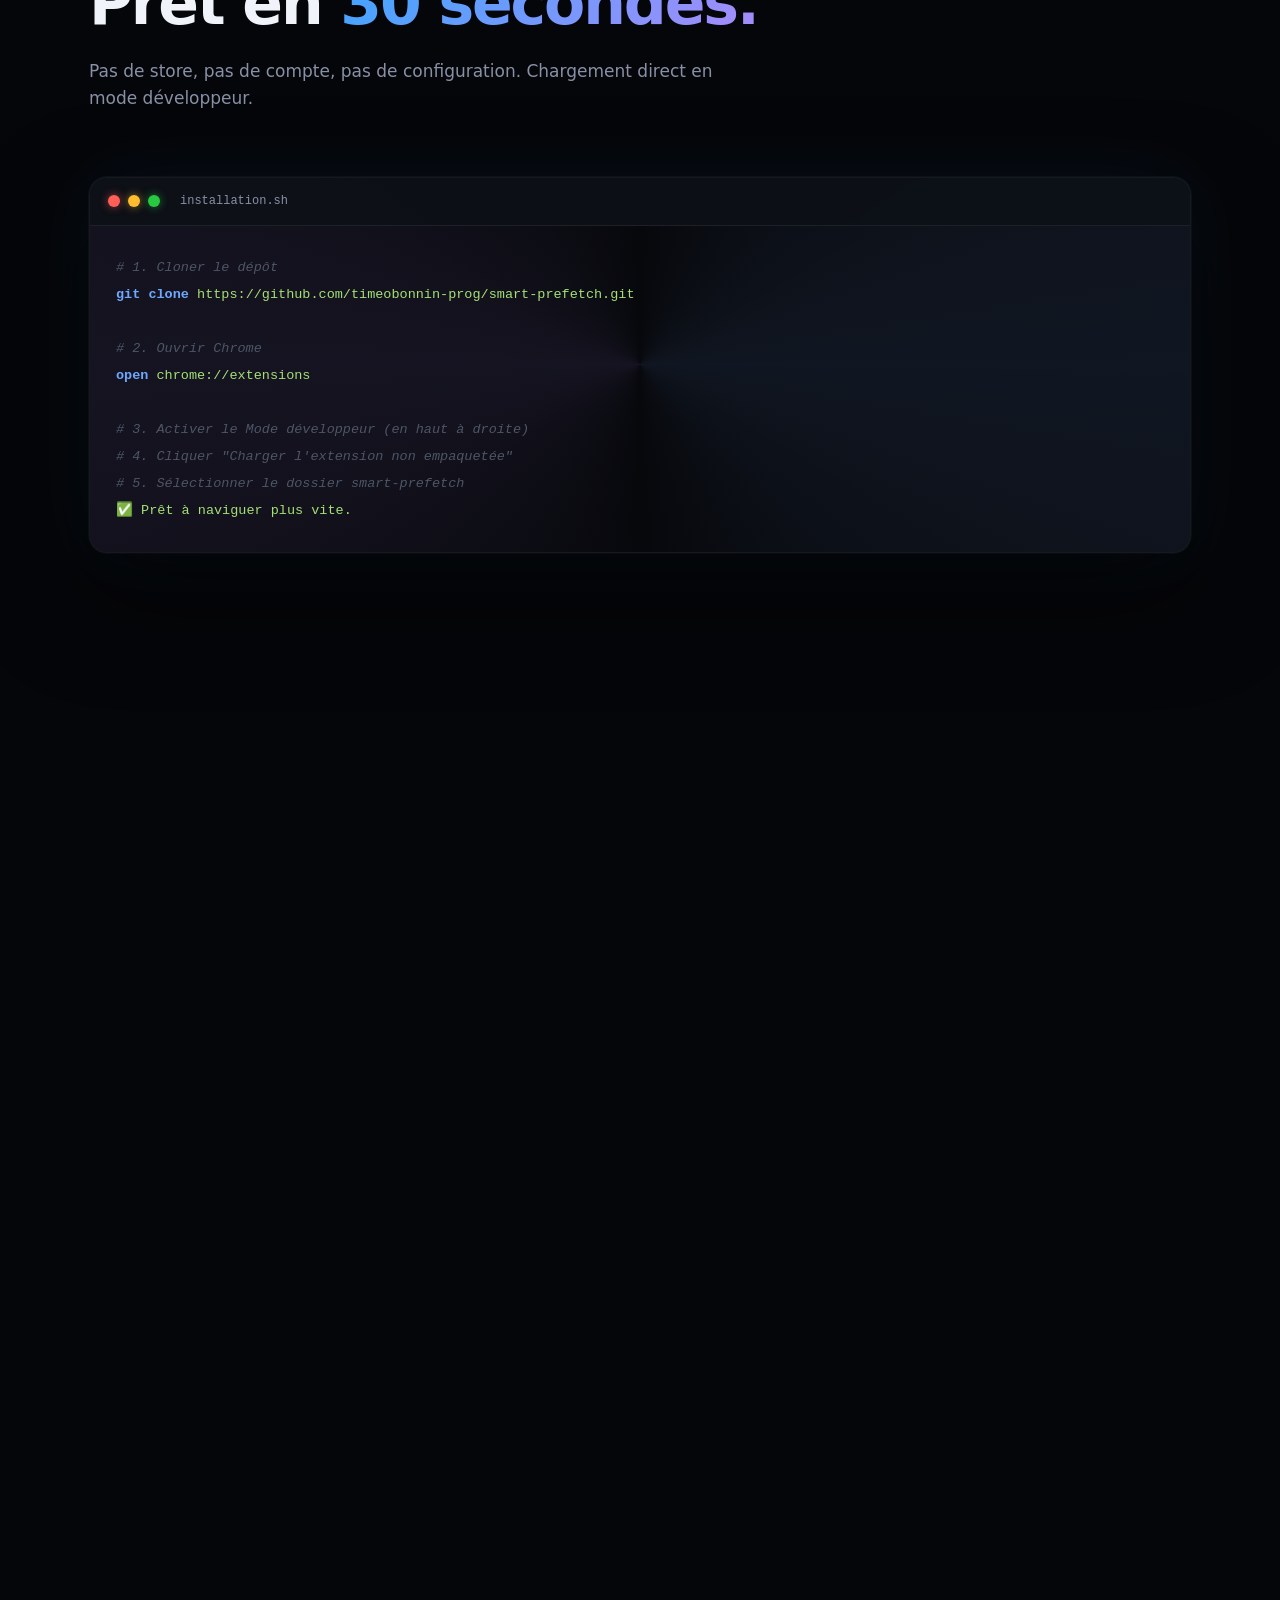
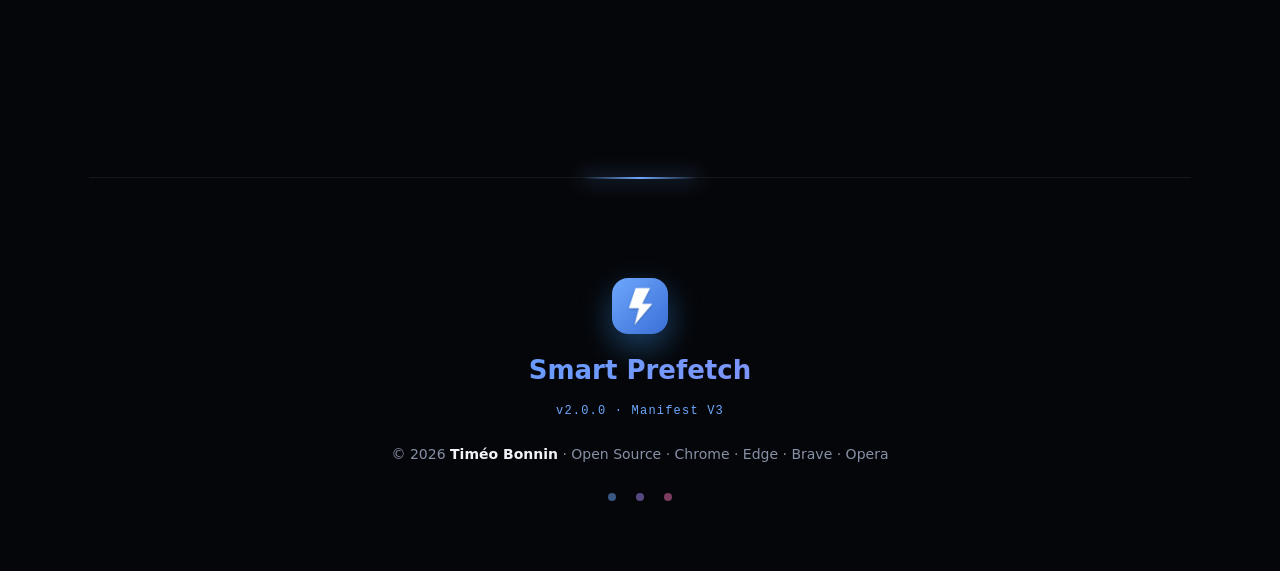
==== commit 4dec9b93: "Update index.html" ====
--- a/index.html
+++ b/index.html
@@ -4,17 +4,16 @@
 <meta charset="UTF-8">
 <meta name="viewport" content="width=device-width, initial-scale=1.0">
 <title>⚡ Smart Prefetch — Timéo Bonnin</title>
-<link rel="icon" type="image/png" href="icon128.png">
-<link rel="shortcut icon" type="image/png" href="icon128.png">
-<link rel="apple-touch-icon" href="icon128.png">
-<meta property="og:image" content="icon128.png">
+<link rel="icon" type="image/png" href="icons/icon128.png">
+<link rel="shortcut icon" type="image/png" href="icons/icon128.png">
+<link rel="apple-touch-icon" href="icons/icon128.png">
+<meta property="og:image" content="icons/icon128.png">
 <meta name="theme-color" content="#050609">
 <style>
   * { margin: 0; padding: 0; box-sizing: border-box; }
 
   :root {
     --bg: #050609;
-    --bg-2: #0a0c12;
     --card: rgba(18, 22, 32, 0.55);
     --border: rgba(255, 255, 255, 0.07);
     --border-hi: rgba(110, 168, 254, 0.5);
@@ -39,6 +38,20 @@
     line-height: 1.6;
     overflow-x: hidden;
     -webkit-font-smoothing: antialiased;
+    position: relative;
+  }
+
+  /* ═══════════ FOND GRANULÉ (statique, subtil) ═══════════ */
+  body::after {
+    content: "";
+    position: fixed;
+    inset: 0;
+    pointer-events: none;
+    z-index: 1;
+    opacity: 0.10;
+    mix-blend-mode: overlay;
+    background-image: url("data:image/svg+xml;utf8,<svg xmlns='http://www.w3.org/2000/svg' width='300' height='300'><filter id='grain'><feTurbulence type='fractalNoise' baseFrequency='0.9' numOctaves='4' stitchTiles='stitch' seed='3'/><feColorMatrix type='saturate' values='0'/></filter><rect width='100%25' height='100%25' filter='url(%23grain)'/></svg>");
+    background-size: 300px 300px;
   }
 
   /* ═══════════ PROGRESS SCROLL ═══════════ */
@@ -132,23 +145,6 @@
   @keyframes orb4 {
     0%, 100% { transform: translate(0, 0) scale(1); }
     50%      { transform: translate(-80px, 120px) scale(1.15); }
-  }
-
-  .noise {
-    position: fixed;
-    inset: 0;
-    z-index: 1;
-    pointer-events: none;
-    opacity: 0.035;
-    background-image: url("data:image/svg+xml;utf8,<svg xmlns='http://www.w3.org/2000/svg' width='120' height='120'><filter id='n'><feTurbulence type='fractalNoise' baseFrequency='0.9' numOctaves='3' /></filter><rect width='100%25' height='100%25' filter='url(%23n)' opacity='1'/></svg>");
-    animation: grain 0.8s steps(6) infinite;
-  }
-  @keyframes grain {
-    0%, 100% { transform: translate(0, 0); }
-    20%      { transform: translate(-3%, 2%); }
-    40%      { transform: translate(2%, -3%); }
-    60%      { transform: translate(-2%, -2%); }
-    80%      { transform: translate(3%, 1%); }
   }
 
   /* ═══════════ LAYOUT ═══════════ */
@@ -568,7 +564,6 @@
     font-size: 22px;
     margin-bottom: 18px;
     transition: all 0.4s cubic-bezier(.16,1,.3,1);
-    position: relative;
   }
   .feature:hover .feature-icon {
     transform: scale(1.15) rotate(-8deg);
@@ -639,8 +634,7 @@
     position: relative;
     z-index: 1;
   }
-  .dot { width: 12px; height: 12px; border-radius: 50%; transition: transform 0.2s; }
-  .dot:hover { transform: scale(1.3); }
+  .dot { width: 12px; height: 12px; border-radius: 50%; }
   .dot.r { background: #ff5f57; box-shadow: 0 0 8px rgba(255,95,87,0.6); }
   .dot.y { background: #febc2e; box-shadow: 0 0 8px rgba(254,188,46,0.6); }
   .dot.g { background: #28c840; box-shadow: 0 0 8px rgba(40,200,64,0.6); }
@@ -877,7 +871,6 @@
 <div class="bg-orb orb-2"></div>
 <div class="bg-orb orb-3"></div>
 <div class="bg-orb orb-4"></div>
-<div class="noise"></div>
 
 <main>
 
@@ -886,7 +879,7 @@
     <div class="logo-wrap">
       <div class="logo-halo"></div>
       <div class="logo">
-        <img src="icon128.png" alt="Smart Prefetch">
+        <img src="icons/icon128.png" alt="Smart Prefetch">
       </div>
     </div>
 
@@ -1038,8 +1031,8 @@
         <span class="code-title">installation.sh</span>
       </div>
       <div class="code-body">
-<div class="code-line"><span class="c"># 1. Placer le dossier smart-prefetch/ où tu veux</span></div>
-<div class="code-line"><span class="k">cd</span> ~/Downloads/smart-prefetch</div>
+<div class="code-line"><span class="c"># 1. Cloner le dépôt</span></div>
+<div class="code-line"><span class="k">git clone</span> <span class="s">https://github.com/timeobonnin-prog/smart-prefetch.git</span></div>
 <div class="code-line">&nbsp;</div>
 <div class="code-line"><span class="c"># 2. Ouvrir Chrome</span></div>
 <div class="code-line"><span class="k">open</span> <span class="s">chrome://extensions</span></div>
@@ -1093,7 +1086,7 @@
 
   <!-- ═══════════ FOOTER ═══════════ -->
   <footer>
-    <img class="footer-logo" src="icon128.png" alt="Smart Prefetch">
+    <img class="footer-logo" src="icons/icon128.png" alt="Smart Prefetch">
     <div class="footer-brand">Smart Prefetch</div>
     <div class="footer-ver">v2.0.0 · Manifest V3</div>
     <div class="footer-author">
@@ -1194,7 +1187,7 @@
 setTimeout(type, 900);
 
 /* ═══════════════════════════════════════════════════════
-   3. SCROLL
+   3. SCROLL : APPARITION, COMPTEURS, PROGRESS, PARALLAX
    ═══════════════════════════════════════════════════════ */
 const progress = document.getElementById('progress');
 
@@ -1252,7 +1245,7 @@
 }, { passive: true });
 
 /* ═══════════════════════════════════════════════════════
-   4. LUMIÈRE SUR LES CARTES
+   4. LUMIÈRE QUI SUIT LA SOURIS SUR LES CARTES
    ═══════════════════════════════════════════════════════ */
 document.querySelectorAll(".feature, .stat-card").forEach((card) => {
   card.addEventListener("pointermove", (e) => {
@@ -1263,7 +1256,7 @@
 });
 
 /* ═══════════════════════════════════════════════════════
-   5. LOGO 3D
+   5. LOGO 3D : SUIT LA SOURIS
    ═══════════════════════════════════════════════════════ */
 const logo = document.querySelector(".logo");
 document.addEventListener("pointermove", (e) => {
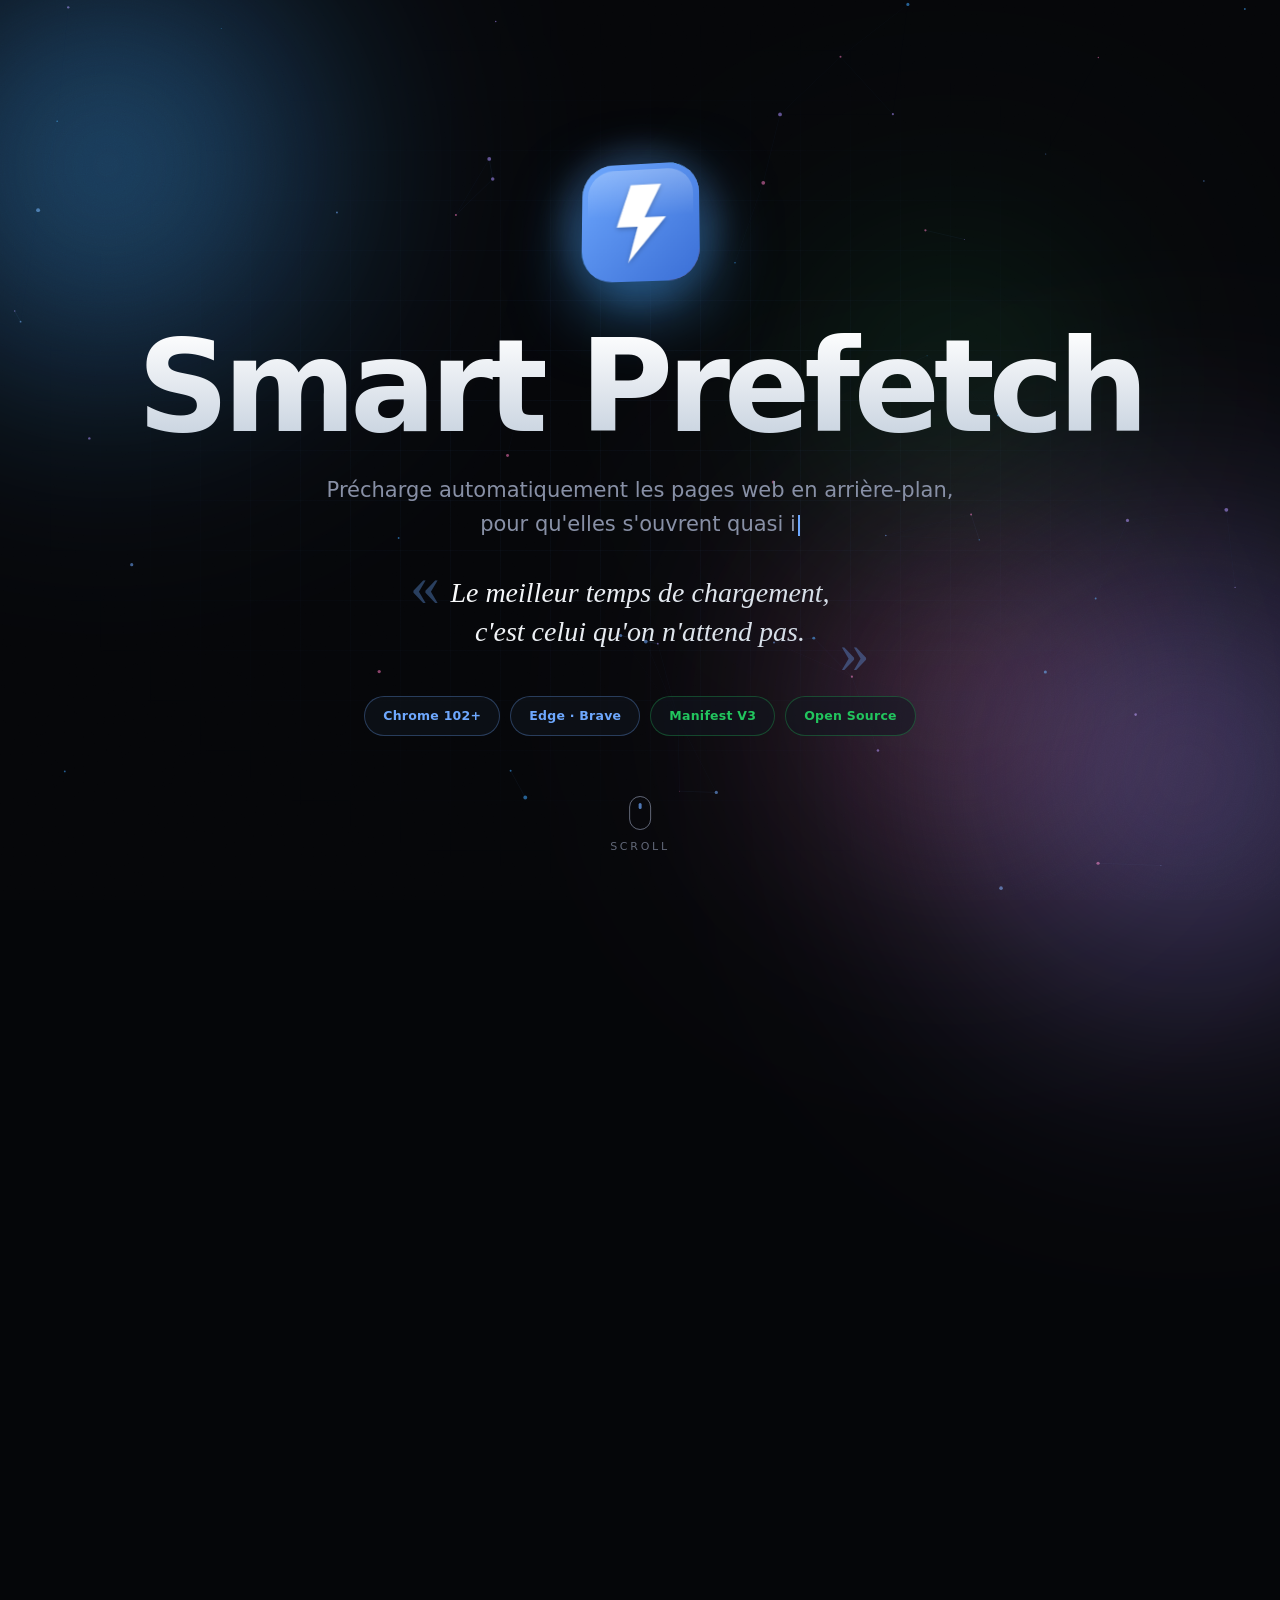
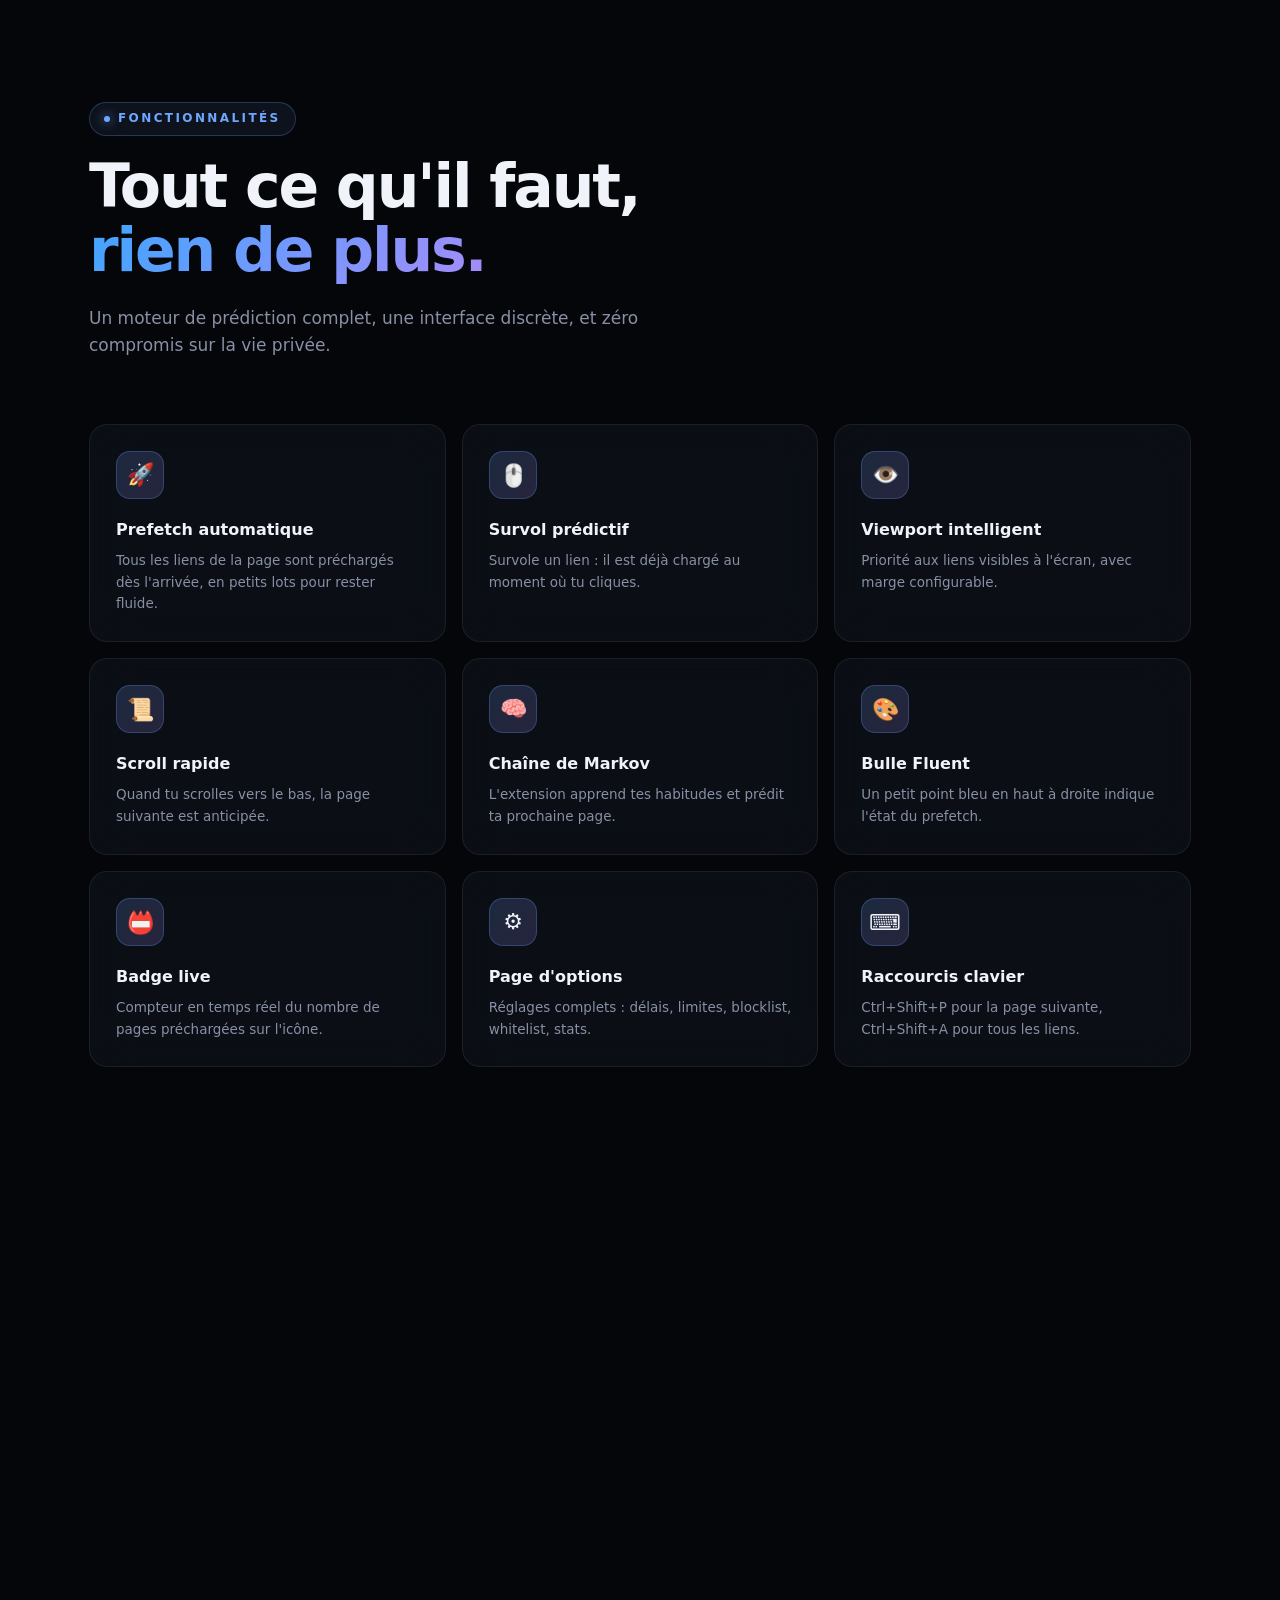
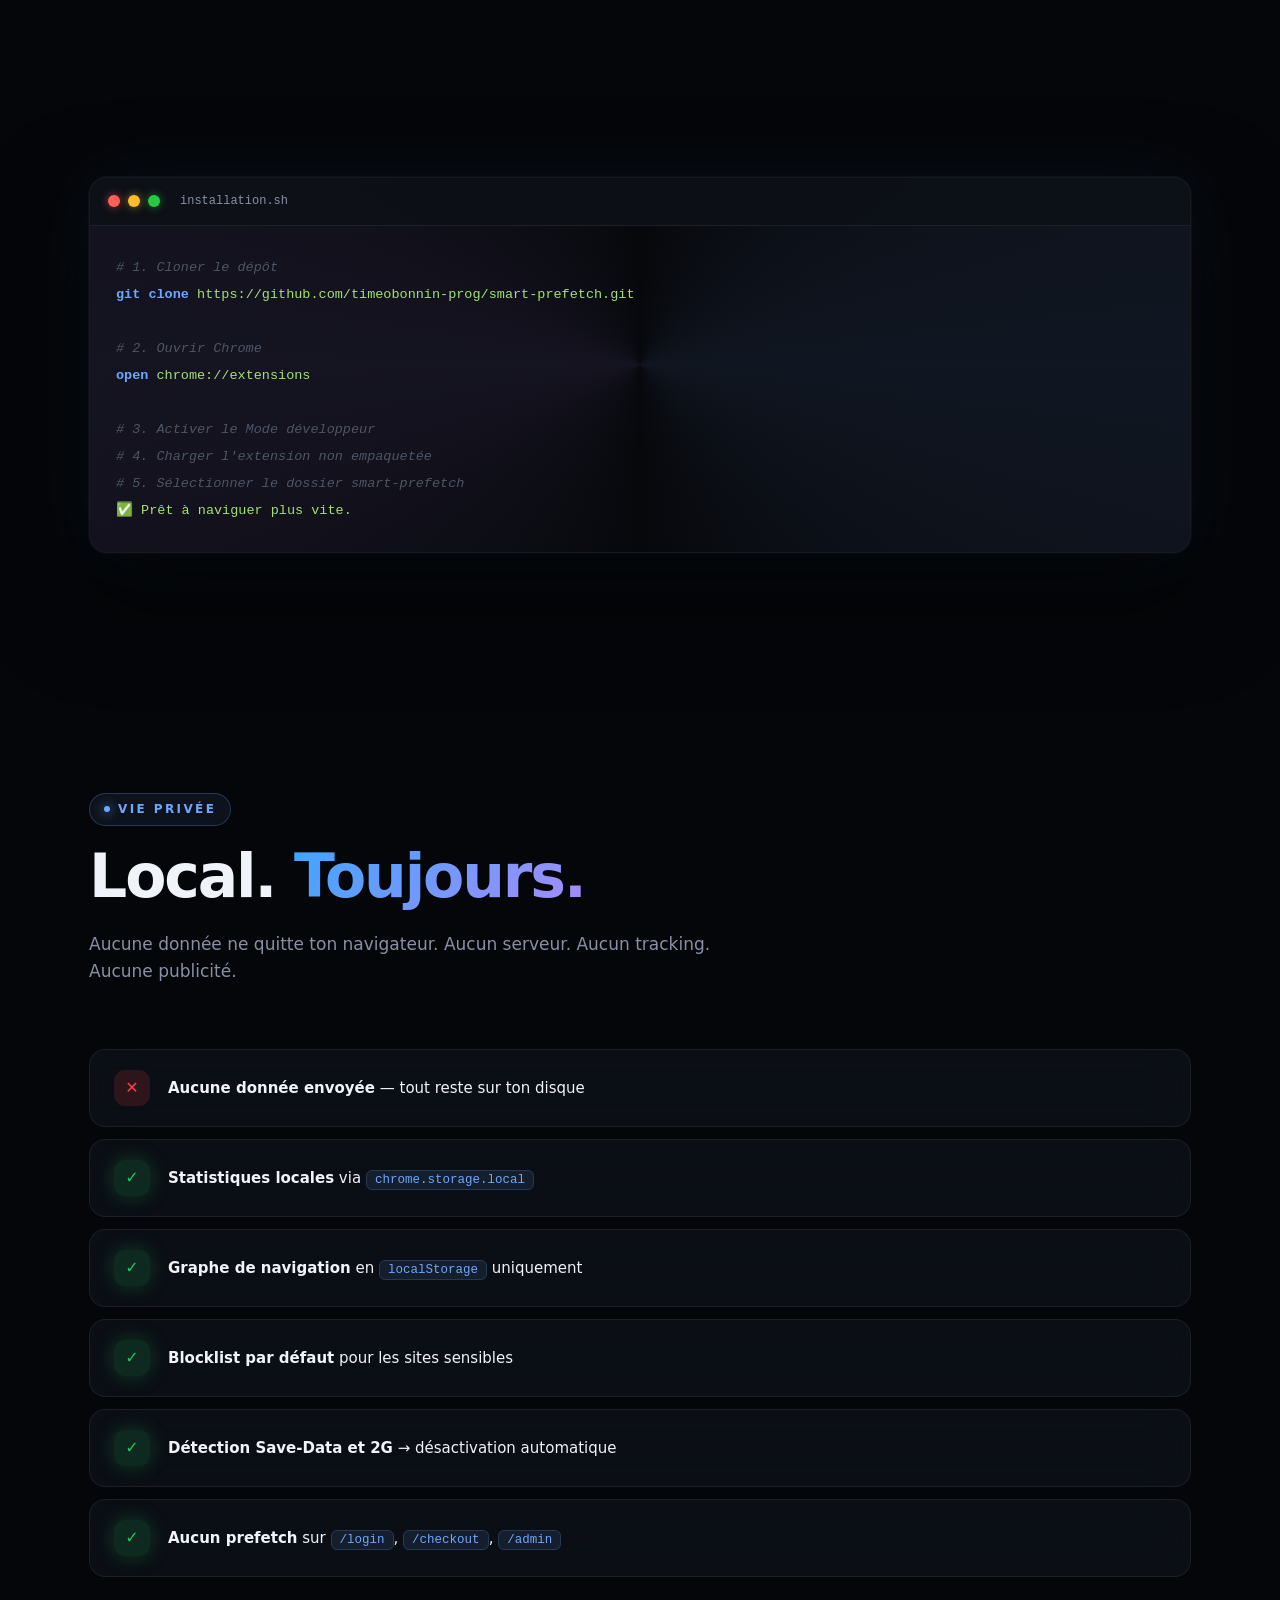
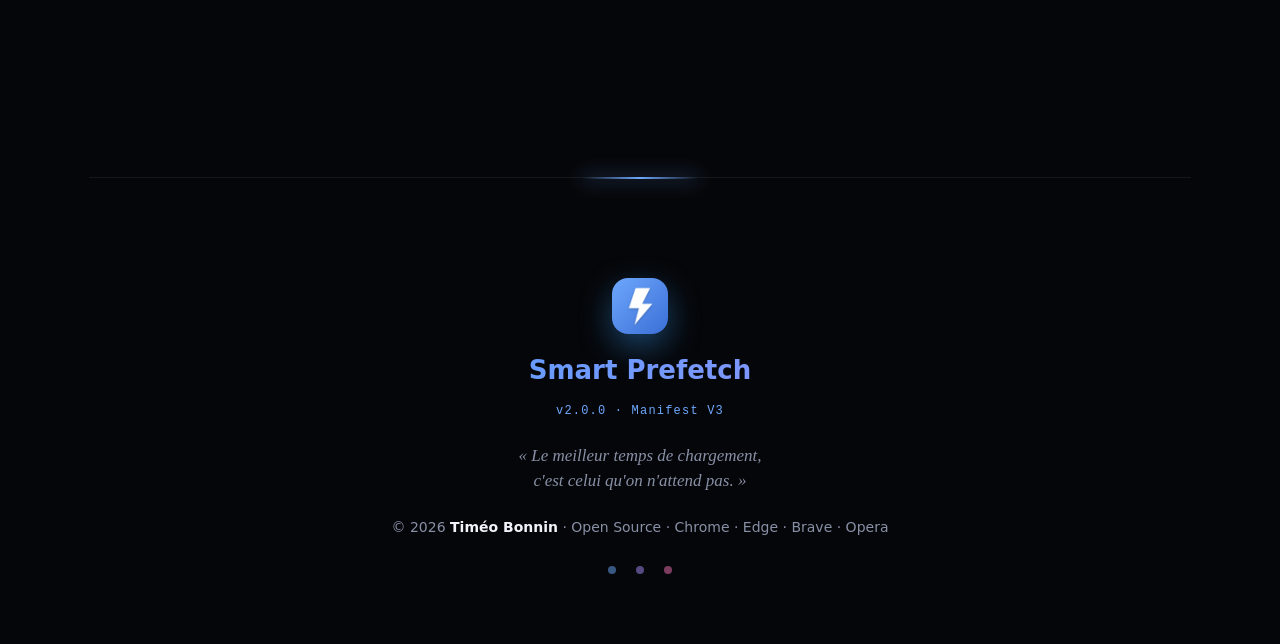
==== commit 8807f459: "Update index.html" ====
--- a/index.html
+++ b/index.html
@@ -26,6 +26,7 @@
     --green: #22c55e;
     --orange: #f59e0b;
     --font: -apple-system, BlinkMacSystemFont, "Segoe UI Variable", "Segoe UI", system-ui, sans-serif;
+    --serif: "Cormorant Garamond", "Playfair Display", Georgia, serif;
     --mono: "Cascadia Code", "JetBrains Mono", ui-monospace, monospace;
   }
 
@@ -38,10 +39,8 @@
     line-height: 1.6;
     overflow-x: hidden;
     -webkit-font-smoothing: antialiased;
-    position: relative;
-  }
-
-  /* ═══════════ FOND GRANULÉ (statique, subtil) ═══════════ */
+  }
+
   body::after {
     content: "";
     position: fixed;
@@ -54,20 +53,17 @@
     background-size: 300px 300px;
   }
 
-  /* ═══════════ PROGRESS SCROLL ═══════════ */
   .progress-bar {
     position: fixed;
     top: 0; left: 0;
     height: 3px;
-    background: linear-gradient(90deg,
-      var(--accent-2), var(--accent), var(--accent-3), var(--accent-4));
+    background: linear-gradient(90deg, var(--accent-2), var(--accent), var(--accent-3), var(--accent-4));
     z-index: 9999;
     width: 0%;
     box-shadow: 0 0 12px rgba(110, 168, 254, 0.6);
     transition: width 0.1s linear;
   }
 
-  /* ═══════════ FOND ═══════════ */
   #particles {
     position: fixed;
     inset: 0;
@@ -102,52 +98,15 @@
     will-change: transform;
     mix-blend-mode: screen;
   }
-  .orb-1 {
-    width: 600px; height: 600px;
-    background: radial-gradient(circle, #3ea6ff, transparent 70%);
-    top: -15%; left: -15%;
-    opacity: 0.55;
-    animation: orb1 22s ease-in-out infinite;
-  }
-  .orb-2 {
-    width: 700px; height: 700px;
-    background: radial-gradient(circle, #a78bfa, transparent 70%);
-    bottom: -25%; right: -20%;
-    opacity: 0.45;
-    animation: orb2 28s ease-in-out infinite;
-  }
-  .orb-3 {
-    width: 500px; height: 500px;
-    background: radial-gradient(circle, #f472b6, transparent 70%);
-    top: 50%; left: 55%;
-    opacity: 0.28;
-    animation: orb3 32s ease-in-out infinite;
-  }
-  .orb-4 {
-    width: 400px; height: 400px;
-    background: radial-gradient(circle, #22c55e, transparent 70%);
-    top: 20%; right: 10%;
-    opacity: 0.2;
-    animation: orb4 26s ease-in-out infinite;
-  }
-  @keyframes orb1 {
-    0%, 100% { transform: translate(0, 0) scale(1); }
-    50%      { transform: translate(160px, 110px) scale(1.15); }
-  }
-  @keyframes orb2 {
-    0%, 100% { transform: translate(0, 0) scale(1); }
-    50%      { transform: translate(-200px, -130px) scale(1.1); }
-  }
-  @keyframes orb3 {
-    0%, 100% { transform: translate(-50%, -50%) scale(1); }
-    50%      { transform: translate(-40%, -60%) scale(1.2); }
-  }
-  @keyframes orb4 {
-    0%, 100% { transform: translate(0, 0) scale(1); }
-    50%      { transform: translate(-80px, 120px) scale(1.15); }
-  }
-
-  /* ═══════════ LAYOUT ═══════════ */
+  .orb-1 { width: 600px; height: 600px; background: radial-gradient(circle, #3ea6ff, transparent 70%); top: -15%; left: -15%; opacity: 0.55; animation: orb1 22s ease-in-out infinite; }
+  .orb-2 { width: 700px; height: 700px; background: radial-gradient(circle, #a78bfa, transparent 70%); bottom: -25%; right: -20%; opacity: 0.45; animation: orb2 28s ease-in-out infinite; }
+  .orb-3 { width: 500px; height: 500px; background: radial-gradient(circle, #f472b6, transparent 70%); top: 50%; left: 55%; opacity: 0.28; animation: orb3 32s ease-in-out infinite; }
+  .orb-4 { width: 400px; height: 400px; background: radial-gradient(circle, #22c55e, transparent 70%); top: 20%; right: 10%; opacity: 0.2; animation: orb4 26s ease-in-out infinite; }
+  @keyframes orb1 { 0%, 100% { transform: translate(0, 0) scale(1); } 50% { transform: translate(160px, 110px) scale(1.15); } }
+  @keyframes orb2 { 0%, 100% { transform: translate(0, 0) scale(1); } 50% { transform: translate(-200px, -130px) scale(1.1); } }
+  @keyframes orb3 { 0%, 100% { transform: translate(-50%, -50%) scale(1); } 50% { transform: translate(-40%, -60%) scale(1.2); } }
+  @keyframes orb4 { 0%, 100% { transform: translate(0, 0) scale(1); } 50% { transform: translate(-80px, 120px) scale(1.15); } }
+
   main {
     position: relative;
     z-index: 2;
@@ -156,7 +115,6 @@
     padding: 0 24px;
   }
 
-  /* ═══════════ HERO ═══════════ */
   .hero {
     min-height: 100vh;
     display: flex;
@@ -168,12 +126,7 @@
     position: relative;
   }
 
-  .logo-wrap {
-    position: relative;
-    margin-bottom: 44px;
-    animation: fadeUp 0.9s cubic-bezier(.16,1,.3,1) both;
-    perspective: 1000px;
-  }
+  .logo-wrap { position: relative; margin-bottom: 44px; animation: fadeUp 0.9s cubic-bezier(.16,1,.3,1) both; perspective: 1000px; }
 
   .logo-halo {
     position: absolute;
@@ -183,10 +136,7 @@
     animation: pulse 3s ease-in-out infinite;
     filter: blur(8px);
   }
-  @keyframes pulse {
-    0%, 100% { transform: scale(1);   opacity: 0.6; }
-    50%      { transform: scale(1.25); opacity: 1; }
-  }
+  @keyframes pulse { 0%, 100% { transform: scale(1); opacity: 0.6; } 50% { transform: scale(1.25); opacity: 1; } }
 
   .logo {
     position: relative;
@@ -196,39 +146,16 @@
     display: flex;
     align-items: center;
     justify-content: center;
-    box-shadow:
-      inset 0 2px 0 rgba(255, 255, 255, 0.2),
-      inset 0 -10px 24px rgba(0, 0, 0, 0.35),
-      0 24px 70px rgba(62, 166, 255, 0.55),
-      0 10px 30px rgba(0, 0, 0, 0.5);
+    box-shadow: inset 0 2px 0 rgba(255, 255, 255, 0.2), inset 0 -10px 24px rgba(0, 0, 0, 0.35), 0 24px 70px rgba(62, 166, 255, 0.55), 0 10px 30px rgba(0, 0, 0, 0.5);
     animation: float 5s ease-in-out infinite;
     transition: transform 0.3s ease-out;
     transform-style: preserve-3d;
     overflow: hidden;
     background: linear-gradient(135deg, #6ea8fe 0%, #3ea6ff 40%, #a78bfa 100%);
   }
-  .logo img {
-    width: 100%;
-    height: 100%;
-    object-fit: cover;
-    display: block;
-    border-radius: 32px;
-    position: relative;
-    z-index: 2;
-  }
-  @keyframes float {
-    0%, 100% { transform: translateY(0) rotate(-3deg); }
-    50%      { transform: translateY(-16px) rotate(3deg); }
-  }
-  .logo::after {
-    content: "";
-    position: absolute;
-    inset: 6px;
-    border-radius: 26px;
-    background: linear-gradient(180deg, rgba(255,255,255,0.25), transparent 45%);
-    pointer-events: none;
-    z-index: 3;
-  }
+  .logo img { width: 100%; height: 100%; object-fit: cover; display: block; border-radius: 32px; position: relative; z-index: 2; }
+  @keyframes float { 0%, 100% { transform: translateY(0) rotate(-3deg); } 50% { transform: translateY(-16px) rotate(3deg); } }
+  .logo::after { content: ""; position: absolute; inset: 6px; border-radius: 26px; background: linear-gradient(180deg, rgba(255,255,255,0.25), transparent 45%); pointer-events: none; z-index: 3; }
 
   h1 {
     font-size: clamp(56px, 10vw, 128px);
@@ -241,19 +168,15 @@
     -webkit-background-clip: text;
     background-clip: text;
     -webkit-text-fill-color: transparent;
-    animation: fadeUp 0.9s cubic-bezier(.16,1,.3,1) 0.1s both,
-               titleShine 6s ease-in-out infinite;
-  }
-  @keyframes titleShine {
-    0%, 100% { background-position: 0% 0%; }
-    50%      { background-position: 0% 100%; }
-  }
+    animation: fadeUp 0.9s cubic-bezier(.16,1,.3,1) 0.1s both, titleShine 6s ease-in-out infinite;
+  }
+  @keyframes titleShine { 0%, 100% { background-position: 0% 0%; } 50% { background-position: 0% 100%; } }
 
   .tagline {
     font-size: clamp(16px, 2vw, 21px);
     color: var(--dim);
     max-width: 660px;
-    margin-bottom: 44px;
+    margin-bottom: 32px;
     animation: fadeUp 0.9s cubic-bezier(.16,1,.3,1) 0.25s both;
     min-height: 2.4em;
   }
@@ -270,12 +193,34 @@
   }
   @keyframes blink { 50% { opacity: 0; } }
 
+  .hero-quote {
+    font-family: var(--serif);
+    font-style: italic;
+    font-weight: 400;
+    font-size: clamp(20px, 2.4vw, 28px);
+    color: var(--text);
+    max-width: 620px;
+    margin: 0 auto 44px;
+    line-height: 1.4;
+    position: relative;
+    padding: 0 30px;
+    background: linear-gradient(135deg, #ffffff 0%, #cbd5e1 50%, #6ea8fe 100%);
+    background-size: 200% 200%;
+    -webkit-background-clip: text;
+    background-clip: text;
+    -webkit-text-fill-color: transparent;
+    animation: fadeUp 0.9s cubic-bezier(.16,1,.3,1) 0.35s both, quoteShine 8s ease-in-out infinite;
+  }
+  @keyframes quoteShine { 0%, 100% { background-position: 0% 0%; } 50% { background-position: 100% 100%; } }
+  .hero-quote::before { content: "«"; position: absolute; left: -10px; top: -18px; font-size: 60px; color: var(--accent); opacity: 0.35; font-family: Georgia, serif; font-style: normal; line-height: 1; -webkit-text-fill-color: var(--accent); }
+  .hero-quote::after { content: "»"; position: absolute; right: -10px; bottom: -30px; font-size: 60px; color: var(--accent); opacity: 0.35; font-family: Georgia, serif; font-style: normal; line-height: 1; -webkit-text-fill-color: var(--accent); }
+
   .badges {
     display: flex;
     gap: 10px;
     flex-wrap: wrap;
     justify-content: center;
-    animation: fadeUp 0.9s cubic-bezier(.16,1,.3,1) 0.4s both;
+    animation: fadeUp 0.9s cubic-bezier(.16,1,.3,1) 0.45s both;
   }
 
   .badge {
@@ -293,28 +238,13 @@
     position: relative;
     overflow: hidden;
   }
-  .badge::before {
-    content: "";
-    position: absolute;
-    inset: 0;
-    background: linear-gradient(120deg, transparent 30%, rgba(110,168,254,0.2), transparent 70%);
-    transform: translateX(-100%);
-    transition: transform 0.6s;
-  }
+  .badge::before { content: ""; position: absolute; inset: 0; background: linear-gradient(120deg, transparent 30%, rgba(110,168,254,0.2), transparent 70%); transform: translateX(-100%); transition: transform 0.6s; }
   .badge:hover::before { transform: translateX(100%); }
-  .badge:hover {
-    border-color: var(--border-hi);
-    color: var(--text);
-    transform: translateY(-3px) scale(1.05);
-    box-shadow: 0 10px 30px rgba(62,166,255,0.2);
-  }
+  .badge:hover { border-color: var(--border-hi); color: var(--text); transform: translateY(-3px) scale(1.05); box-shadow: 0 10px 30px rgba(62,166,255,0.2); }
   .badge.blue  { color: var(--accent); border-color: rgba(110, 168, 254, 0.3); }
   .badge.green { color: var(--green);  border-color: rgba(34, 197, 94, 0.3); }
 
-  @keyframes fadeUp {
-    from { opacity: 0; transform: translateY(36px); }
-    to   { opacity: 1; transform: translateY(0); }
-  }
+  @keyframes fadeUp { from { opacity: 0; transform: translateY(36px); } to { opacity: 1; transform: translateY(0); } }
 
   .scroll-hint {
     position: absolute;
@@ -332,46 +262,14 @@
     animation: bounce 2.5s ease-in-out infinite;
     opacity: 0.7;
   }
-  .scroll-hint .mouse {
-    width: 22px;
-    height: 34px;
-    border: 1.5px solid var(--dim);
-    border-radius: 12px;
-    position: relative;
-  }
-  .scroll-hint .mouse::after {
-    content: "";
-    position: absolute;
-    top: 6px;
-    left: 50%;
-    width: 3px;
-    height: 6px;
-    border-radius: 2px;
-    background: var(--accent);
-    transform: translateX(-50%);
-    animation: wheel 1.6s ease-in-out infinite;
-  }
-  @keyframes wheel {
-    0%   { top: 6px; opacity: 1; }
-    100% { top: 20px; opacity: 0; }
-  }
-  @keyframes bounce {
-    0%, 100% { transform: translate(-50%, 0); }
-    50%      { transform: translate(-50%, 8px); }
-  }
-
-  /* ═══════════ SECTIONS ═══════════ */
-  section {
-    padding: 120px 0;
-    position: relative;
-  }
-
-  .section-head {
-    margin-bottom: 64px;
-    opacity: 0;
-    transform: translateY(40px);
-    transition: all 0.9s cubic-bezier(.16,1,.3,1);
-  }
+  .scroll-hint .mouse { width: 22px; height: 34px; border: 1.5px solid var(--dim); border-radius: 12px; position: relative; }
+  .scroll-hint .mouse::after { content: ""; position: absolute; top: 6px; left: 50%; width: 3px; height: 6px; border-radius: 2px; background: var(--accent); transform: translateX(-50%); animation: wheel 1.6s ease-in-out infinite; }
+  @keyframes wheel { 0% { top: 6px; opacity: 1; } 100% { top: 20px; opacity: 0; } }
+  @keyframes bounce { 0%, 100% { transform: translate(-50%, 0); } 50% { transform: translate(-50%, 8px); } }
+
+  section { padding: 120px 0; position: relative; }
+
+  .section-head { margin-bottom: 64px; opacity: 0; transform: translateY(40px); transition: all 0.9s cubic-bezier(.16,1,.3,1); }
   .section-head.visible { opacity: 1; transform: translateY(0); }
 
   .section-label {
@@ -389,26 +287,10 @@
     background: rgba(110, 168, 254, 0.08);
     border: 1px solid rgba(110, 168, 254, 0.25);
   }
-  .section-label::before {
-    content: "";
-    width: 6px; height: 6px;
-    border-radius: 50%;
-    background: var(--accent);
-    box-shadow: 0 0 12px var(--accent);
-    animation: pulseDot 2s ease-in-out infinite;
-  }
-  @keyframes pulseDot {
-    0%, 100% { transform: scale(1); opacity: 1; }
-    50%      { transform: scale(1.4); opacity: 0.6; }
-  }
-
-  h2 {
-    font-size: clamp(34px, 5.5vw, 60px);
-    font-weight: 800;
-    letter-spacing: -0.035em;
-    line-height: 1.08;
-    margin-bottom: 22px;
-  }
+  .section-label::before { content: ""; width: 6px; height: 6px; border-radius: 50%; background: var(--accent); box-shadow: 0 0 12px var(--accent); animation: pulseDot 2s ease-in-out infinite; }
+  @keyframes pulseDot { 0%, 100% { transform: scale(1); opacity: 1; } 50% { transform: scale(1.4); opacity: 0.6; } }
+
+  h2 { font-size: clamp(34px, 5.5vw, 60px); font-weight: 800; letter-spacing: -0.035em; line-height: 1.08; margin-bottom: 22px; }
 
   h2 .grad {
     background: linear-gradient(135deg, var(--accent-2) 0%, var(--accent-3) 50%, var(--accent-4) 100%);
@@ -418,23 +300,11 @@
     -webkit-text-fill-color: transparent;
     animation: gradShift 4s ease-in-out infinite;
   }
-  @keyframes gradShift {
-    0%, 100% { background-position: 0% 50%; }
-    50%      { background-position: 100% 50%; }
-  }
-
-  .lead {
-    font-size: 17px;
-    color: var(--dim);
-    max-width: 640px;
-  }
-
-  /* ═══════════ STATS ═══════════ */
-  .stats-grid {
-    display: grid;
-    grid-template-columns: repeat(auto-fit, minmax(230px, 1fr));
-    gap: 18px;
-  }
+  @keyframes gradShift { 0%, 100% { background-position: 0% 50%; } 50% { background-position: 100% 50%; } }
+
+  .lead { font-size: 17px; color: var(--dim); max-width: 640px; }
+
+  .stats-grid { display: grid; grid-template-columns: repeat(auto-fit, minmax(230px, 1fr)); gap: 18px; }
 
   .stat-card {
     background: var(--card);
@@ -450,70 +320,17 @@
     transform: translateY(50px);
     transform-style: preserve-3d;
   }
-  .stat-card.visible {
-    opacity: 1;
-    transform: translateY(0);
-  }
-  .stat-card:hover {
-    transform: translateY(-8px) rotateX(3deg) rotateY(-3deg);
-    border-color: var(--border-hi);
-    box-shadow:
-      0 30px 60px rgba(62, 166, 255, 0.15),
-      0 0 0 1px rgba(110, 168, 254, 0.1);
-  }
-  .stat-card::before {
-    content: "";
-    position: absolute;
-    top: 0; left: 0; right: 0;
-    height: 1px;
-    background: linear-gradient(90deg, transparent, rgba(110, 168, 254, 0.8), transparent);
-  }
-  .stat-card::after {
-    content: "";
-    position: absolute;
-    inset: 0;
-    border-radius: 20px;
-    background: radial-gradient(circle at var(--mx, 50%) var(--my, 50%),
-                rgba(110, 168, 254, 0.15), transparent 45%);
-    opacity: 0;
-    transition: opacity 0.35s;
-    pointer-events: none;
-  }
+  .stat-card.visible { opacity: 1; transform: translateY(0); }
+  .stat-card:hover { transform: translateY(-8px) rotateX(3deg) rotateY(-3deg); border-color: var(--border-hi); box-shadow: 0 30px 60px rgba(62, 166, 255, 0.15), 0 0 0 1px rgba(110, 168, 254, 0.1); }
+  .stat-card::before { content: ""; position: absolute; top: 0; left: 0; right: 0; height: 1px; background: linear-gradient(90deg, transparent, rgba(110, 168, 254, 0.8), transparent); }
+  .stat-card::after { content: ""; position: absolute; inset: 0; border-radius: 20px; background: radial-gradient(circle at var(--mx, 50%) var(--my, 50%), rgba(110, 168, 254, 0.15), transparent 45%); opacity: 0; transition: opacity 0.35s; pointer-events: none; }
   .stat-card:hover::after { opacity: 1; }
 
-  .stat-label {
-    font-size: 11.5px;
-    color: var(--dim);
-    text-transform: uppercase;
-    letter-spacing: 0.1em;
-    margin-bottom: 14px;
-    font-weight: 600;
-  }
-
-  .stat-value {
-    font-size: 40px;
-    font-weight: 800;
-    background: linear-gradient(135deg, var(--accent) 0%, var(--accent-3) 100%);
-    -webkit-background-clip: text;
-    background-clip: text;
-    -webkit-text-fill-color: transparent;
-    letter-spacing: -0.03em;
-    line-height: 1;
-    margin-bottom: 10px;
-    font-variant-numeric: tabular-nums;
-  }
-
-  .stat-sub {
-    font-size: 13px;
-    color: var(--dim);
-  }
-
-  /* ═══════════ FEATURES ═══════════ */
-  .features-grid {
-    display: grid;
-    grid-template-columns: repeat(auto-fit, minmax(280px, 1fr));
-    gap: 16px;
-  }
+  .stat-label { font-size: 11.5px; color: var(--dim); text-transform: uppercase; letter-spacing: 0.1em; margin-bottom: 14px; font-weight: 600; }
+  .stat-value { font-size: 40px; font-weight: 800; background: linear-gradient(135deg, var(--accent) 0%, var(--accent-3) 100%); -webkit-background-clip: text; background-clip: text; -webkit-text-fill-color: transparent; letter-spacing: -0.03em; line-height: 1; margin-bottom: 10px; font-variant-numeric: tabular-nums; }
+  .stat-sub { font-size: 13px; color: var(--dim); }
+
+  .features-grid { display: grid; grid-template-columns: repeat(auto-fit, minmax(280px, 1fr)); gap: 16px; }
 
   .feature {
     background: var(--card);
@@ -528,35 +345,16 @@
     opacity: 0;
     transform: translateY(40px) scale(0.95);
   }
-  .feature.visible {
-    opacity: 1;
-    transform: translateY(0) scale(1);
-  }
-  .feature::after {
-    content: "";
-    position: absolute;
-    inset: 0;
-    border-radius: 18px;
-    background: radial-gradient(circle at var(--mx, 50%) var(--my, 50%),
-                rgba(110, 168, 254, 0.15), transparent 42%);
-    opacity: 0;
-    transition: opacity 0.35s;
-    pointer-events: none;
-  }
+  .feature.visible { opacity: 1; transform: translateY(0) scale(1); }
+  .feature::after { content: ""; position: absolute; inset: 0; border-radius: 18px; background: radial-gradient(circle at var(--mx, 50%) var(--my, 50%), rgba(110, 168, 254, 0.15), transparent 42%); opacity: 0; transition: opacity 0.35s; pointer-events: none; }
   .feature:hover::after { opacity: 1; }
-  .feature:hover {
-    border-color: var(--border-hi);
-    transform: translateY(-6px);
-    box-shadow: 0 20px 50px rgba(62, 166, 255, 0.12);
-  }
+  .feature:hover { border-color: var(--border-hi); transform: translateY(-6px); box-shadow: 0 20px 50px rgba(62, 166, 255, 0.12); }
 
   .feature-icon {
     width: 48px;
     height: 48px;
     border-radius: 14px;
-    background: linear-gradient(135deg,
-                rgba(110, 168, 254, 0.18),
-                rgba(167, 139, 250, 0.18));
+    background: linear-gradient(135deg, rgba(110, 168, 254, 0.18), rgba(167, 139, 250, 0.18));
     border: 1px solid rgba(110, 168, 254, 0.25);
     display: flex;
     align-items: center;
@@ -565,106 +363,50 @@
     margin-bottom: 18px;
     transition: all 0.4s cubic-bezier(.16,1,.3,1);
   }
-  .feature:hover .feature-icon {
-    transform: scale(1.15) rotate(-8deg);
-    box-shadow: 0 8px 24px rgba(110, 168, 254, 0.3);
-  }
-
-  .feature h3 {
-    font-size: 16px;
-    font-weight: 700;
-    margin-bottom: 8px;
-    color: var(--text);
-  }
-
-  .feature p {
-    font-size: 13.5px;
-    color: var(--dim);
-    line-height: 1.6;
-  }
-
-  /* ═══════════ CODE WINDOW ═══════════ */
+  .feature:hover .feature-icon { transform: scale(1.15) rotate(-8deg); box-shadow: 0 8px 24px rgba(110, 168, 254, 0.3); }
+
+  .feature h3 { font-size: 16px; font-weight: 700; margin-bottom: 8px; color: var(--text); }
+  .feature p { font-size: 13.5px; color: var(--dim); line-height: 1.6; }
+
   .code-window {
     background: #07080c;
     border: 1px solid var(--border);
     border-radius: 18px;
     overflow: hidden;
-    box-shadow:
-      0 40px 100px rgba(0, 0, 0, 0.55),
-      0 0 0 1px rgba(110, 168, 254, 0.06),
-      0 0 80px rgba(62, 166, 255, 0.08);
+    box-shadow: 0 40px 100px rgba(0, 0, 0, 0.55), 0 0 0 1px rgba(110, 168, 254, 0.06), 0 0 80px rgba(62, 166, 255, 0.08);
     opacity: 0;
     transform: translateY(50px) scale(0.98);
     transition: all 1s cubic-bezier(.16,1,.3,1);
     position: relative;
   }
-  .code-window.visible {
-    opacity: 1;
-    transform: translateY(0) scale(1);
-  }
+  .code-window.visible { opacity: 1; transform: translateY(0) scale(1); }
   .code-window::before {
     content: "";
     position: absolute;
     top: -50%; left: -50%;
     width: 200%;
     height: 200%;
-    background: conic-gradient(
-      from 0deg,
-      transparent 0deg,
-      rgba(110, 168, 254, 0.15) 90deg,
-      transparent 180deg,
-      rgba(167, 139, 250, 0.15) 270deg,
-      transparent 360deg
-    );
+    background: conic-gradient(from 0deg, transparent 0deg, rgba(110, 168, 254, 0.15) 90deg, transparent 180deg, rgba(167, 139, 250, 0.15) 270deg, transparent 360deg);
     animation: rotate 12s linear infinite;
     pointer-events: none;
     opacity: 0.6;
   }
-  @keyframes rotate {
-    to { transform: rotate(360deg); }
-  }
-
-  .code-header {
-    display: flex;
-    align-items: center;
-    gap: 8px;
-    padding: 14px 18px;
-    background: rgba(13, 16, 23, 0.9);
-    border-bottom: 1px solid var(--border);
-    position: relative;
-    z-index: 1;
-  }
+  @keyframes rotate { to { transform: rotate(360deg); } }
+
+  .code-header { display: flex; align-items: center; gap: 8px; padding: 14px 18px; background: rgba(13, 16, 23, 0.9); border-bottom: 1px solid var(--border); position: relative; z-index: 1; }
   .dot { width: 12px; height: 12px; border-radius: 50%; }
   .dot.r { background: #ff5f57; box-shadow: 0 0 8px rgba(255,95,87,0.6); }
   .dot.y { background: #febc2e; box-shadow: 0 0 8px rgba(254,188,46,0.6); }
   .dot.g { background: #28c840; box-shadow: 0 0 8px rgba(40,200,64,0.6); }
-  .code-title {
-    margin-left: 12px;
-    font-family: var(--mono);
-    font-size: 12px;
-    color: var(--dim);
-  }
-
-  .code-body {
-    padding: 28px 26px;
-    font-family: var(--mono);
-    font-size: 13.5px;
-    line-height: 2;
-    color: #cbd5e1;
-    overflow-x: auto;
-    position: relative;
-    z-index: 1;
-  }
-  .code-body .k  { color: var(--accent); font-weight: 600; }
-  .code-body .s  { color: #a5e075; }
-  .code-body .c  { color: #4d5566; font-style: italic; }
-  .code-body .n  { color: var(--orange); }
-
-  .code-line {
-    opacity: 0;
-    transform: translateX(-20px);
-    animation: lineReveal 0.6s cubic-bezier(.16,1,.3,1) forwards;
-  }
+  .code-title { margin-left: 12px; font-family: var(--mono); font-size: 12px; color: var(--dim); }
+
+  .code-body { padding: 28px 26px; font-family: var(--mono); font-size: 13.5px; line-height: 2; color: #cbd5e1; overflow-x: auto; position: relative; z-index: 1; }
+  .code-body .k { color: var(--accent); font-weight: 600; }
+  .code-body .s { color: #a5e075; }
+  .code-body .c { color: #4d5566; font-style: italic; }
+  .code-body .n { color: var(--orange); }
+
+  .code-line { opacity: 0; transform: translateX(-20px); animation: lineReveal 0.6s cubic-bezier(.16,1,.3,1) forwards; }
   .code-window.visible .code-line:nth-child(1)  { animation-delay: 0.1s; }
   .code-window.visible .code-line:nth-child(2)  { animation-delay: 0.15s; }
   .code-window.visible .code-line:nth-child(3)  { animation-delay: 0.2s; }
@@ -675,15 +417,9 @@
   .code-window.visible .code-line:nth-child(8)  { animation-delay: 0.45s; }
   .code-window.visible .code-line:nth-child(9)  { animation-delay: 0.5s; }
   .code-window.visible .code-line:nth-child(10) { animation-delay: 0.55s; }
-  @keyframes lineReveal {
-    to { opacity: 1; transform: translateX(0); }
-  }
-
-  /* ═══════════ PRIVACY ═══════════ */
-  .privacy-list {
-    display: grid;
-    gap: 12px;
-  }
+  @keyframes lineReveal { to { opacity: 1; transform: translateX(0); } }
+
+  .privacy-list { display: grid; gap: 12px; }
 
   .privacy-item {
     display: flex;
@@ -702,151 +438,41 @@
     position: relative;
     overflow: hidden;
   }
-  .privacy-item.visible {
-    opacity: 1;
-    transform: translateX(0);
-  }
-  .privacy-item::before {
-    content: "";
-    position: absolute;
-    left: 0;
-    top: 0;
-    bottom: 0;
-    width: 3px;
-    background: var(--green);
-    transform: scaleY(0);
-    transform-origin: top;
-    transition: transform 0.4s;
-  }
+  .privacy-item.visible { opacity: 1; transform: translateX(0); }
+  .privacy-item::before { content: ""; position: absolute; left: 0; top: 0; bottom: 0; width: 3px; background: var(--green); transform: scaleY(0); transform-origin: top; transition: transform 0.4s; }
   .privacy-item:hover::before { transform: scaleY(1); }
-  .privacy-item:hover {
-    border-color: var(--border-hi);
-    transform: translateX(8px);
-    box-shadow: 0 10px 30px rgba(62, 166, 255, 0.1);
-  }
+  .privacy-item:hover { border-color: var(--border-hi); transform: translateX(8px); box-shadow: 0 10px 30px rgba(62, 166, 255, 0.1); }
   .privacy-item.no::before { background: #ef4444; }
 
-  .privacy-item .icon {
-    flex-shrink: 0;
-    width: 36px;
-    height: 36px;
-    border-radius: 11px;
-    display: flex;
-    align-items: center;
-    justify-content: center;
-    font-size: 16px;
-    font-weight: 700;
-  }
-  .privacy-item.ok .icon {
-    background: rgba(34, 197, 94, 0.15);
-    color: var(--green);
-    box-shadow: 0 0 20px rgba(34, 197, 94, 0.25);
-  }
-  .privacy-item.no .icon {
-    background: rgba(239, 68, 68, 0.15);
-    color: #ef4444;
-  }
-  .privacy-item code {
-    font-family: var(--mono);
-    font-size: 12.5px;
-    background: rgba(110, 168, 254, 0.1);
-    color: var(--accent);
-    padding: 2px 8px;
-    border-radius: 6px;
-    border: 1px solid rgba(110, 168, 254, 0.2);
-  }
-
-  /* ═══════════ FOOTER ═══════════ */
-  footer {
-    text-align: center;
-    padding: 100px 0 70px;
-    border-top: 1px solid var(--border);
-    margin-top: 80px;
-    position: relative;
-  }
-  footer::before {
-    content: "";
-    position: absolute;
-    top: -1px;
-    left: 50%;
-    transform: translateX(-50%);
-    width: 120px;
-    height: 2px;
-    background: linear-gradient(90deg, transparent, var(--accent), transparent);
-    box-shadow: 0 0 20px var(--accent);
-  }
-
-  .footer-logo {
-    width: 56px;
-    height: 56px;
-    border-radius: 16px;
-    margin: 0 auto 16px;
-    box-shadow:
-      0 12px 32px rgba(62, 166, 255, 0.4),
-      0 4px 12px rgba(0, 0, 0, 0.4);
-    display: block;
-    object-fit: cover;
-    animation: float 4s ease-in-out infinite;
-  }
-
-  .footer-brand {
-    font-size: 26px;
-    font-weight: 800;
-    margin-bottom: 10px;
-    background: linear-gradient(135deg, var(--accent-2), var(--accent-3), var(--accent-4));
-    background-size: 200% 200%;
-    -webkit-background-clip: text;
-    background-clip: text;
-    -webkit-text-fill-color: transparent;
-    animation: gradShift 5s ease-in-out infinite;
-  }
-
-  .footer-ver {
-    font-family: var(--mono);
-    font-size: 12px;
-    color: var(--accent);
-    margin-bottom: 22px;
-    letter-spacing: 0.1em;
-  }
-
-  .footer-author {
-    font-size: 14px;
-    color: var(--dim);
-  }
+  .privacy-item .icon { flex-shrink: 0; width: 36px; height: 36px; border-radius: 11px; display: flex; align-items: center; justify-content: center; font-size: 16px; font-weight: 700; }
+  .privacy-item.ok .icon { background: rgba(34, 197, 94, 0.15); color: var(--green); box-shadow: 0 0 20px rgba(34, 197, 94, 0.25); }
+  .privacy-item.no .icon { background: rgba(239, 68, 68, 0.15); color: #ef4444; }
+  .privacy-item code { font-family: var(--mono); font-size: 12.5px; background: rgba(110, 168, 254, 0.1); color: var(--accent); padding: 2px 8px; border-radius: 6px; border: 1px solid rgba(110, 168, 254, 0.2); }
+
+  footer { text-align: center; padding: 100px 0 70px; border-top: 1px solid var(--border); margin-top: 80px; position: relative; }
+  footer::before { content: ""; position: absolute; top: -1px; left: 50%; transform: translateX(-50%); width: 120px; height: 2px; background: linear-gradient(90deg, transparent, var(--accent), transparent); box-shadow: 0 0 20px var(--accent); }
+
+  .footer-logo { width: 56px; height: 56px; border-radius: 16px; margin: 0 auto 16px; box-shadow: 0 12px 32px rgba(62, 166, 255, 0.4), 0 4px 12px rgba(0, 0, 0, 0.4); display: block; object-fit: cover; animation: float 4s ease-in-out infinite; }
+
+  .footer-brand { font-size: 26px; font-weight: 800; margin-bottom: 10px; background: linear-gradient(135deg, var(--accent-2), var(--accent-3), var(--accent-4)); background-size: 200% 200%; -webkit-background-clip: text; background-clip: text; -webkit-text-fill-color: transparent; animation: gradShift 5s ease-in-out infinite; }
+
+  .footer-ver { font-family: var(--mono); font-size: 12px; color: var(--accent); margin-bottom: 22px; letter-spacing: 0.1em; }
+
+  .footer-quote { font-family: var(--serif); font-style: italic; font-size: 17px; color: var(--dim); max-width: 500px; margin: 0 auto 22px; padding: 0 20px; line-height: 1.5; }
+
+  .footer-author { font-size: 14px; color: var(--dim); }
   .footer-author strong { color: var(--text); font-weight: 600; }
 
-  .footer-shapes {
-    display: flex;
-    justify-content: center;
-    gap: 20px;
-    margin-top: 28px;
-    opacity: 0.5;
-  }
-  .shape {
-    width: 8px;
-    height: 8px;
-    border-radius: 50%;
-    background: var(--accent);
-    animation: footerPulse 2.5s ease-in-out infinite;
-  }
+  .footer-shapes { display: flex; justify-content: center; gap: 20px; margin-top: 28px; opacity: 0.5; }
+  .shape { width: 8px; height: 8px; border-radius: 50%; background: var(--accent); animation: footerPulse 2.5s ease-in-out infinite; }
   .shape:nth-child(2) { animation-delay: 0.3s; background: var(--accent-3); }
   .shape:nth-child(3) { animation-delay: 0.6s; background: var(--accent-4); }
-  @keyframes footerPulse {
-    0%, 100% { transform: scale(1); opacity: 0.5; }
-    50%      { transform: scale(1.6); opacity: 1; }
-  }
-
-  /* ═══════════ SCROLLBAR ═══════════ */
+  @keyframes footerPulse { 0%, 100% { transform: scale(1); opacity: 0.5; } 50% { transform: scale(1.6); opacity: 1; } }
+
   ::-webkit-scrollbar { width: 10px; }
   ::-webkit-scrollbar-track { background: var(--bg); }
-  ::-webkit-scrollbar-thumb {
-    background: linear-gradient(180deg, var(--accent), var(--accent-3));
-    border-radius: 5px;
-    border: 2px solid var(--bg);
-  }
-  ::-webkit-scrollbar-thumb:hover {
-    background: linear-gradient(180deg, var(--accent-2), var(--accent-4));
-  }
+  ::-webkit-scrollbar-thumb { background: linear-gradient(180deg, var(--accent), var(--accent-3)); border-radius: 5px; border: 2px solid var(--bg); }
+  ::-webkit-scrollbar-thumb:hover { background: linear-gradient(180deg, var(--accent-2), var(--accent-4)); }
 
   @media (max-width: 640px) {
     section { padding: 70px 0; }
@@ -854,18 +480,16 @@
     .logo { width: 92px; height: 92px; }
     .code-body { font-size: 12px; padding: 18px; }
     .hero { min-height: 90vh; }
+    .hero-quote { font-size: 18px; padding: 0 20px; }
   }
 </style>
 </head>
 <body>
 
-<!-- Barre de progression -->
 <div class="progress-bar" id="progress"></div>
 
-<!-- Canvas particules -->
 <canvas id="particles"></canvas>
 
-<!-- Fond -->
 <div class="bg-grid"></div>
 <div class="bg-orb orb-1"></div>
 <div class="bg-orb orb-2"></div>
@@ -874,7 +498,6 @@
 
 <main>
 
-  <!-- ═══════════ HERO ═══════════ -->
   <section class="hero">
     <div class="logo-wrap">
       <div class="logo-halo"></div>
@@ -889,6 +512,10 @@
       <span id="typewriter"></span><span class="type-cursor"></span>
     </p>
 
+    <blockquote class="hero-quote">
+      Le meilleur temps de chargement,<br>c'est celui qu'on n'attend pas.
+    </blockquote>
+
     <div class="badges">
       <span class="badge blue">Chrome 102+</span>
       <span class="badge blue">Edge · Brave</span>
@@ -902,15 +529,11 @@
     </div>
   </section>
 
-  <!-- ═══════════ STATS ═══════════ -->
   <section>
     <div class="section-head">
       <span class="section-label">Performances</span>
       <h2>Jusqu'à <span class="grad">10× plus rapide</span></h2>
-      <p class="lead">
-        Smart Prefetch analyse ta navigation en temps réel et charge
-        les pages avant même que tu cliques.
-      </p>
+      <p class="lead">Smart Prefetch analyse ta navigation en temps réel et charge les pages avant même que tu cliques.</p>
     </div>
 
     <div class="stats-grid">
@@ -937,90 +560,34 @@
     </div>
   </section>
 
-  <!-- ═══════════ FEATURES ═══════════ -->
   <section>
     <div class="section-head">
       <span class="section-label">Fonctionnalités</span>
       <h2>Tout ce qu'il faut,<br><span class="grad">rien de plus.</span></h2>
-      <p class="lead">
-        Un moteur de prédiction complet, une interface discrète,
-        et zéro compromis sur la vie privée.
-      </p>
+      <p class="lead">Un moteur de prédiction complet, une interface discrète, et zéro compromis sur la vie privée.</p>
     </div>
 
     <div class="features-grid">
-      <div class="feature">
-        <div class="feature-icon">🚀</div>
-        <h3>Prefetch automatique</h3>
-        <p>Tous les liens de la page sont préchargés dès l'arrivée, en petits lots pour rester fluide.</p>
-      </div>
-      <div class="feature">
-        <div class="feature-icon">🖱️</div>
-        <h3>Survol prédictif</h3>
-        <p>Survole un lien : il est déjà chargé au moment où tu cliques.</p>
-      </div>
-      <div class="feature">
-        <div class="feature-icon">👁️</div>
-        <h3>Viewport intelligent</h3>
-        <p>Priorité aux liens visibles à l'écran, avec marge configurable.</p>
-      </div>
-      <div class="feature">
-        <div class="feature-icon">📜</div>
-        <h3>Scroll rapide</h3>
-        <p>Quand tu scrolles vers le bas, la page suivante est anticipée.</p>
-      </div>
-      <div class="feature">
-        <div class="feature-icon">🧠</div>
-        <h3>Chaîne de Markov</h3>
-        <p>L'extension apprend tes habitudes et prédit ta prochaine page.</p>
-      </div>
-      <div class="feature">
-        <div class="feature-icon">🎨</div>
-        <h3>Bulle Fluent</h3>
-        <p>Un petit point bleu en haut à droite indique l'état du prefetch.</p>
-      </div>
-      <div class="feature">
-        <div class="feature-icon">📛</div>
-        <h3>Badge live</h3>
-        <p>Compteur en temps réel du nombre de pages préchargées sur l'icône.</p>
-      </div>
-      <div class="feature">
-        <div class="feature-icon">⚙️</div>
-        <h3>Page d'options</h3>
-        <p>Réglages complets : délais, limites, blocklist, whitelist, stats.</p>
-      </div>
-      <div class="feature">
-        <div class="feature-icon">⌨️</div>
-        <h3>Raccourcis clavier</h3>
-        <p>Ctrl+Shift+P pour la page suivante, Ctrl+Shift+A pour tous les liens.</p>
-      </div>
-      <div class="feature">
-        <div class="feature-icon">🖱️</div>
-        <h3>Menu contextuel</h3>
-        <p>Clic droit → « Précharger tous les liens » en un seul geste.</p>
-      </div>
-      <div class="feature">
-        <div class="feature-icon">📊</div>
-        <h3>Stats de vitesse</h3>
-        <p>Mesure du temps réellement gagné grâce au prefetch.</p>
-      </div>
-      <div class="feature">
-        <div class="feature-icon">🚫</div>
-        <h3>Blocklist par défaut</h3>
-        <p>YouTube, Twitter/X, banques, paiements… bloqués automatiquement.</p>
-      </div>
+      <div class="feature"><div class="feature-icon">🚀</div><h3>Prefetch automatique</h3><p>Tous les liens de la page sont préchargés dès l'arrivée, en petits lots pour rester fluide.</p></div>
+      <div class="feature"><div class="feature-icon">🖱️</div><h3>Survol prédictif</h3><p>Survole un lien : il est déjà chargé au moment où tu cliques.</p></div>
+      <div class="feature"><div class="feature-icon">👁️</div><h3>Viewport intelligent</h3><p>Priorité aux liens visibles à l'écran, avec marge configurable.</p></div>
+      <div class="feature"><div class="feature-icon">📜</div><h3>Scroll rapide</h3><p>Quand tu scrolles vers le bas, la page suivante est anticipée.</p></div>
+      <div class="feature"><div class="feature-icon">🧠</div><h3>Chaîne de Markov</h3><p>L'extension apprend tes habitudes et prédit ta prochaine page.</p></div>
+      <div class="feature"><div class="feature-icon">🎨</div><h3>Bulle Fluent</h3><p>Un petit point bleu en haut à droite indique l'état du prefetch.</p></div>
+      <div class="feature"><div class="feature-icon">📛</div><h3>Badge live</h3><p>Compteur en temps réel du nombre de pages préchargées sur l'icône.</p></div>
+      <div class="feature"><div class="feature-icon">⚙️</div><h3>Page d'options</h3><p>Réglages complets : délais, limites, blocklist, whitelist, stats.</p></div>
+      <div class="feature"><div class="feature-icon">⌨️</div><h3>Raccourcis clavier</h3><p>Ctrl+Shift+P pour la page suivante, Ctrl+Shift+A pour tous les liens.</p></div>
+      <div class="feature"><div class="feature-icon">🖱️</div><h3>Menu contextuel</h3><p>Clic droit → « Précharger tous les liens » en un seul geste.</p></div>
+      <div class="feature"><div class="feature-icon">📊</div><h3>Stats de vitesse</h3><p>Mesure du temps réellement gagné grâce au prefetch.</p></div>
+      <div class="feature"><div class="feature-icon">🚫</div><h3>Blocklist par défaut</h3><p>YouTube, Twitter/X, banques, paiements… bloqués automatiquement.</p></div>
     </div>
   </section>
 
-  <!-- ═══════════ INSTALLATION ═══════════ -->
   <section>
     <div class="section-head">
       <span class="section-label">Installation</span>
       <h2>Prêt en <span class="grad">30 secondes.</span></h2>
-      <p class="lead">
-        Pas de store, pas de compte, pas de configuration.
-        Chargement direct en mode développeur.
-      </p>
+      <p class="lead">Pas de store, pas de compte, pas de configuration. Chargement direct en mode développeur.</p>
     </div>
 
     <div class="code-window">
@@ -1037,61 +604,37 @@
 <div class="code-line"><span class="c"># 2. Ouvrir Chrome</span></div>
 <div class="code-line"><span class="k">open</span> <span class="s">chrome://extensions</span></div>
 <div class="code-line">&nbsp;</div>
-<div class="code-line"><span class="c"># 3. Activer le Mode développeur (en haut à droite)</span></div>
-<div class="code-line"><span class="c"># 4. Cliquer "Charger l'extension non empaquetée"</span></div>
+<div class="code-line"><span class="c"># 3. Activer le Mode développeur</span></div>
+<div class="code-line"><span class="c"># 4. Charger l'extension non empaquetée</span></div>
 <div class="code-line"><span class="c"># 5. Sélectionner le dossier smart-prefetch</span></div>
 <div class="code-line"><span class="n">✅</span> <span class="s">Prêt à naviguer plus vite.</span></div>
       </div>
     </div>
   </section>
 
-  <!-- ═══════════ VIE PRIVÉE ═══════════ -->
   <section>
     <div class="section-head">
       <span class="section-label">Vie privée</span>
       <h2>Local. <span class="grad">Toujours.</span></h2>
-      <p class="lead">
-        Aucune donnée ne quitte ton navigateur.
-        Aucun serveur. Aucun tracking. Aucune publicité.
-      </p>
+      <p class="lead">Aucune donnée ne quitte ton navigateur. Aucun serveur. Aucun tracking. Aucune publicité.</p>
     </div>
 
     <div class="privacy-list">
-      <div class="privacy-item no">
-        <div class="icon">✕</div>
-        <div><strong>Aucune donnée envoyée</strong> — tout reste sur ton disque</div>
-      </div>
-      <div class="privacy-item ok">
-        <div class="icon">✓</div>
-        <div><strong>Statistiques locales</strong> via <code>chrome.storage.local</code></div>
-      </div>
-      <div class="privacy-item ok">
-        <div class="icon">✓</div>
-        <div><strong>Graphe de navigation</strong> en <code>localStorage</code> uniquement</div>
-      </div>
-      <div class="privacy-item ok">
-        <div class="icon">✓</div>
-        <div><strong>Blocklist par défaut</strong> pour les sites sensibles</div>
-      </div>
-      <div class="privacy-item ok">
-        <div class="icon">✓</div>
-        <div><strong>Détection Save-Data et 2G</strong> → désactivation automatique</div>
-      </div>
-      <div class="privacy-item ok">
-        <div class="icon">✓</div>
-        <div><strong>Aucun prefetch</strong> sur <code>/login</code>, <code>/checkout</code>, <code>/admin</code></div>
-      </div>
+      <div class="privacy-item no"><div class="icon">✕</div><div><strong>Aucune donnée envoyée</strong> — tout reste sur ton disque</div></div>
+      <div class="privacy-item ok"><div class="icon">✓</div><div><strong>Statistiques locales</strong> via <code>chrome.storage.local</code></div></div>
+      <div class="privacy-item ok"><div class="icon">✓</div><div><strong>Graphe de navigation</strong> en <code>localStorage</code> uniquement</div></div>
+      <div class="privacy-item ok"><div class="icon">✓</div><div><strong>Blocklist par défaut</strong> pour les sites sensibles</div></div>
+      <div class="privacy-item ok"><div class="icon">✓</div><div><strong>Détection Save-Data et 2G</strong> → désactivation automatique</div></div>
+      <div class="privacy-item ok"><div class="icon">✓</div><div><strong>Aucun prefetch</strong> sur <code>/login</code>, <code>/checkout</code>, <code>/admin</code></div></div>
     </div>
   </section>
 
-  <!-- ═══════════ FOOTER ═══════════ -->
   <footer>
     <img class="footer-logo" src="icons/icon128.png" alt="Smart Prefetch">
     <div class="footer-brand">Smart Prefetch</div>
     <div class="footer-ver">v2.0.0 · Manifest V3</div>
-    <div class="footer-author">
-      © 2026 <strong>Timéo Bonnin</strong> · Open Source · Chrome · Edge · Brave · Opera
-    </div>
+    <p class="footer-quote">« Le meilleur temps de chargement,<br>c'est celui qu'on n'attend pas. »</p>
+    <div class="footer-author">© 2026 <strong>Timéo Bonnin</strong> · Open Source · Chrome · Edge · Brave · Opera</div>
     <div class="footer-shapes">
       <span class="shape"></span>
       <span class="shape"></span>
@@ -1102,17 +645,11 @@
 </main>
 
 <script>
-/* ═══════════════════════════════════════════════════════
-   1. PARTICULES CANVAS
-   ═══════════════════════════════════════════════════════ */
 const canvas = document.getElementById('particles');
 const ctx = canvas.getContext('2d');
 let W, H, particles = [];
 
-function resize() {
-  W = canvas.width = window.innerWidth;
-  H = canvas.height = window.innerHeight;
-}
+function resize() { W = canvas.width = window.innerWidth; H = canvas.height = window.innerHeight; }
 resize();
 window.addEventListener('resize', resize);
 
@@ -1126,8 +663,7 @@
     this.color = ['#6ea8fe', '#a78bfa', '#f472b6', '#3ea6ff'][Math.floor(Math.random() * 4)];
   }
   update() {
-    this.x += this.vx;
-    this.y += this.vy;
+    this.x += this.vx; this.y += this.vy;
     if (this.x < 0 || this.x > W) this.vx *= -1;
     if (this.y < 0 || this.y > H) this.vy *= -1;
   }
@@ -1170,9 +706,6 @@
 }
 animateParticles();
 
-/* ═══════════════════════════════════════════════════════
-   2. TYPEWRITER
-   ═══════════════════════════════════════════════════════ */
 const typeEl = document.getElementById('typewriter');
 const typeText = "Précharge automatiquement les pages web en arrière-plan, pour qu'elles s'ouvrent quasi instantanément.";
 let typeIdx = 0;
@@ -1186,9 +719,6 @@
 }
 setTimeout(type, 900);
 
-/* ═══════════════════════════════════════════════════════
-   3. SCROLL : APPARITION, COMPTEURS, PROGRESS, PARALLAX
-   ═══════════════════════════════════════════════════════ */
 const progress = document.getElementById('progress');
 
 const observer = new IntersectionObserver((entries) => {
@@ -1217,9 +747,7 @@
   });
 }, { threshold: 0.15 });
 
-document.querySelectorAll(
-  ".section-head, .stat-card, .feature, .code-window, .privacy-item"
-).forEach((el, i) => {
+document.querySelectorAll(".section-head, .stat-card, .feature, .code-window, .privacy-item").forEach((el, i) => {
   el.style.transitionDelay = (i % 8) * 50 + "ms";
   observer.observe(el);
 });
@@ -1244,9 +772,6 @@
   });
 }, { passive: true });
 
-/* ═══════════════════════════════════════════════════════
-   4. LUMIÈRE QUI SUIT LA SOURIS SUR LES CARTES
-   ═══════════════════════════════════════════════════════ */
 document.querySelectorAll(".feature, .stat-card").forEach((card) => {
   card.addEventListener("pointermove", (e) => {
     const r = card.getBoundingClientRect();
@@ -1255,9 +780,6 @@
   });
 });
 
-/* ═══════════════════════════════════════════════════════
-   5. LOGO 3D : SUIT LA SOURIS
-   ═══════════════════════════════════════════════════════ */
 const logo = document.querySelector(".logo");
 document.addEventListener("pointermove", (e) => {
   const x = (e.clientX / window.innerWidth - 0.5) * 2;
@@ -1267,9 +789,6 @@
   logo.style.transform = `translateY(${-8 + y * -6}px) rotateX(${rotX}deg) rotateY(${rotY}deg)`;
 }, { passive: true });
 
-/* ═══════════════════════════════════════════════════════
-   6. RIPPLE AU CLIC
-   ═══════════════════════════════════════════════════════ */
 document.addEventListener("click", (e) => {
   const ripple = document.createElement("div");
   ripple.style.cssText = `
@@ -1282,9 +801,7 @@
     transform: translate(-50%, -50%);
     pointer-events: none;
     z-index: 99998;
-    transition: width 0.6s cubic-bezier(.16,1,.3,1),
-                height 0.6s cubic-bezier(.16,1,.3,1),
-                opacity 0.6s;
+    transition: width 0.6s cubic-bezier(.16,1,.3,1), height 0.6s cubic-bezier(.16,1,.3,1), opacity 0.6s;
   `;
   document.body.appendChild(ripple);
   requestAnimationFrame(() => {
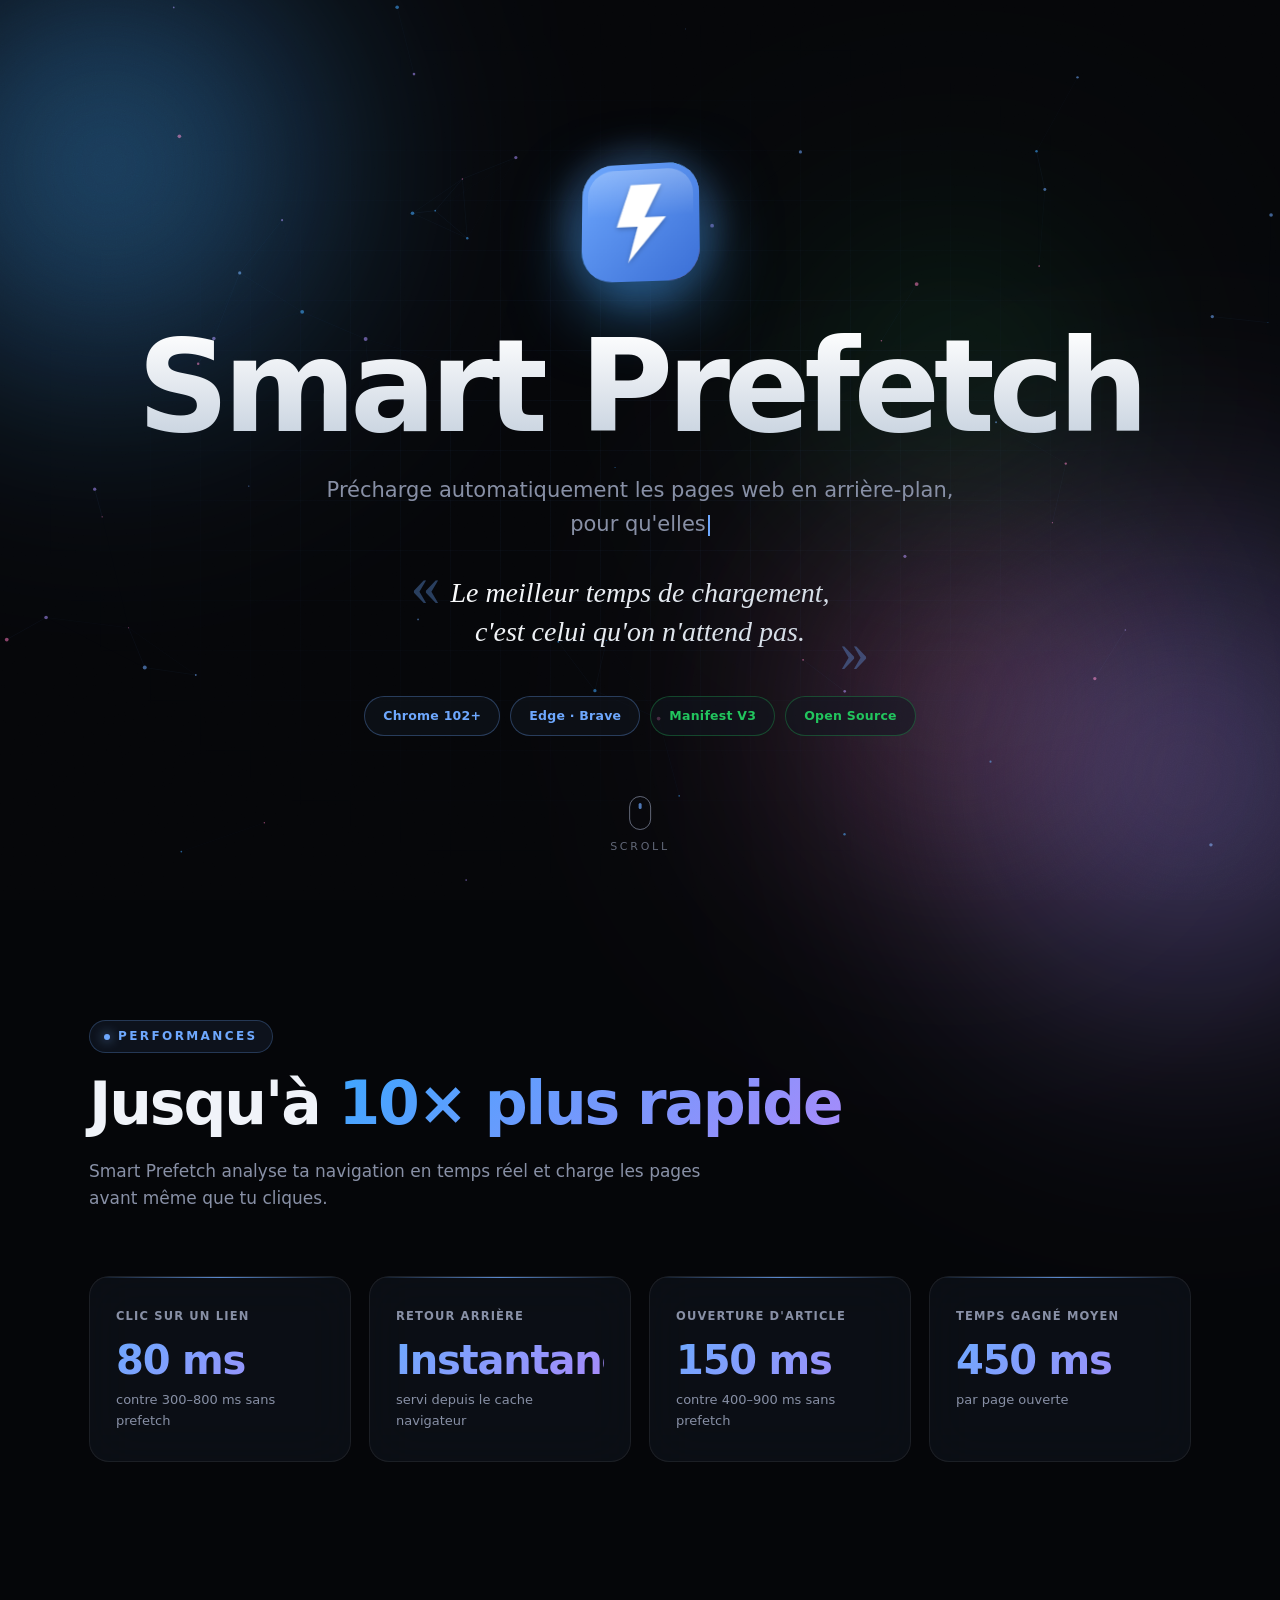
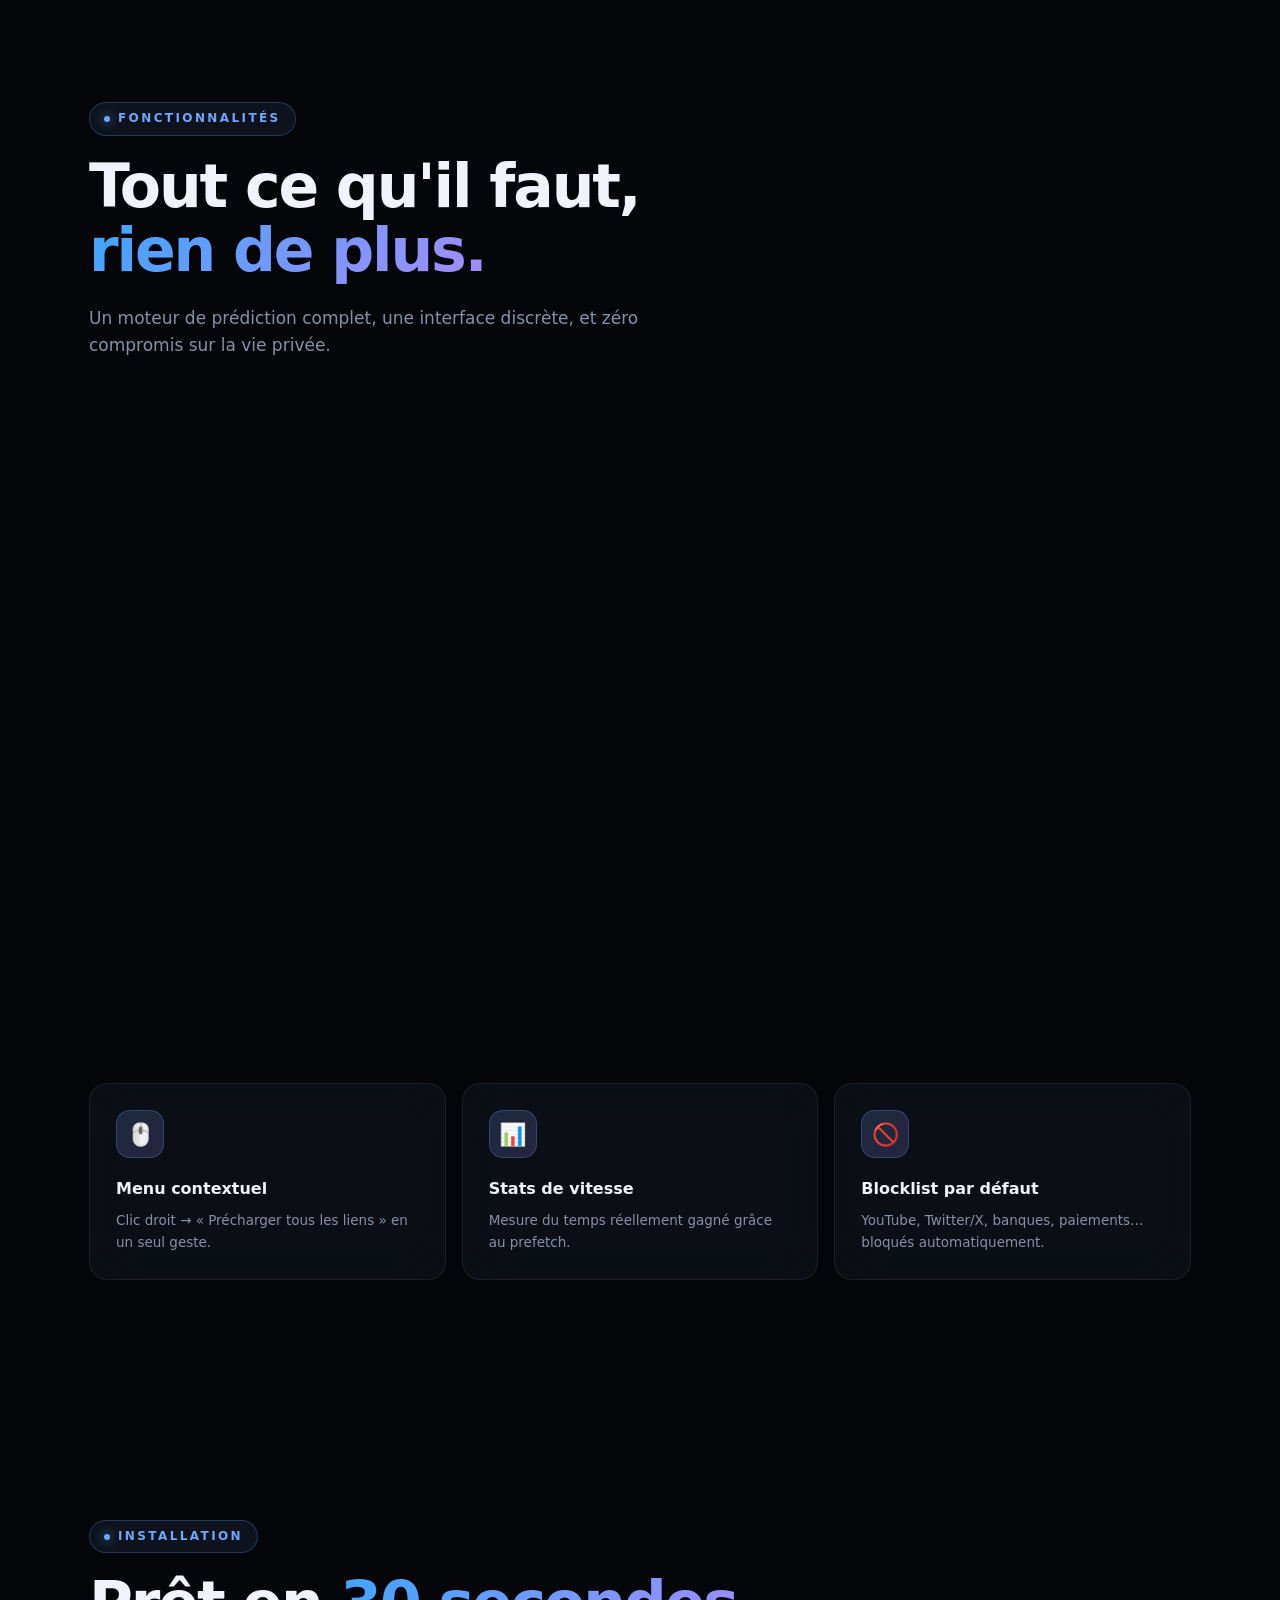
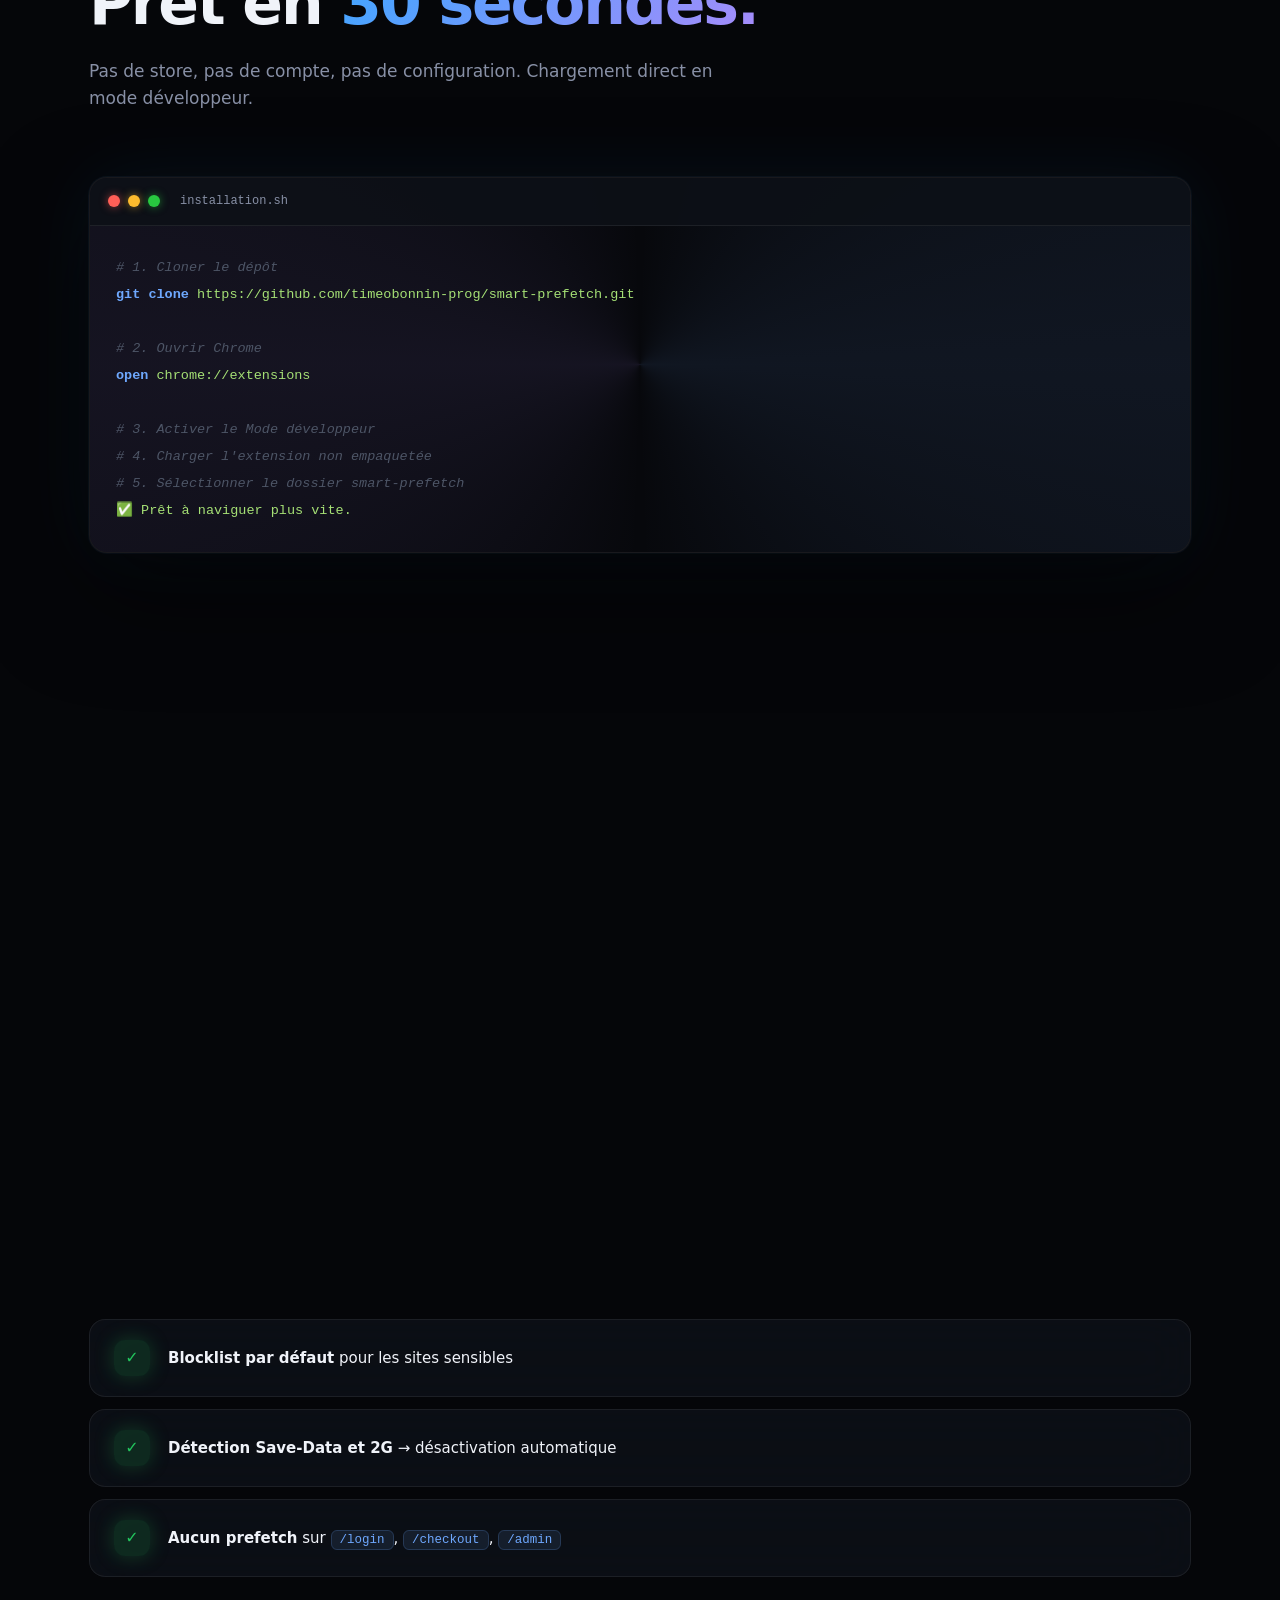
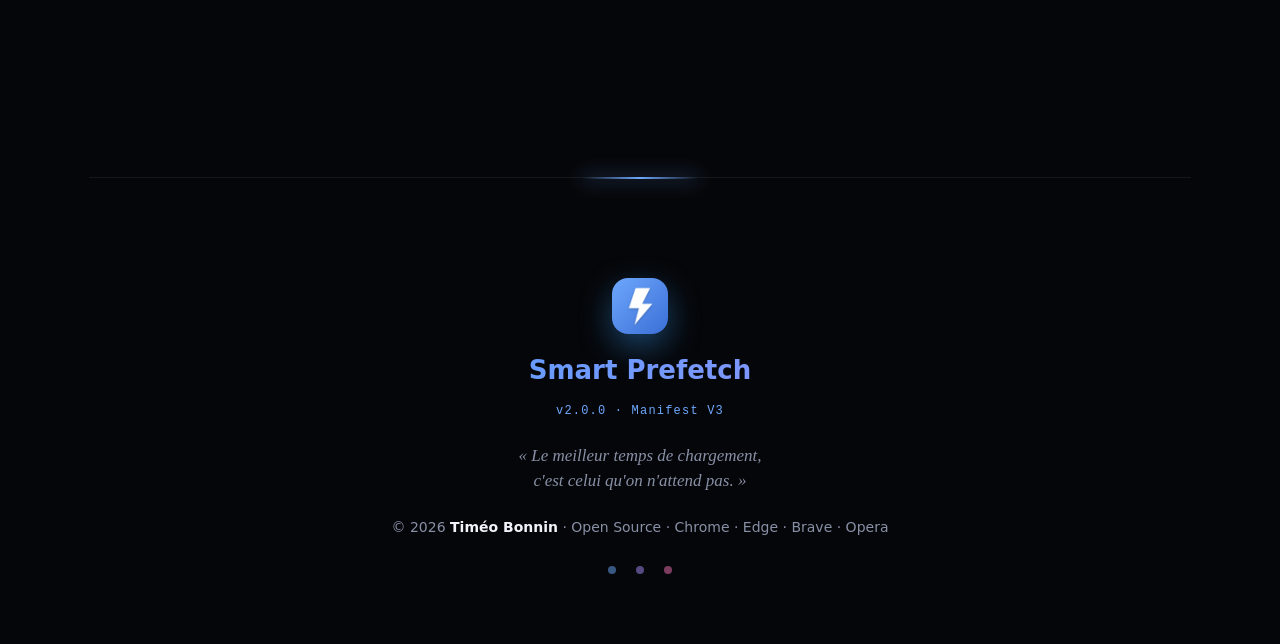
==== commit 208a30f6: "Update index.html" ====
--- a/index.html
+++ b/index.html
@@ -1,6 +1,7 @@
 <!DOCTYPE html>
 <html lang="fr">
 <head>
+<meta name="msvalidate.01" content="70219DEF0FF5D70391AB886208A1806D" />
 <meta charset="UTF-8">
 <meta name="viewport" content="width=device-width, initial-scale=1.0">
 <title>⚡ Smart Prefetch — Timéo Bonnin</title>
